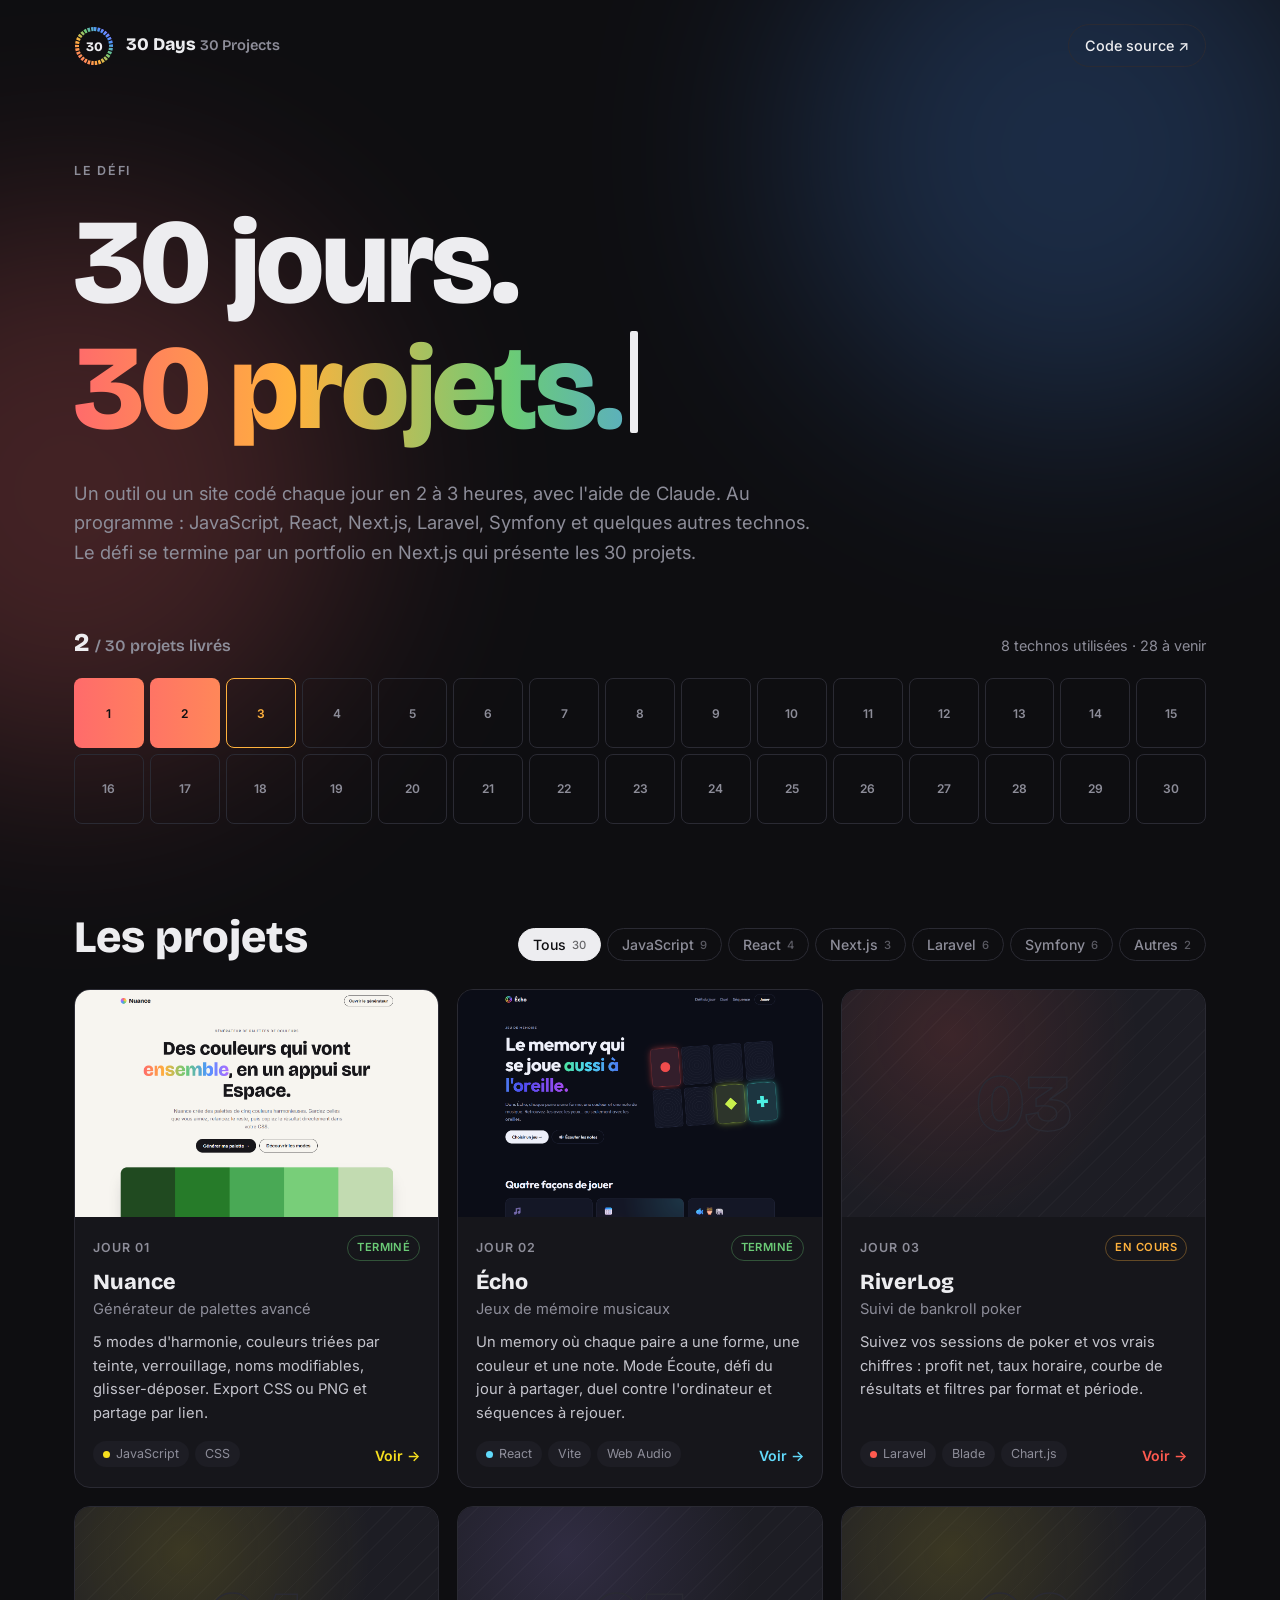
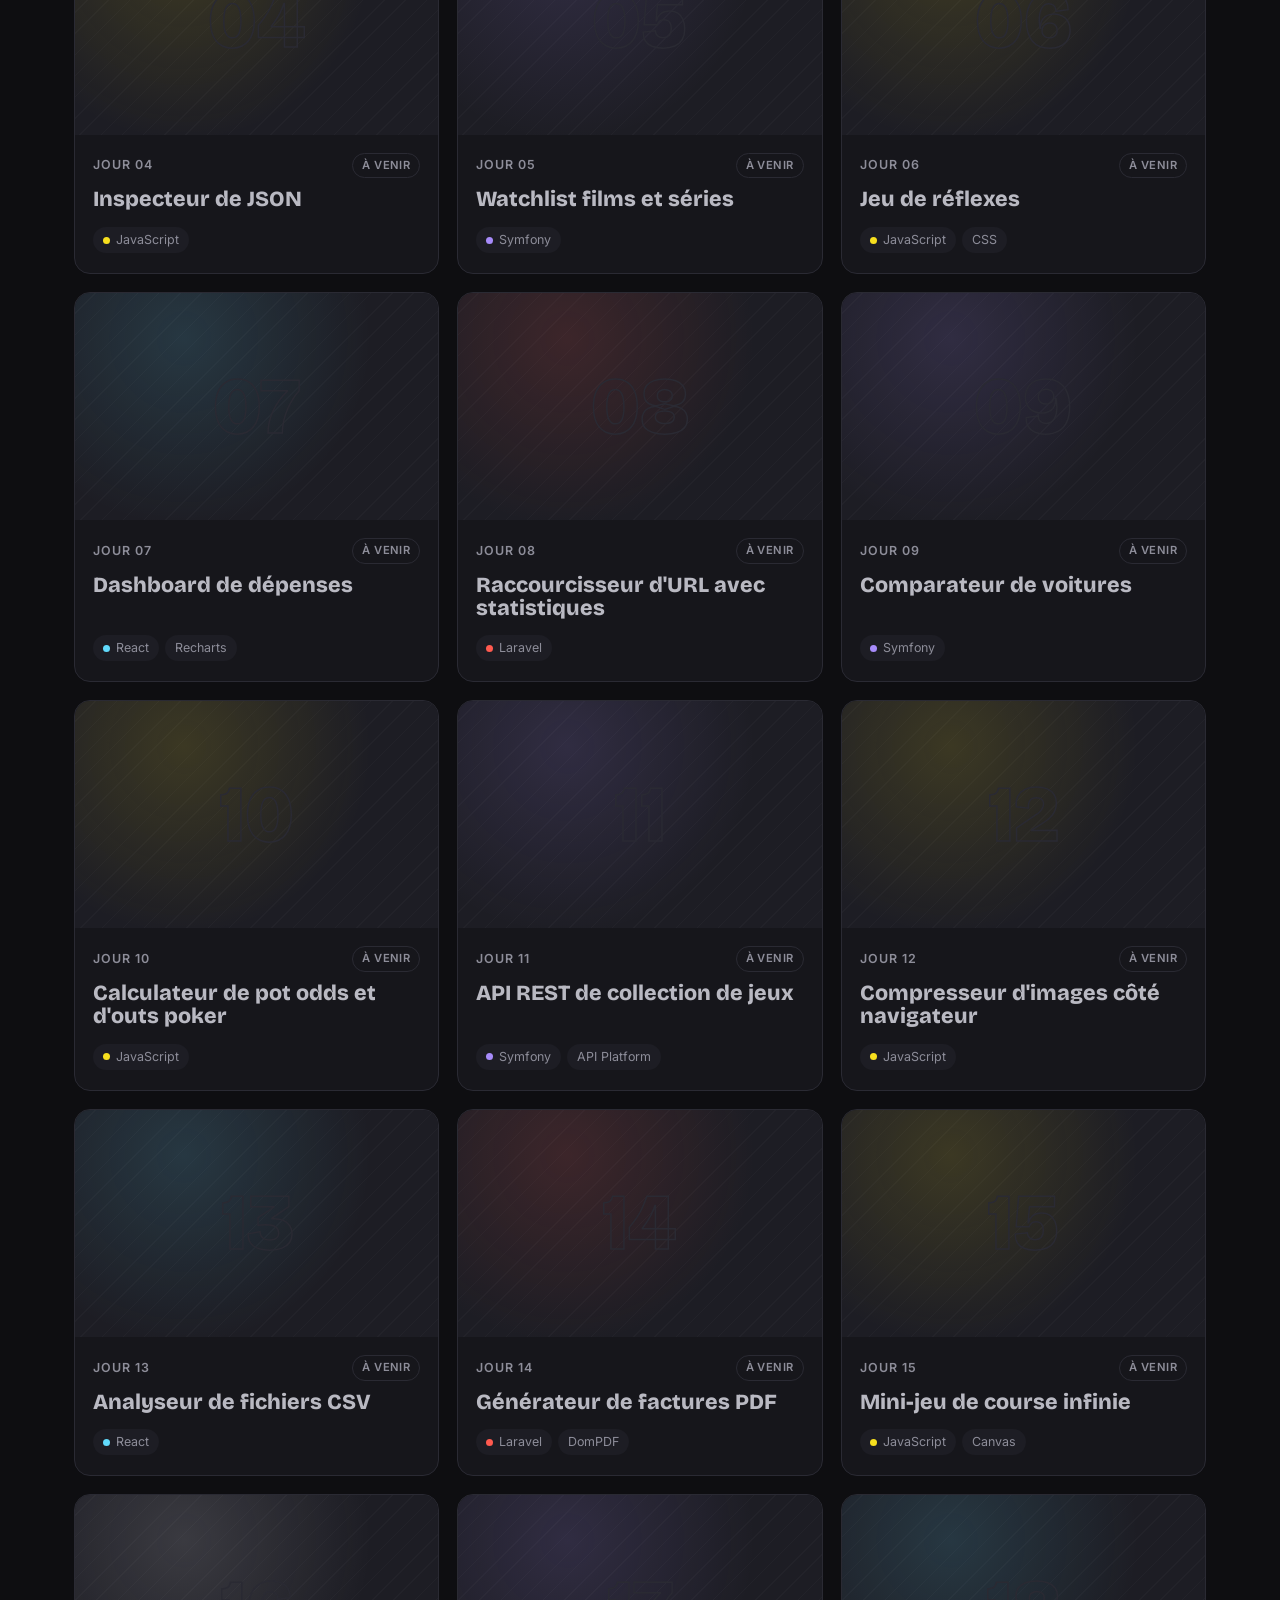
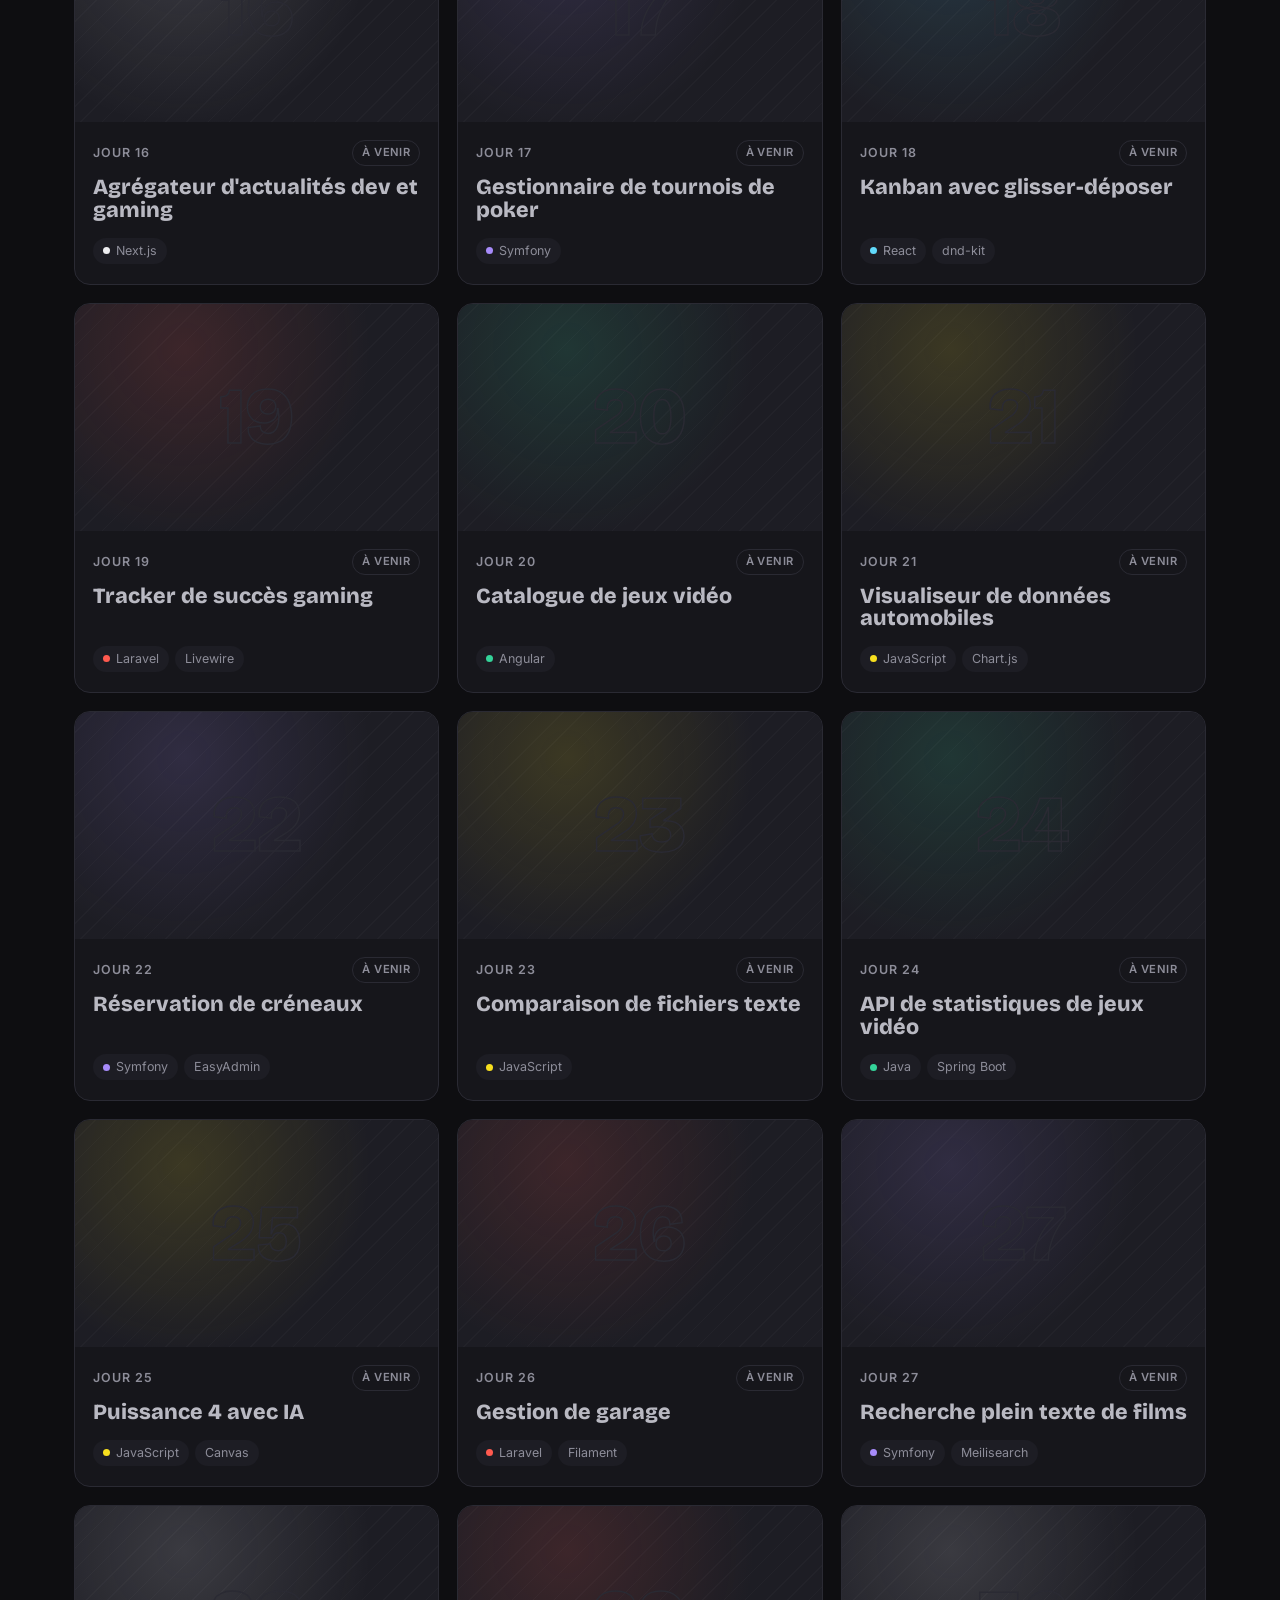
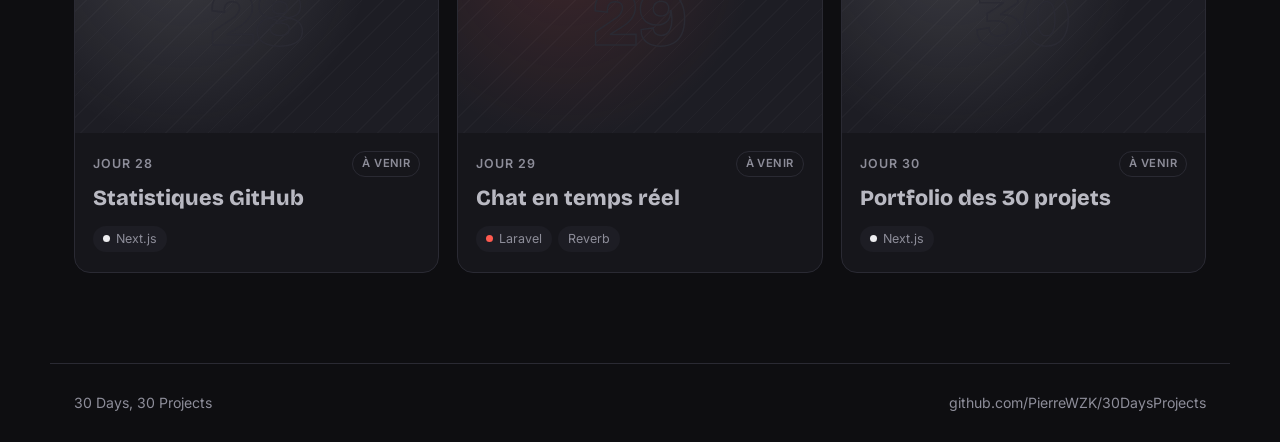
==== index.html @ 813ba1c1 "Site vitrine du défi 30 jours, 30 projets Page d'accueil statique : calendrier de progression, filtr" ====
<!DOCTYPE html>
<html lang="fr">
<head>
  <meta charset="UTF-8">
  <meta name="viewport" content="width=device-width, initial-scale=1.0">
  <title>30 jours, 30 projets</title>
  <meta name="description" content="Défi 30 jours, 30 projets : un outil ou un site codé chaque jour en 2 à 3 heures, avec l'aide de Claude.">
  <link rel="icon" href="data:image/svg+xml,%3Csvg xmlns='http://www.w3.org/2000/svg' viewBox='0 0 40 40'%3E%3Crect width='40' height='40' rx='10' fill='%230e0e11'/%3E%3Cdefs%3E%3ClinearGradient id='g' x1='0' y1='0' x2='1' y2='1'%3E%3Cstop offset='0' stop-color='%23ff6b6b'/%3E%3Cstop offset='.35' stop-color='%23ffb23d'/%3E%3Cstop offset='.6' stop-color='%236bcb77'/%3E%3Cstop offset='.8' stop-color='%234d96ff'/%3E%3Cstop offset='1' stop-color='%23b06bff'/%3E%3C/linearGradient%3E%3C/defs%3E%3Ccircle cx='20' cy='20' r='14' fill='none' stroke='url(%23g)' stroke-width='3.5' stroke-dasharray='2.03 0.9' transform='rotate(-90 20 20)'/%3E%3Ctext x='20' y='20.5' text-anchor='middle' dominant-baseline='central' font-family='system-ui,sans-serif' font-weight='800' font-size='12' fill='%23ededf0'%3E30%3C/text%3E%3C/svg%3E">
  <link rel="preconnect" href="https://fonts.googleapis.com">
  <link rel="preconnect" href="https://fonts.gstatic.com" crossorigin>
  <link href="https://fonts.googleapis.com/css2?family=Bricolage+Grotesque:opsz,wght@12..96,600;12..96,800&family=Inter:wght@400;500;600&display=swap" rel="stylesheet">
  <link rel="stylesheet" href="style.css">
</head>
<body>
  <header class="nav container">
    <a href="./" class="logo" aria-label="30 Days, 30 Projects, accueil">
      <!-- Logo : un anneau de 30 segments (un par jour) autour du chiffre 30 -->
      <svg class="logo-mark" viewBox="0 0 40 40" aria-hidden="true">
        <defs>
          <linearGradient id="logo-gradient" x1="0" y1="0" x2="1" y2="1">
            <stop offset="0" stop-color="#ff6b6b" />
            <stop offset="0.35" stop-color="#ffb23d" />
            <stop offset="0.6" stop-color="#6bcb77" />
            <stop offset="0.8" stop-color="#4d96ff" />
            <stop offset="1" stop-color="#b06bff" />
          </linearGradient>
        </defs>
        <g class="logo-ring">
          <!-- Circonférence 2π×17 ≈ 106.8, divisée en 30 segments de 3.56 -->
          <circle cx="20" cy="20" r="17" fill="none" stroke="url(#logo-gradient)" stroke-width="4"
                  stroke-dasharray="2.46 1.1" transform="rotate(-90 20 20)" />
        </g>
        <text x="20" y="20.5" text-anchor="middle" dominant-baseline="central"
              font-family="Bricolage Grotesque, system-ui, sans-serif" font-weight="800" font-size="13"
              fill="currentColor">30</text>
      </svg>
      <span class="logo-text">30 Days <small>30 Projects</small></span>
    </a>
    <a href="https://github.com/PierreWZK/30DaysProjects" class="nav-link" target="_blank" rel="noopener">Code source ↗</a>
  </header>

  <main>
    <section class="hero container">
      <div class="glow glow-1"></div>
      <div class="glow glow-2"></div>

      <p class="eyebrow">Le défi</p>
      <!-- Le texte complet est dans aria-label : les lecteurs d'écran ne lisent pas l'animation -->
      <h1 aria-label="30 jours. 30 projets.">
        <span class="line" aria-hidden="true"><span id="type-1"></span></span>
        <span class="line" aria-hidden="true"><span id="type-2" class="rainbow"></span></span>
      </h1>
      <p class="lead">
        Un outil ou un site codé chaque jour en 2 à 3 heures, avec l'aide de Claude.
        Au programme : JavaScript, React, Next.js, Laravel, Symfony et quelques autres technos.
        Le défi se termine par un portfolio en Next.js qui présente les 30 projets.
      </p>

      <div class="progress">
        <div class="progress-head">
          <span class="progress-count"><span id="done-count">0</span> <small>/ 30 projets livrés</small></span>
          <span id="progress-stats" class="progress-stats"></span>
        </div>
        <nav id="calendar" class="calendar" aria-label="Progression jour par jour"></nav>
      </div>
    </section>

    <section id="projets" class="projects container">
      <div class="projects-head">
        <h2>Les projets</h2>
        <div id="filters" class="filters" role="group" aria-label="Filtrer par techno"></div>
      </div>
      <div id="grid" class="grid"></div>
    </section>
  </main>

  <footer class="footer container">
    <span>30 Days, 30 Projects</span>
    <a href="https://github.com/PierreWZK/30DaysProjects" target="_blank" rel="noopener">github.com/PierreWZK/30DaysProjects</a>
  </footer>

  <script src="projects.js"></script>
  <script>
    const reducedMotion = window.matchMedia('(prefers-reduced-motion: reduce)').matches;

    // Familles de technos pour les filtres, avec leur couleur
    const CATEGORIES = {
      'JavaScript': '#f7df1e',
      'React': '#61dafb',
      'Next.js': '#ededf0',
      'Laravel': '#ff5a4f',
      'Symfony': '#a78bfa',
      'Autres': '#34d399',
    };

    // La famille d'un projet = sa première techno (Angular, Java… vont dans « Autres »)
    const categoryOf = p => (CATEGORIES[p.stack[0]] ? p.stack[0] : 'Autres');

    const STATUS_LABELS = { done: 'Terminé', progress: 'En cours', todo: 'À venir' };
    const pad = n => String(n).padStart(2, '0');
    const isOpen = p => p.status !== 'todo'; // lien actif pour les projets commencés
    const sleep = ms => new Promise(resolve => setTimeout(resolve, ms));

    // Échappe le texte avant de l'insérer dans le HTML
    const esc = text => String(text).replace(/[&<>"']/g, c => ({
      '&': '&amp;', '<': '&lt;', '>': '&gt;', '"': '&quot;', "'": '&#39;',
    }[c]));

    let activeFilter = 'Tous';

    // ---------- Titre en machine à écrire ----------

    // Écrit « 30 jours. » puis « 30 projets. », laisse le temps de lire,
    // efface, et recommence.
    async function typewriter() {
      const lines = [
        { el: document.getElementById('type-1'), text: '30 jours.' },
        { el: document.getElementById('type-2'), text: '30 projets.' },
      ];

      if (reducedMotion) {
        lines.forEach(l => (l.el.textContent = l.text));
        return;
      }

      const caret = document.createElement('span');
      caret.className = 'caret';

      // Le curseur suit la ligne en cours d'écriture
      const moveCaret = line => line.el.parentNode.appendChild(caret);

      while (true) {
        caret.classList.add('is-typing');
        for (const line of lines) {
          moveCaret(line);
          for (const char of line.text) {
            line.el.textContent += char;
            await sleep(70 + Math.random() * 60); // rythme irrégulier, plus naturel
          }
          await sleep(350);
        }

        caret.classList.remove('is-typing');
        await sleep(4500); // le temps de lire

        caret.classList.add('is-typing');
        for (const line of [...lines].reverse()) {
          moveCaret(line);
          while (line.el.textContent) {
            line.el.textContent = line.el.textContent.slice(0, -1);
            await sleep(35);
          }
        }

        caret.classList.remove('is-typing');
        await sleep(700);
      }
    }

    // ---------- Progression ----------

    // Fait défiler un nombre de 0 jusqu'à sa valeur
    function countUp(el, target) {
      if (reducedMotion || target === 0) {
        el.textContent = target;
        return;
      }
      const start = performance.now();
      const duration = 900;
      (function frame(now) {
        const t = Math.min((now - start) / duration, 1);
        el.textContent = Math.round(target * (1 - (1 - t) ** 3));
        if (t < 1) requestAnimationFrame(frame);
      })(start);
    }

    function renderProgress() {
      const done = PROJECTS.filter(p => p.status === 'done').length;
      const stacks = new Set(PROJECTS.filter(isOpen).flatMap(p => p.stack));

      countUp(document.getElementById('done-count'), done);
      document.getElementById('progress-stats').textContent =
        `${stacks.size} techno${stacks.size > 1 ? 's' : ''} utilisée${stacks.size > 1 ? 's' : ''} · ${30 - done} à venir`;

      document.getElementById('calendar').innerHTML = PROJECTS.map((p, i) => `
        <a class="day is-${p.status}" href="#jour-${pad(p.day)}"
           title="Jour ${pad(p.day)} · ${esc(p.name || p.title)} (${STATUS_LABELS[p.status]})"
           style="--i: ${i}; background-position: ${((p.day - 1) / 29) * 100}% 0">${p.day}</a>
      `).join('');

      // Un clic sur une case affiche tous les projets, pour que la carte soit visible
      document.querySelectorAll('.day').forEach(el => el.addEventListener('click', () => {
        if (activeFilter !== 'Tous') setFilter('Tous');
      }));
    }

    // ---------- Filtres ----------

    function renderFilters() {
      const counts = { Tous: PROJECTS.length };
      PROJECTS.forEach(p => {
        const c = categoryOf(p);
        counts[c] = (counts[c] || 0) + 1;
      });

      document.getElementById('filters').innerHTML = ['Tous', ...Object.keys(CATEGORIES)]
        .filter(name => counts[name])
        .map(name => `
          <button class="filter${name === activeFilter ? ' is-active' : ''}" data-filter="${name}">
            ${name} <span class="filter-count">${counts[name]}</span>
          </button>
        `).join('');
    }

    function setFilter(name) {
      activeFilter = name;
      renderFilters();
      renderGrid();
    }

    document.getElementById('filters').addEventListener('click', e => {
      const btn = e.target.closest('.filter');
      if (btn) setFilter(btn.dataset.filter);
    });

    // ---------- Cartes ----------

    function cardHtml(p) {
      const accent = CATEGORIES[categoryOf(p)];
      const tag = isOpen(p) ? 'a' : 'div';
      const external = Boolean(p.url)
      const href = isOpen(p)
        ? ` href="${esc(p.url || `./${p.folder}/`)}"${external ? ' target="_blank" rel="noopener"' : ''}`
        : '';

      const preview = p.image
        ? `<img src="${p.image}" alt="Aperçu de ${esc(p.name || p.title)}" loading="lazy"
             onerror="this.replaceWith(Object.assign(document.createElement('div'), {className: 'preview-empty', innerHTML: '<span>${pad(p.day)}</span>'}))">`
        : `<div class="preview-empty"><span>${pad(p.day)}</span></div>`;

      return `
        <${tag} class="card reveal is-${p.status}" id="jour-${pad(p.day)}"${href} style="--accent: ${accent}">
          <div class="preview">${preview}</div>
          <div class="card-body">
            <div class="card-meta">
              <span>Jour ${pad(p.day)}</span>
              <span class="status is-${p.status}">${STATUS_LABELS[p.status]}</span>
            </div>
            <h3>${esc(p.name || p.title)}</h3>
            ${p.name ? `<p class="card-title">${esc(p.title)}</p>` : ''}
            ${p.description ? `<p class="card-desc">${esc(p.description)}</p>` : ''}
            <div class="card-footer">
              <div class="tags">${p.stack.map(s => `<span class="tag">${esc(s)}</span>`).join('')}</div>
              ${isOpen(p) ? '<span class="card-arrow">Voir →</span>' : ''}
            </div>
          </div>
        </${tag}>
      `;
    }

    // Les cartes apparaissent en fondu quand elles entrent à l'écran
    const revealObserver = new IntersectionObserver(entries => {
      entries.forEach(entry => {
        if (!entry.isIntersecting) return;
        const card = entry.target;
        revealObserver.unobserve(card);
        card.classList.add('is-visible');
        // Une fois apparue, la carte retrouve ses transitions de survol normales
        setTimeout(() => {
          card.classList.remove('reveal', 'is-visible');
          card.style.transitionDelay = '';
        }, 900);
      });
    }, { threshold: 0.1 });

    function renderGrid() {
      const grid = document.getElementById('grid');
      const list = PROJECTS.filter(p => activeFilter === 'Tous' || categoryOf(p) === activeFilter);

      grid.innerHTML = list.length
        ? list.map(cardHtml).join('')
        : '<p class="empty">Aucun projet pour ce filtre.</p>';

      grid.querySelectorAll('.card').forEach((card, i) => {
        card.style.transitionDelay = `${(i % 3) * 80}ms`; // léger décalage par colonne
        if (reducedMotion) card.classList.remove('reveal');
        else revealObserver.observe(card);
      });
    }

    // Halo qui suit la souris sur les cartes
    document.getElementById('grid').addEventListener('pointermove', e => {
      const card = e.target.closest('.card');
      if (!card) return;
      const rect = card.getBoundingClientRect();
      card.style.setProperty('--mx', `${e.clientX - rect.left}px`);
      card.style.setProperty('--my', `${e.clientY - rect.top}px`);
    });

    typewriter();
    renderProgress();
    renderFilters();
    renderGrid();
  </script>
</body>
</html>
---- style.css ----
/* ==========================================================================
   30 Days, 30 Projects · page d'accueil
   ========================================================================== */

:root {
  --bg: #0e0e11;
  --surface: #16161b;
  --surface-2: #1d1d24;
  --line: #2a2a33;
  --ink: #ededf0;
  --muted: #8d8d99;
  --radius: 16px;
  --rainbow: linear-gradient(90deg, #ff6b6b, #ffb23d, #6bcb77, #4d96ff, #b06bff);
  /* Même dégradé, bouclé sur lui-même pour pouvoir l'animer sans saut */
  --rainbow-loop: linear-gradient(90deg, #ff6b6b, #ffb23d, #6bcb77, #4d96ff, #b06bff, #ff6b6b);
  --font-title: 'Bricolage Grotesque', system-ui, sans-serif;
  --font-body: 'Inter', system-ui, sans-serif;
}

* {
  box-sizing: border-box;
}

body {
  margin: 0;
  background: var(--bg);
  color: var(--ink);
  font-family: var(--font-body);
  line-height: 1.6;
  overflow-x: clip; /* les halos du fond ne créent pas de défilement horizontal */
}

h1, h2, h3 {
  font-family: var(--font-title);
  line-height: 1.05;
  margin: 0;
}

a {
  color: inherit;
}

.container {
  position: relative;
  max-width: 1180px;
  margin: 0 auto;
  padding-inline: 24px;
}

/* ---------- Halos lumineux du fond ---------- */

.glow {
  position: absolute;
  z-index: -1;
  width: 560px;
  height: 560px;
  border-radius: 50%;
  filter: blur(110px);
  opacity: 0.22;
  pointer-events: none;
  animation: drift 22s ease-in-out infinite alternate;
}

.glow-1 {
  top: -220px;
  right: -120px;
  background: #4d96ff;
}

.glow-2 {
  top: 120px;
  left: -260px;
  background: #ff6b6b;
  animation-delay: -11s;
}

@keyframes drift {
  to {
    transform: translate(80px, 60px) scale(1.15);
  }
}

/* ---------- Navigation ---------- */

.nav {
  display: flex;
  justify-content: space-between;
  align-items: center;
  padding-block: 24px;
}

.logo {
  display: inline-flex;
  align-items: center;
  gap: 12px;
  font-family: var(--font-title);
  font-weight: 800;
  font-size: 1.1rem;
  text-decoration: none;
}

.logo-mark {
  width: 40px;
  height: 40px;
  flex: none;
}

/* L'anneau de 30 segments tourne doucement au survol */
.logo-ring {
  transform-origin: 50% 50%;
  transition: transform 0.8s cubic-bezier(0.2, 0.8, 0.2, 1);
}

.logo:hover .logo-ring {
  transform: rotate(-90deg);
}

.logo-text small {
  color: var(--muted);
  font-weight: 600;
}

.nav-link {
  padding: 9px 16px;
  border: 1px solid var(--line);
  border-radius: 999px;
  font-size: 0.9rem;
  font-weight: 500;
  text-decoration: none;
  transition: border-color 0.2s;
}

.nav-link:hover {
  border-color: var(--ink);
}

/* ---------- Hero ---------- */

.hero {
  padding-block: 70px 50px;
}

.eyebrow {
  text-transform: uppercase;
  letter-spacing: 0.14em;
  font-size: 0.78rem;
  font-weight: 600;
  color: var(--muted);
  margin: 0 0 18px;
}

.hero h1 {
  font-size: clamp(3rem, 10vw, 7.5rem);
  font-weight: 800;
  letter-spacing: -0.02em;
  min-height: 2.1em; /* deux lignes réservées : rien ne bouge pendant l'écriture */
}

.hero h1 .line {
  display: block;
}

/* « 30 projets. » : dégradé arc-en-ciel qui défile */
.hero h1 .rainbow {
  background: var(--rainbow-loop);
  background-size: 200% 100%;
  -webkit-background-clip: text;
  background-clip: text;
  color: transparent;
  animation: rainbow-flow 6s linear infinite;
}

@keyframes rainbow-flow {
  to {
    background-position: -200% 0;
  }
}

/* Curseur de la machine à écrire */
.caret {
  display: inline-block;
  width: 0.07em;
  height: 0.85em;
  margin-left: 0.06em;
  vertical-align: -0.04em;
  background: var(--ink);
  border-radius: 2px;
  animation: blink 1s steps(1) infinite;
}

.caret.is-typing {
  animation: none; /* le curseur reste plein pendant la frappe */
}

@keyframes blink {
  50% {
    opacity: 0;
  }
}

.lead {
  max-width: 40em;
  color: var(--muted);
  font-size: 1.15rem;
  margin: 28px 0 0;
}

/* ---------- Calendrier de progression ---------- */

.progress {
  margin-top: 56px;
}

.progress-head {
  display: flex;
  justify-content: space-between;
  align-items: baseline;
  flex-wrap: wrap;
  gap: 8px;
  margin-bottom: 14px;
}

.progress-count {
  font-family: var(--font-title);
  font-weight: 800;
  font-size: 1.6rem;
}

.progress-count small {
  color: var(--muted);
  font-size: 1rem;
  font-weight: 600;
}

.progress-stats {
  color: var(--muted);
  font-size: 0.9rem;
}

.calendar {
  display: grid;
  grid-template-columns: repeat(15, 1fr);
  gap: 6px;
}

.day {
  aspect-ratio: 1;
  display: grid;
  place-items: center;
  border-radius: 8px;
  border: 1px solid var(--line);
  color: var(--muted);
  font-size: 0.75rem;
  font-weight: 600;
  text-decoration: none;
  transition: transform 0.15s, border-color 0.15s;
  /* Les cases apparaissent l'une après l'autre au chargement */
  animation: pop 0.5s cubic-bezier(0.2, 0.8, 0.2, 1.2) backwards;
  animation-delay: calc(var(--i) * 25ms + 200ms);
}

@keyframes pop {
  from {
    opacity: 0;
    transform: scale(0.6);
  }
}

.day:hover {
  transform: translateY(-2px);
  border-color: var(--muted);
}

.day.is-done {
  border: 0;
  background: var(--rainbow);
  background-size: 1500% 100%; /* chaque case prend sa teinte dans le dégradé */
  color: var(--bg);
}

.day.is-progress {
  border-color: #ffb23d;
  color: #ffb23d;
}

/* ---------- Projets ---------- */

.projects {
  padding-block: 40px 90px;
}

.projects-head {
  display: flex;
  justify-content: space-between;
  align-items: flex-end;
  flex-wrap: wrap;
  gap: 20px;
  margin-bottom: 28px;
}

.projects-head h2 {
  font-size: clamp(2rem, 4vw, 2.8rem);
  font-weight: 800;
}

.filters {
  display: flex;
  flex-wrap: wrap;
  gap: 6px;
}

.filter {
  display: inline-flex;
  align-items: center;
  gap: 6px;
  padding: 7px 14px;
  border: 1px solid var(--line);
  border-radius: 999px;
  background: transparent;
  color: var(--muted);
  font: 500 0.88rem var(--font-body);
  cursor: pointer;
  transition: color 0.15s, border-color 0.15s, background 0.15s;
}

.filter:hover {
  color: var(--ink);
}

.filter.is-active {
  background: var(--ink);
  border-color: var(--ink);
  color: var(--bg);
}

.filter-count {
  opacity: 0.6;
  font-size: 0.8em;
}

.grid {
  display: grid;
  grid-template-columns: repeat(auto-fill, minmax(280px, 1fr));
  gap: 18px;
}

.card {
  position: relative;
  display: flex;
  flex-direction: column;
  background: var(--surface);
  border: 1px solid var(--line);
  border-radius: var(--radius);
  overflow: hidden;
  text-decoration: none;
  scroll-margin-top: 24px;
  transition: transform 0.2s, border-color 0.2s, box-shadow 0.2s;
}

/* Halo qui suit la souris sur la carte (position fournie par le JS) */
.card::after {
  content: '';
  position: absolute;
  inset: 0;
  pointer-events: none;
  background: radial-gradient(
    380px circle at var(--mx, 50%) var(--my, 50%),
    color-mix(in srgb, var(--accent) 13%, transparent),
    transparent 60%
  );
  opacity: 0;
  transition: opacity 0.3s;
}

.card:hover::after {
  opacity: 1;
}

a.card:hover {
  transform: translateY(-4px);
  border-color: var(--accent);
  box-shadow: 0 24px 40px -24px var(--accent);
}

.card:target {
  border-color: var(--accent);
  box-shadow: 0 0 0 2px var(--accent);
}

/* Apparition des cartes au défilement */
.reveal {
  opacity: 0;
  transform: translateY(24px);
  transition: opacity 0.6s ease, transform 0.6s cubic-bezier(0.2, 0.8, 0.2, 1),
    border-color 0.2s, box-shadow 0.2s;
}

.reveal.is-visible {
  opacity: 1;
  transform: none;
}

a.card.reveal.is-visible:hover {
  transform: translateY(-4px);
  transition-delay: 0s;
}

.preview {
  position: relative;
  aspect-ratio: 16 / 10;
  background: var(--surface-2);
  overflow: hidden;
}

.preview img {
  width: 100%;
  height: 100%;
  object-fit: cover;
  object-position: top;
  display: block;
  transition: transform 0.4s ease;
}

a.card:hover .preview img {
  transform: scale(1.04);
}

/* Projets à venir : grand numéro du jour à la place de l'image */
.preview-empty {
  position: absolute;
  inset: 0;
  display: grid;
  place-items: center;
  background:
    radial-gradient(circle at 30% 20%, color-mix(in srgb, var(--accent) 14%, transparent), transparent 60%),
    repeating-linear-gradient(135deg, transparent 0 14px, rgba(255, 255, 255, 0.025) 14px 15px);
}

.preview-empty span {
  font-family: var(--font-title);
  font-weight: 800;
  font-size: 5rem;
  color: transparent;
  -webkit-text-stroke: 1.5px var(--line);
}

.card-body {
  display: flex;
  flex-direction: column;
  flex: 1;
  padding: 18px 18px 20px;
}

.card-meta {
  display: flex;
  justify-content: space-between;
  align-items: center;
  margin-bottom: 10px;
  font-size: 0.78rem;
  font-weight: 600;
  color: var(--muted);
  text-transform: uppercase;
  letter-spacing: 0.08em;
}

.status {
  padding: 3px 9px;
  border-radius: 999px;
  font-size: 0.7rem;
  letter-spacing: 0.04em;
  border: 1px solid var(--line);
}

.status.is-done {
  color: #6bcb77;
  border-color: #6bcb7755;
}

.status.is-progress {
  color: #ffb23d;
  border-color: #ffb23d55;
}

.card h3 {
  font-size: 1.35rem;
  font-weight: 800;
}

.card.is-todo h3 {
  color: #b9b9c2;
}

.card-title {
  margin: 4px 0 0;
  color: var(--muted);
  font-size: 0.92rem;
}

.card-desc {
  margin: 10px 0 0;
  font-size: 0.92rem;
  color: #c4c4cc;
}

.card-footer {
  display: flex;
  justify-content: space-between;
  align-items: flex-end;
  gap: 10px;
  margin-top: auto;
  padding-top: 16px;
}

.tags {
  display: flex;
  flex-wrap: wrap;
  gap: 6px;
}

.tag {
  display: inline-flex;
  align-items: center;
  gap: 6px;
  padding: 3px 10px;
  border-radius: 999px;
  background: var(--surface-2);
  font-size: 0.78rem;
  color: var(--muted);
}

/* Pastille de couleur de la famille de techno, sur le premier tag */
.tag:first-child::before {
  content: '';
  width: 7px;
  height: 7px;
  border-radius: 50%;
  background: var(--accent);
}

.card-arrow {
  flex: none;
  font-weight: 600;
  font-size: 0.88rem;
  color: var(--accent);
  transition: transform 0.2s;
}

a.card:hover .card-arrow {
  transform: translateX(4px);
}

.empty {
  color: var(--muted);
  text-align: center;
  padding: 40px 0;
}

/* ---------- Pied de page ---------- */

.footer {
  display: flex;
  justify-content: space-between;
  flex-wrap: wrap;
  gap: 10px;
  padding-block: 28px;
  border-top: 1px solid var(--line);
  color: var(--muted);
  font-size: 0.88rem;
}

.footer a {
  text-decoration: none;
}

.footer a:hover {
  color: var(--ink);
}

/* ---------- Mobile ---------- */

@media (max-width: 640px) {
  .hero {
    padding-block: 40px 30px;
  }

  .logo-text small {
    display: none;
  }

  .calendar {
    grid-template-columns: repeat(10, 1fr);
    gap: 5px;
  }

  .day {
    font-size: 0.68rem;
    border-radius: 6px;
  }

  .glow {
    width: 360px;
    height: 360px;
  }
}

/* ---------- Animations réduites ---------- */

/* Pour les personnes qui ont demandé moins d'animations à leur système */
@media (prefers-reduced-motion: reduce) {
  *,
  *::before,
  *::after {
    animation: none !important;
    transition: none !important;
  }

  .reveal {
    opacity: 1;
    transform: none;
  }

  .caret {
    display: none;
  }
}
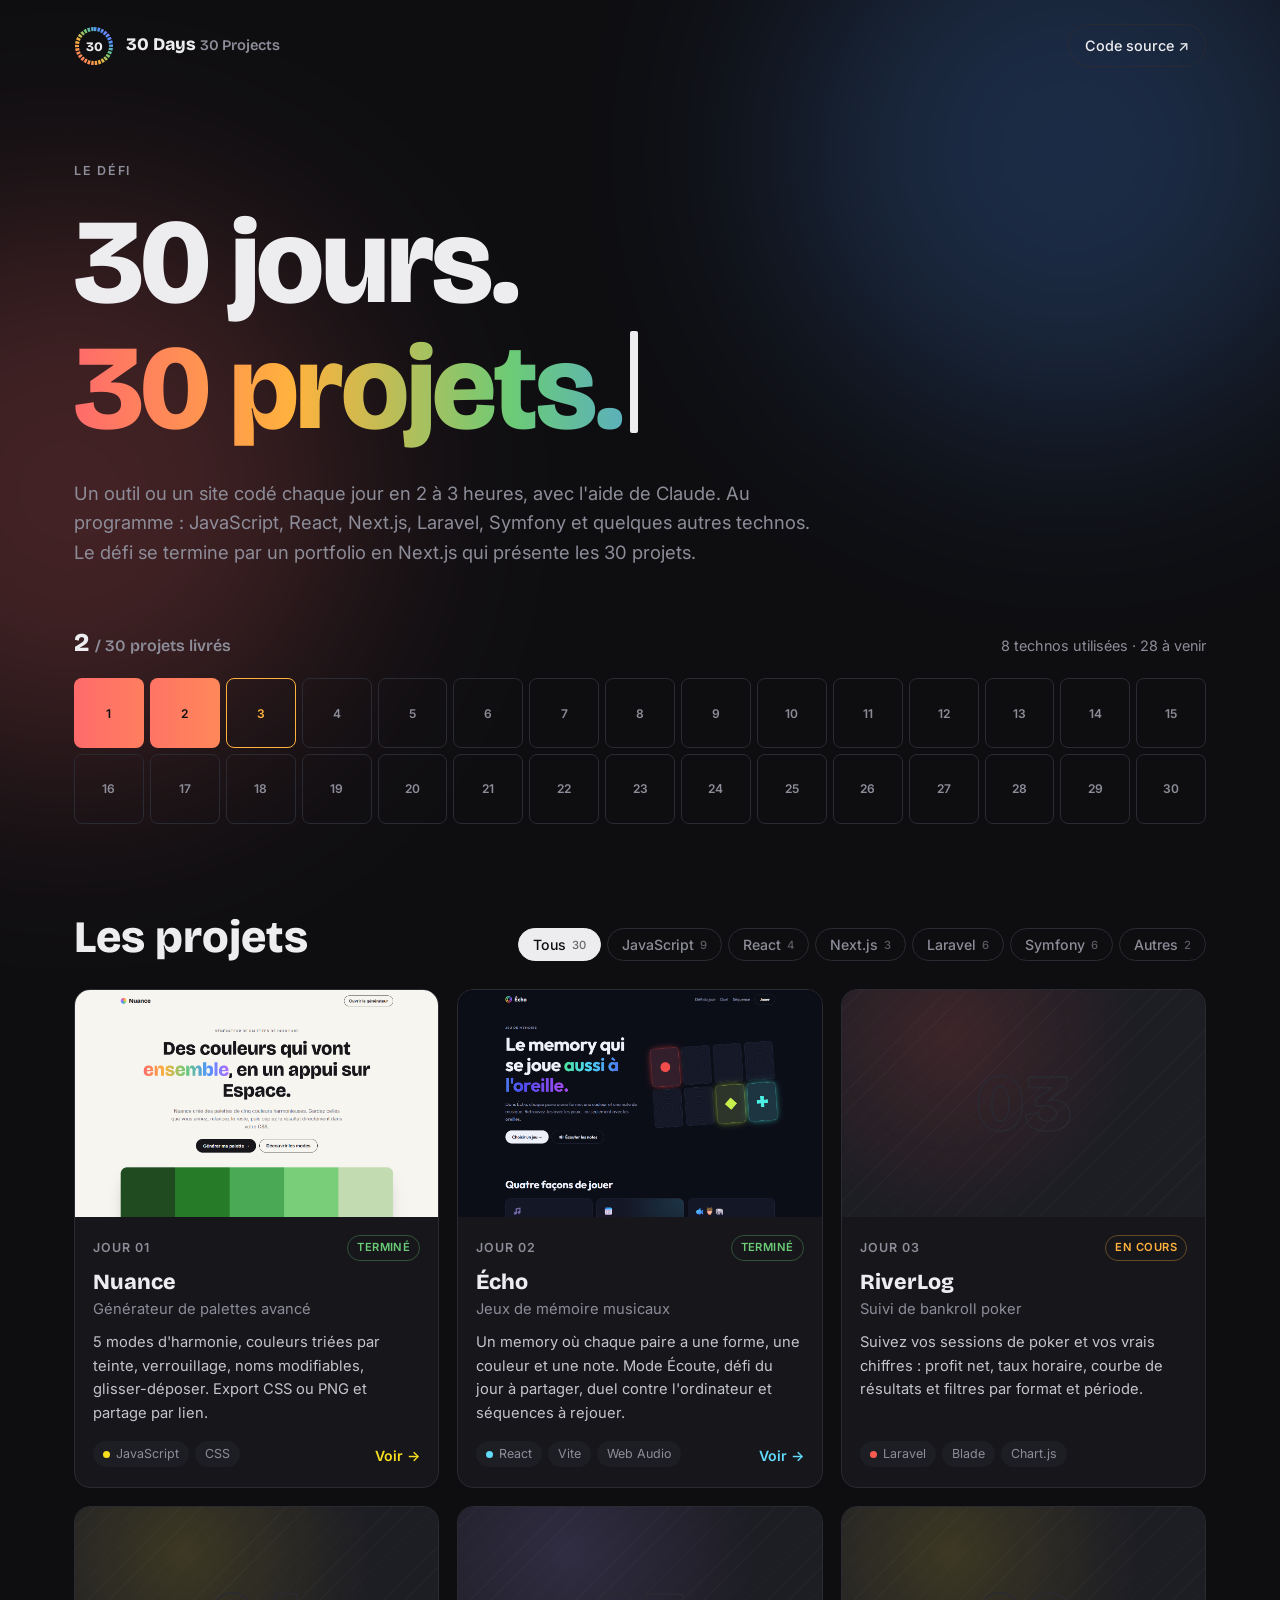
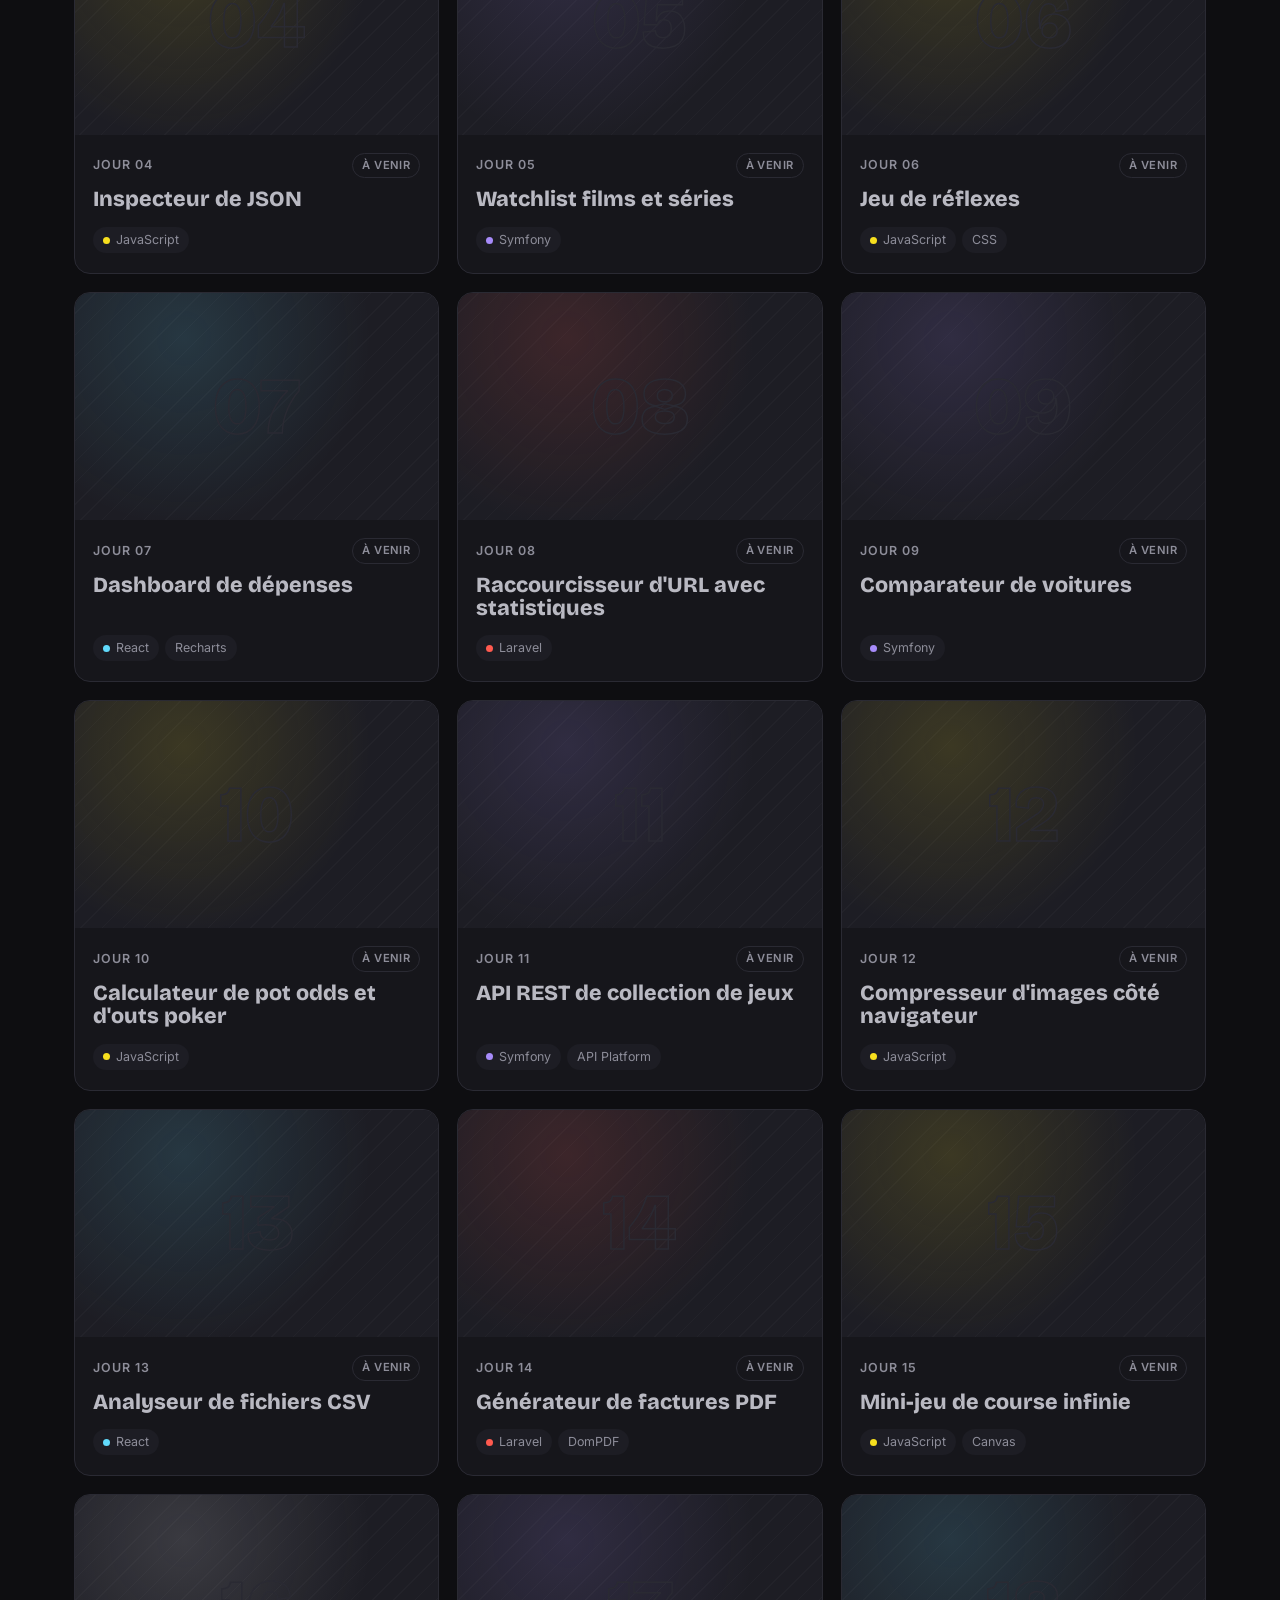
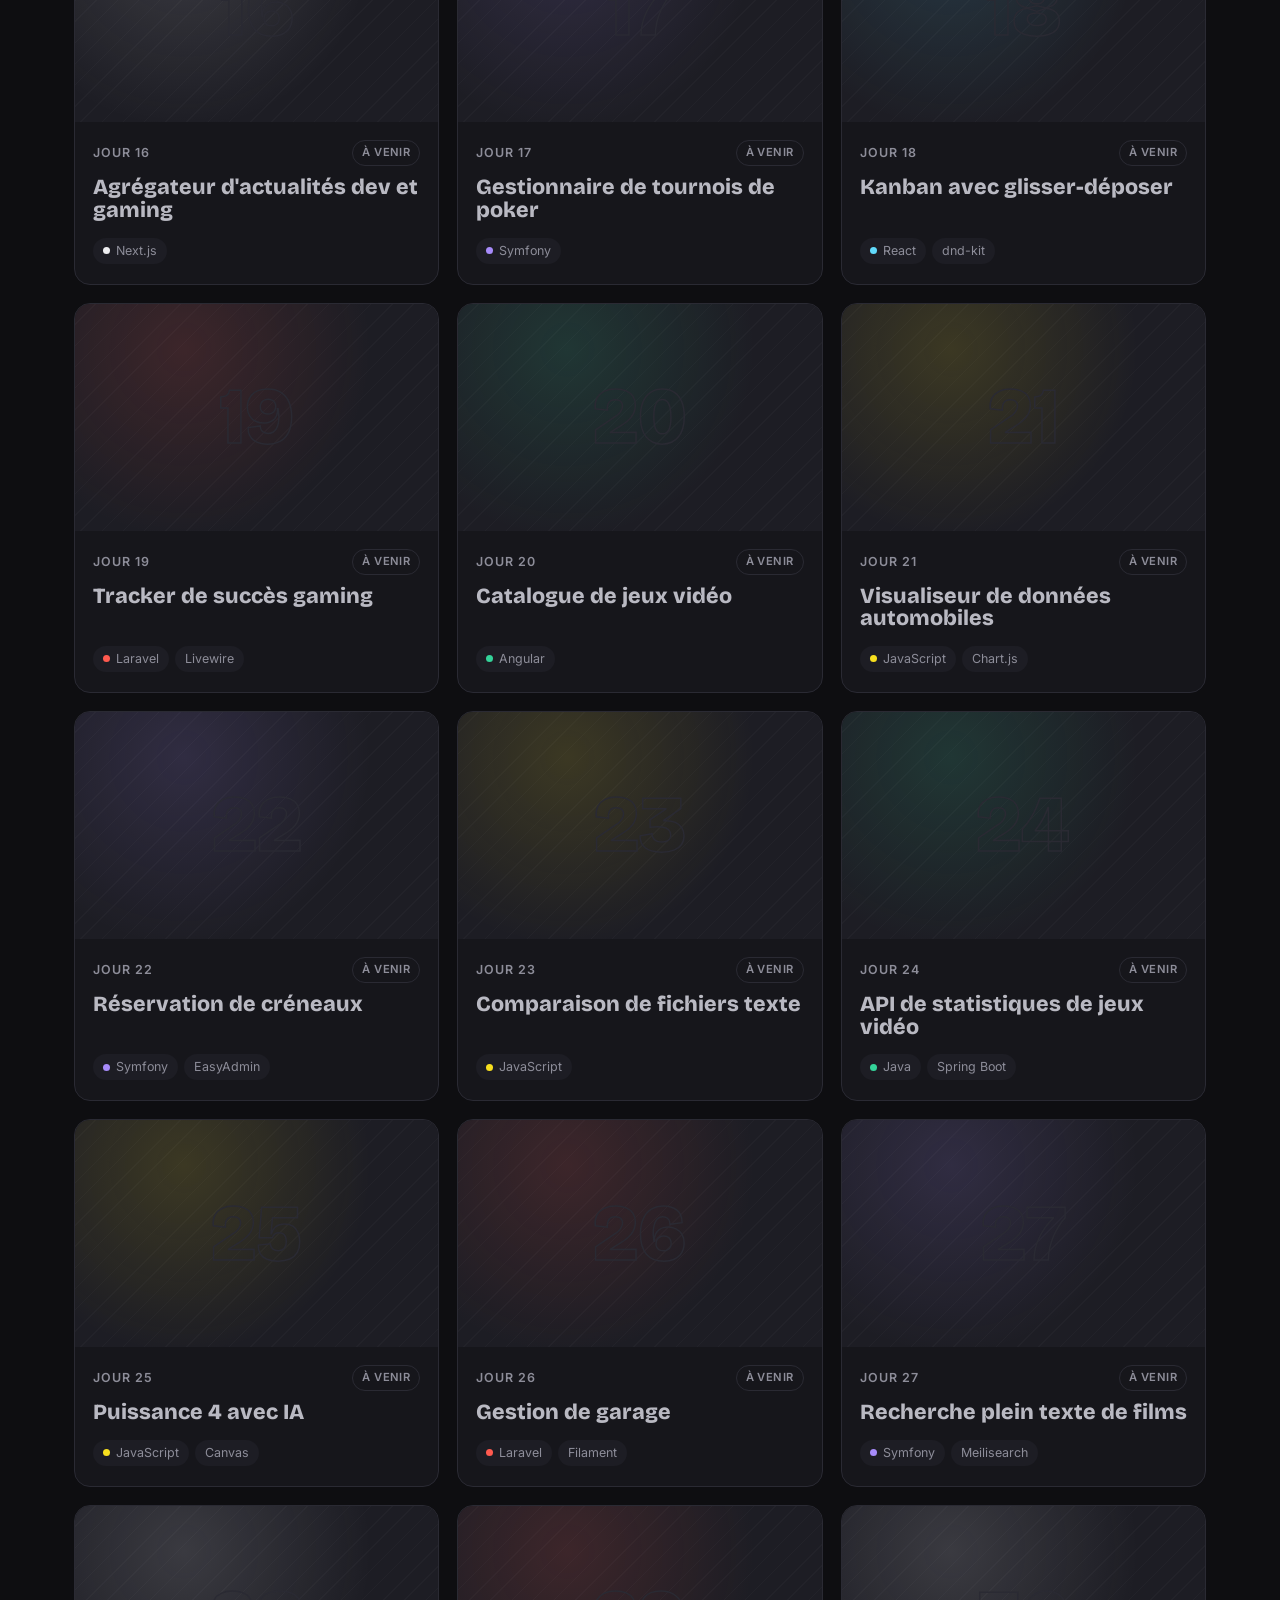
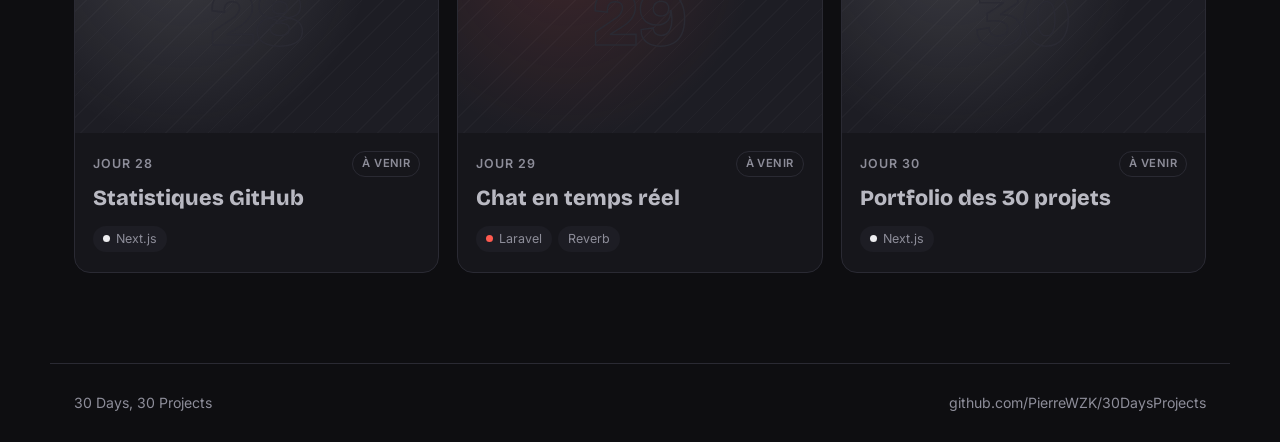
==== commit 04812a73: "Liens des projets séparés en dépôts - Écho : nouveau lien memory-echo.netlify.app - projects.js : ch" ====
--- a/index.html
+++ b/index.html
@@ -98,7 +98,8 @@
 
     const STATUS_LABELS = { done: 'Terminé', progress: 'En cours', todo: 'À venir' };
     const pad = n => String(n).padStart(2, '0');
-    const isOpen = p => p.status !== 'todo'; // lien actif pour les projets commencés
+    const isOpen = p => p.status !== 'todo'; // projet commencé ou terminé
+    const hasLink = p => isOpen(p) && Boolean(p.url); // carte cliquable : seulement avec une adresse en ligne
     const sleep = ms => new Promise(resolve => setTimeout(resolve, ms));
 
     // Échappe le texte avant de l'insérer dans le HTML
@@ -227,11 +228,8 @@
 
     function cardHtml(p) {
       const accent = CATEGORIES[categoryOf(p)];
-      const tag = isOpen(p) ? 'a' : 'div';
-      const external = Boolean(p.url)
-      const href = isOpen(p)
-        ? ` href="${esc(p.url || `./${p.folder}/`)}"${external ? ' target="_blank" rel="noopener"' : ''}`
-        : '';
+      const tag = hasLink(p) ? 'a' : 'div';
+      const href = hasLink(p) ? ` href="${esc(p.url)}" target="_blank" rel="noopener"` : '';
 
       const preview = p.image
         ? `<img src="${p.image}" alt="Aperçu de ${esc(p.name || p.title)}" loading="lazy"
@@ -251,7 +249,7 @@
             ${p.description ? `<p class="card-desc">${esc(p.description)}</p>` : ''}
             <div class="card-footer">
               <div class="tags">${p.stack.map(s => `<span class="tag">${esc(s)}</span>`).join('')}</div>
-              ${isOpen(p) ? '<span class="card-arrow">Voir →</span>' : ''}
+              ${hasLink(p) ? '<span class="card-arrow">Voir →</span>' : ''}
             </div>
           </div>
         </${tag}>
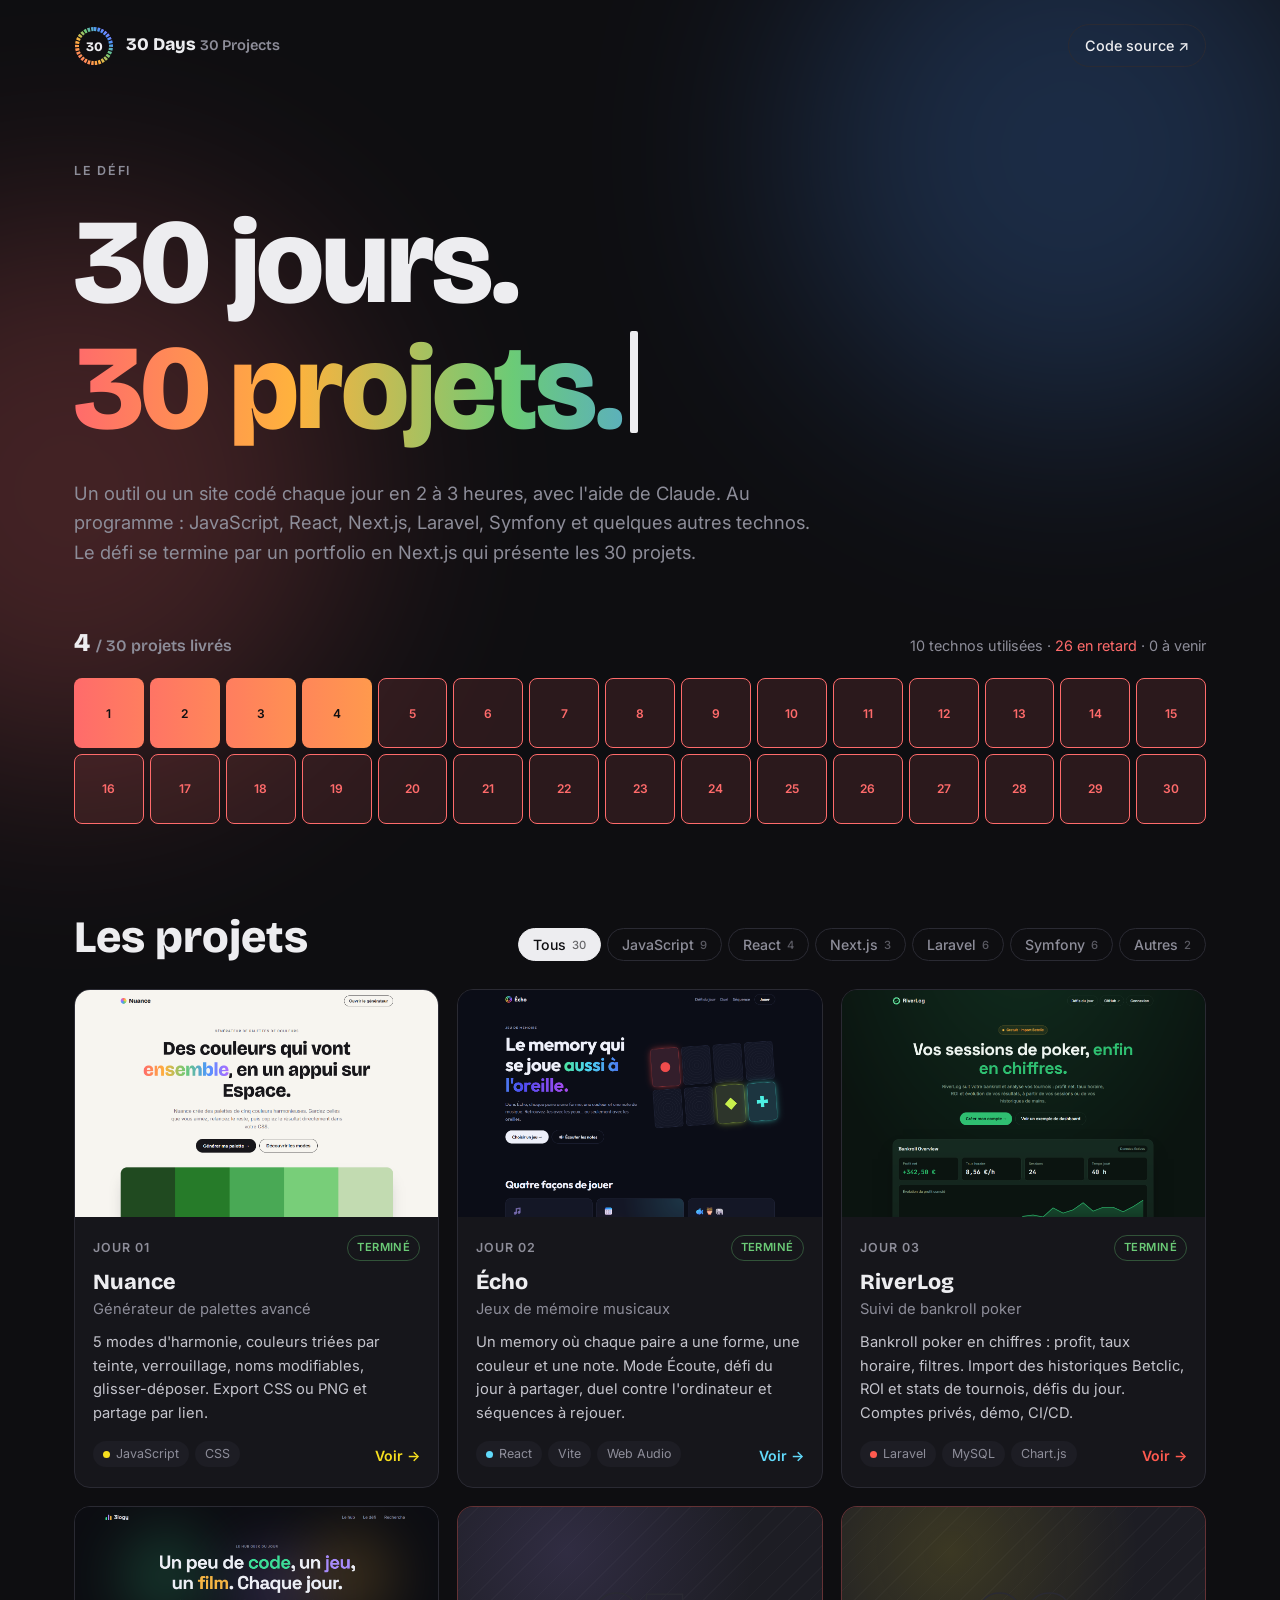
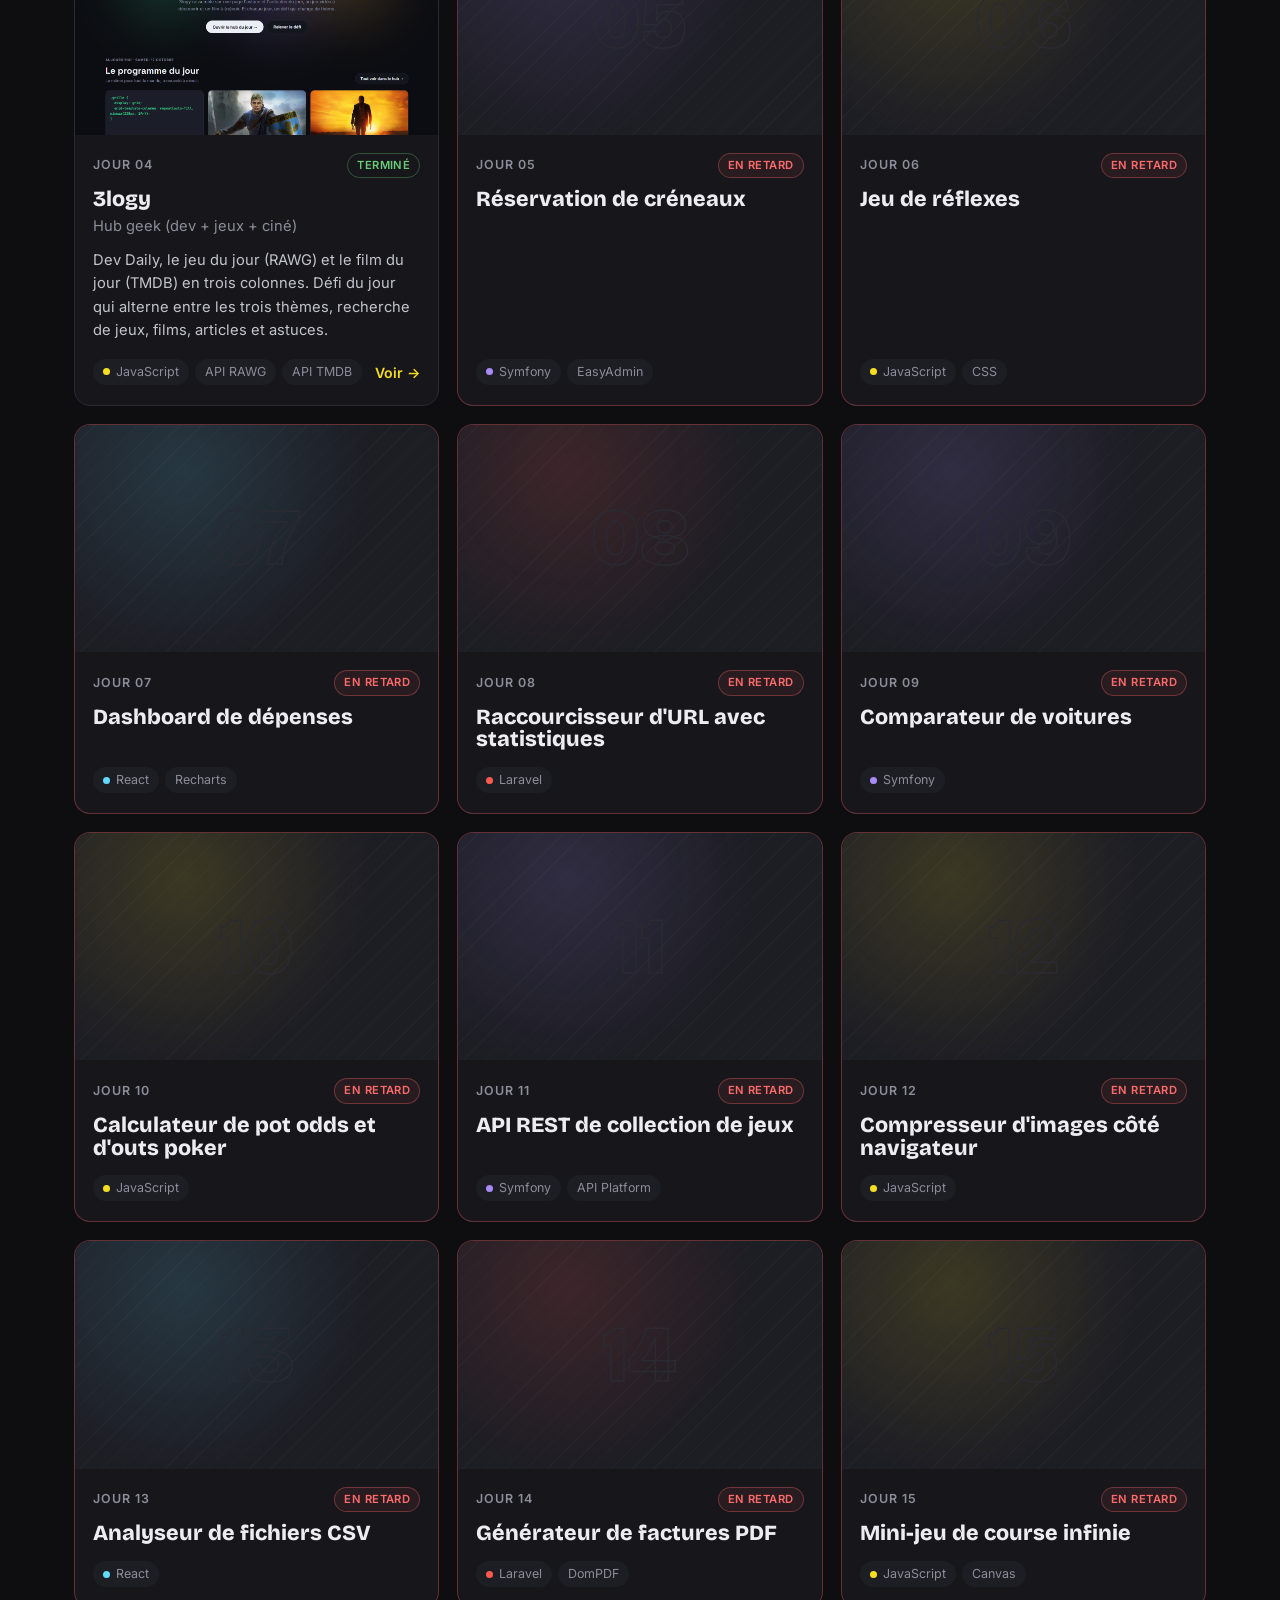
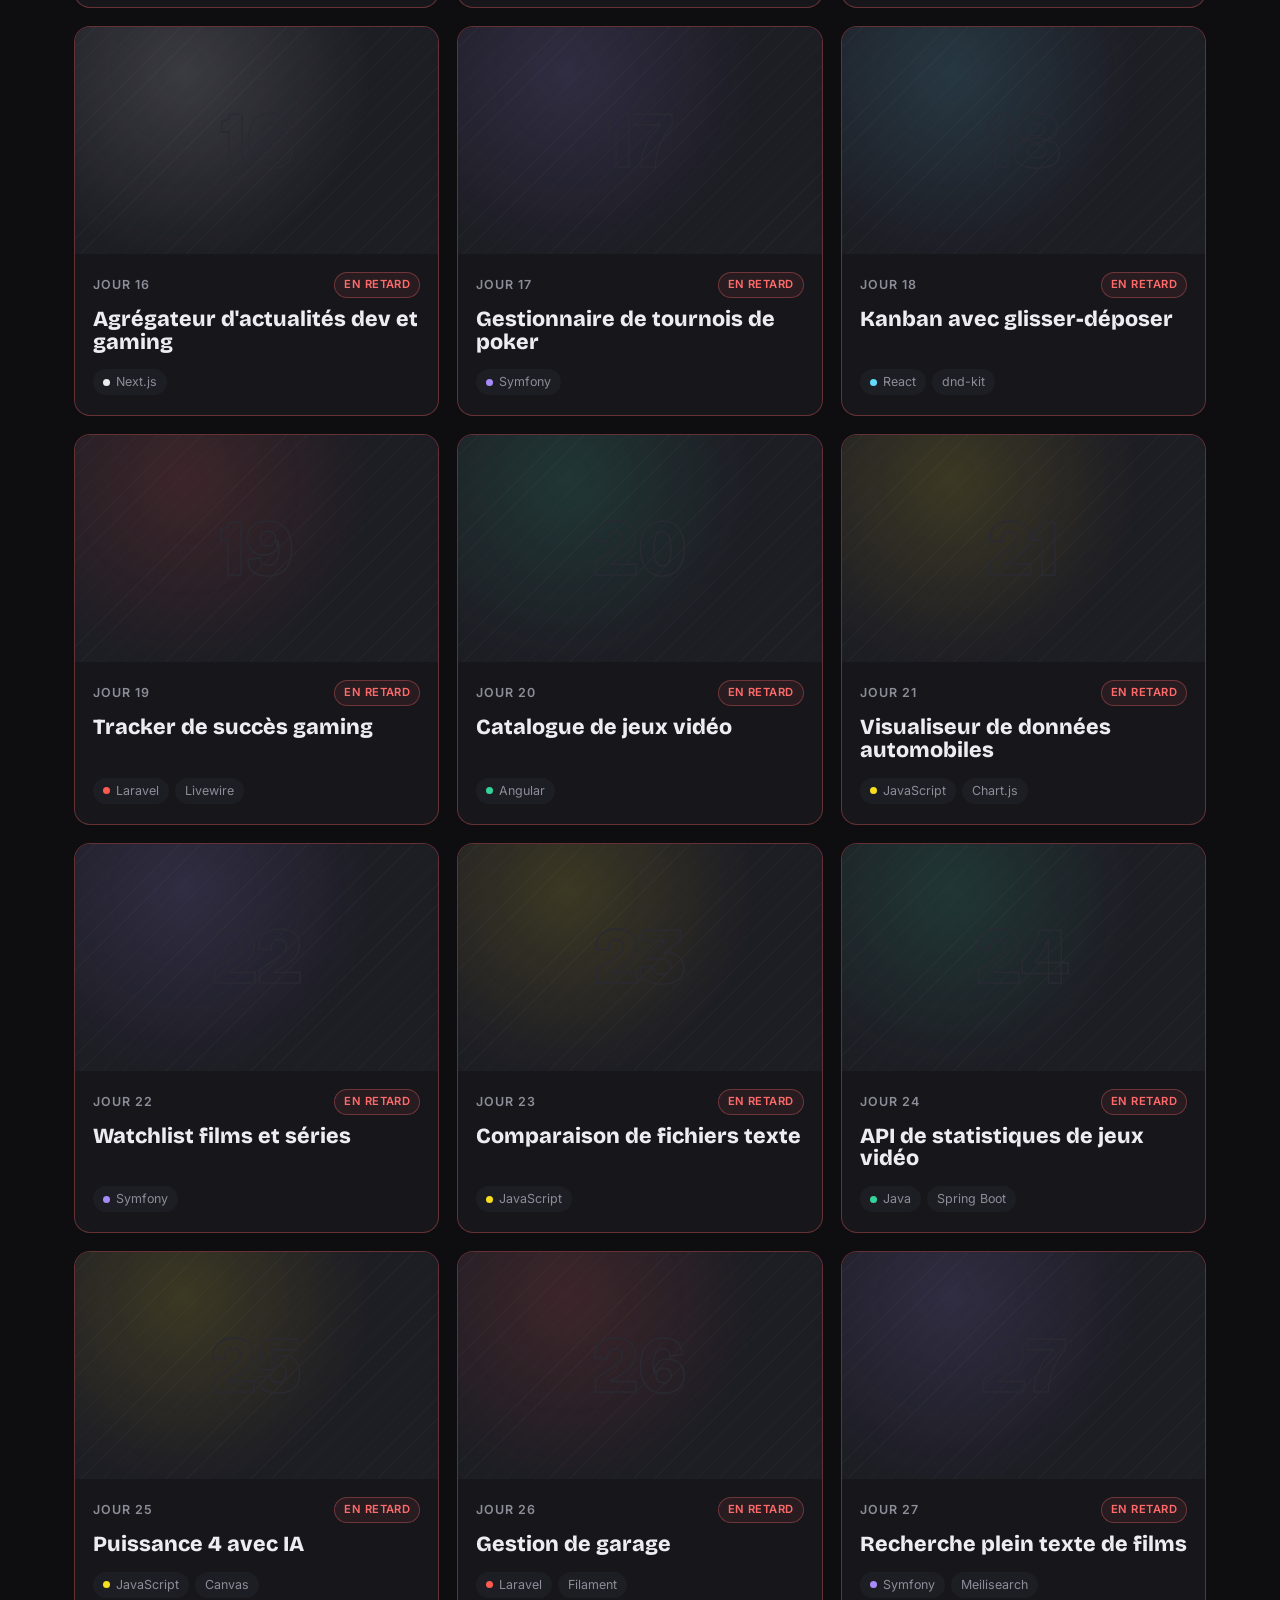
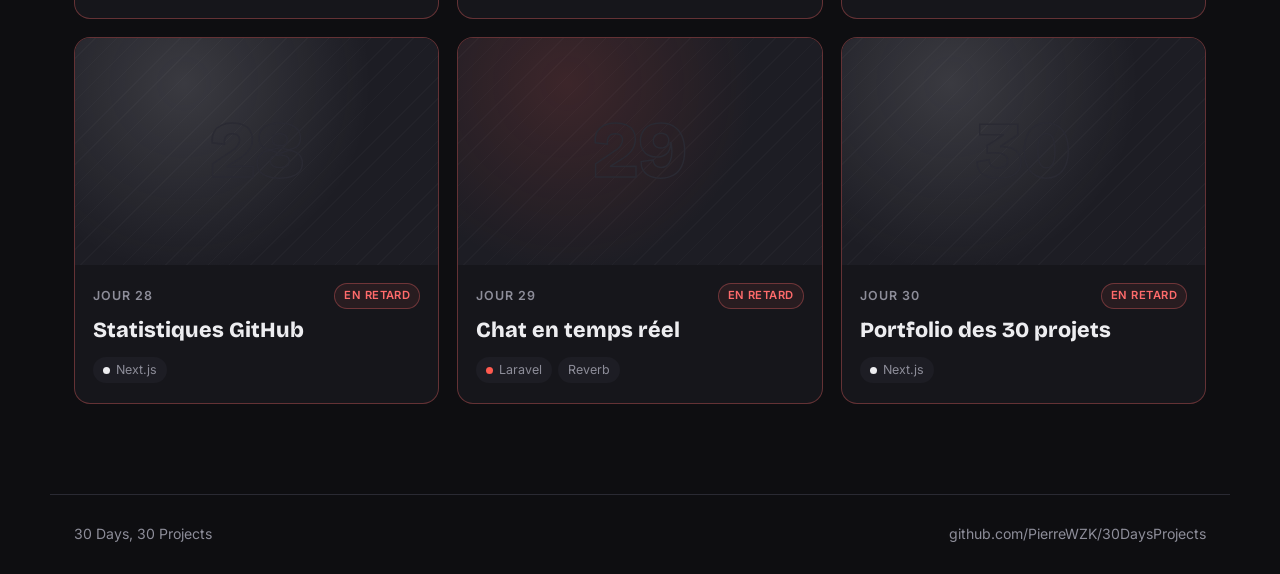
==== commit dabe990c: "Timeline automatique et 3logy (jour 04) - Statut calculé d'après la date (CHALLENGE_START) : jour en" ====
--- a/index.html
+++ b/index.html
@@ -96,8 +96,36 @@
     // La famille d'un projet = sa première techno (Angular, Java… vont dans « Autres »)
     const categoryOf = p => (CATEGORIES[p.stack[0]] ? p.stack[0] : 'Autres');
 
-    const STATUS_LABELS = { done: 'Terminé', progress: 'En cours', todo: 'À venir' };
+    const STATUS_LABELS = { done: 'Terminé', progress: 'En cours de développement', late: 'En retard', todo: 'À venir' };
+    const DAY_MS = 24 * 60 * 60 * 1000;
     const pad = n => String(n).padStart(2, '0');
+
+    // ---------- Statut automatique ----------
+
+    // Minuit (heure locale) d'une date
+    const midnight = date => new Date(date.getFullYear(), date.getMonth(), date.getDate());
+
+    // Jour du défi aujourd'hui : 1 le jour de CHALLENGE_START, 0 ou moins avant le début
+    function challengeDay(now = new Date()) {
+      const [y, m, d] = CHALLENGE_START.split('-').map(Number);
+      // Math.round absorbe l'heure gagnée ou perdue aux changements d'heure
+      return Math.round((midnight(now) - new Date(y, m - 1, d)) / DAY_MS) + 1;
+    }
+
+    // Seul « done » est saisi à la main dans projects.js, le reste dépend de la date
+    function statusOf(p, today) {
+      if (p.status === 'done') return 'done';
+      if (p.day === today) return 'progress';
+      return p.day < today ? 'late' : 'todo';
+    }
+
+    const today = challengeDay();
+    PROJECTS.forEach(p => (p.status = statusOf(p, today)));
+
+    // Page laissée ouverte : on la recharge à minuit pour passer au jour suivant
+    const now = new Date();
+    setTimeout(() => location.reload(), midnight(now).getTime() + DAY_MS - now.getTime() + 1000);
+
     const isOpen = p => p.status !== 'todo'; // projet commencé ou terminé
     const hasLink = p => isOpen(p) && Boolean(p.url); // carte cliquable : seulement avec une adresse en ligne
     const sleep = ms => new Promise(resolve => setTimeout(resolve, ms));
@@ -176,15 +204,20 @@
     }
 
     function renderProgress() {
-      const done = PROJECTS.filter(p => p.status === 'done').length;
-      const stacks = new Set(PROJECTS.filter(isOpen).flatMap(p => p.stack));
+      const count = status => PROJECTS.filter(p => p.status === status).length;
+      const done = count('done');
+      const late = count('late');
+      const stacks = new Set(PROJECTS.filter(p => p.status === 'done' || p.status === 'progress').flatMap(p => p.stack));
 
       countUp(document.getElementById('done-count'), done);
-      document.getElementById('progress-stats').textContent =
-        `${stacks.size} techno${stacks.size > 1 ? 's' : ''} utilisée${stacks.size > 1 ? 's' : ''} · ${30 - done} à venir`;
+      document.getElementById('progress-stats').innerHTML = [
+        `${stacks.size} techno${stacks.size > 1 ? 's' : ''} utilisée${stacks.size > 1 ? 's' : ''}`,
+        late ? `<span class="is-late">${late} en retard</span>` : '',
+        `${30 - done - late} à venir`,
+      ].filter(Boolean).join(' · ');
 
       document.getElementById('calendar').innerHTML = PROJECTS.map((p, i) => `
-        <a class="day is-${p.status}" href="#jour-${pad(p.day)}"
+        <a class="day is-${p.status}" href="#jour-${pad(p.day)}"${p.status === 'progress' ? ' aria-current="date"' : ''}
            title="Jour ${pad(p.day)} · ${esc(p.name || p.title)} (${STATUS_LABELS[p.status]})"
            style="--i: ${i}; background-position: ${((p.day - 1) / 29) * 100}% 0">${p.day}</a>
       `).join('');
--- a/style.css
+++ b/style.css
@@ -281,6 +281,25 @@
 .day.is-progress {
   border-color: #ffb23d;
   color: #ffb23d;
+  /* Jour en cours : léger halo qui pulse */
+  animation: pop 0.5s cubic-bezier(0.2, 0.8, 0.2, 1.2) backwards, pulse 2.4s ease-in-out 1s infinite;
+  animation-delay: calc(var(--i) * 25ms + 200ms), 1s;
+}
+
+@keyframes pulse {
+  50% {
+    box-shadow: 0 0 0 4px #ffb23d26;
+  }
+}
+
+.day.is-late {
+  border-color: #ff6b6b;
+  background: #ff6b6b1f;
+  color: #ff6b6b;
+}
+
+.progress-stats .is-late {
+  color: #ff6b6b;
 }
 
 /* ---------- Projets ---------- */
@@ -481,6 +500,16 @@
   border-color: #ffb23d55;
 }
 
+.status.is-late {
+  color: #ff6b6b;
+  border-color: #ff6b6b55;
+  background: #ff6b6b14;
+}
+
+.card.is-late {
+  border-color: #ff6b6b55;
+}
+
 .card h3 {
   font-size: 1.35rem;
   font-weight: 800;
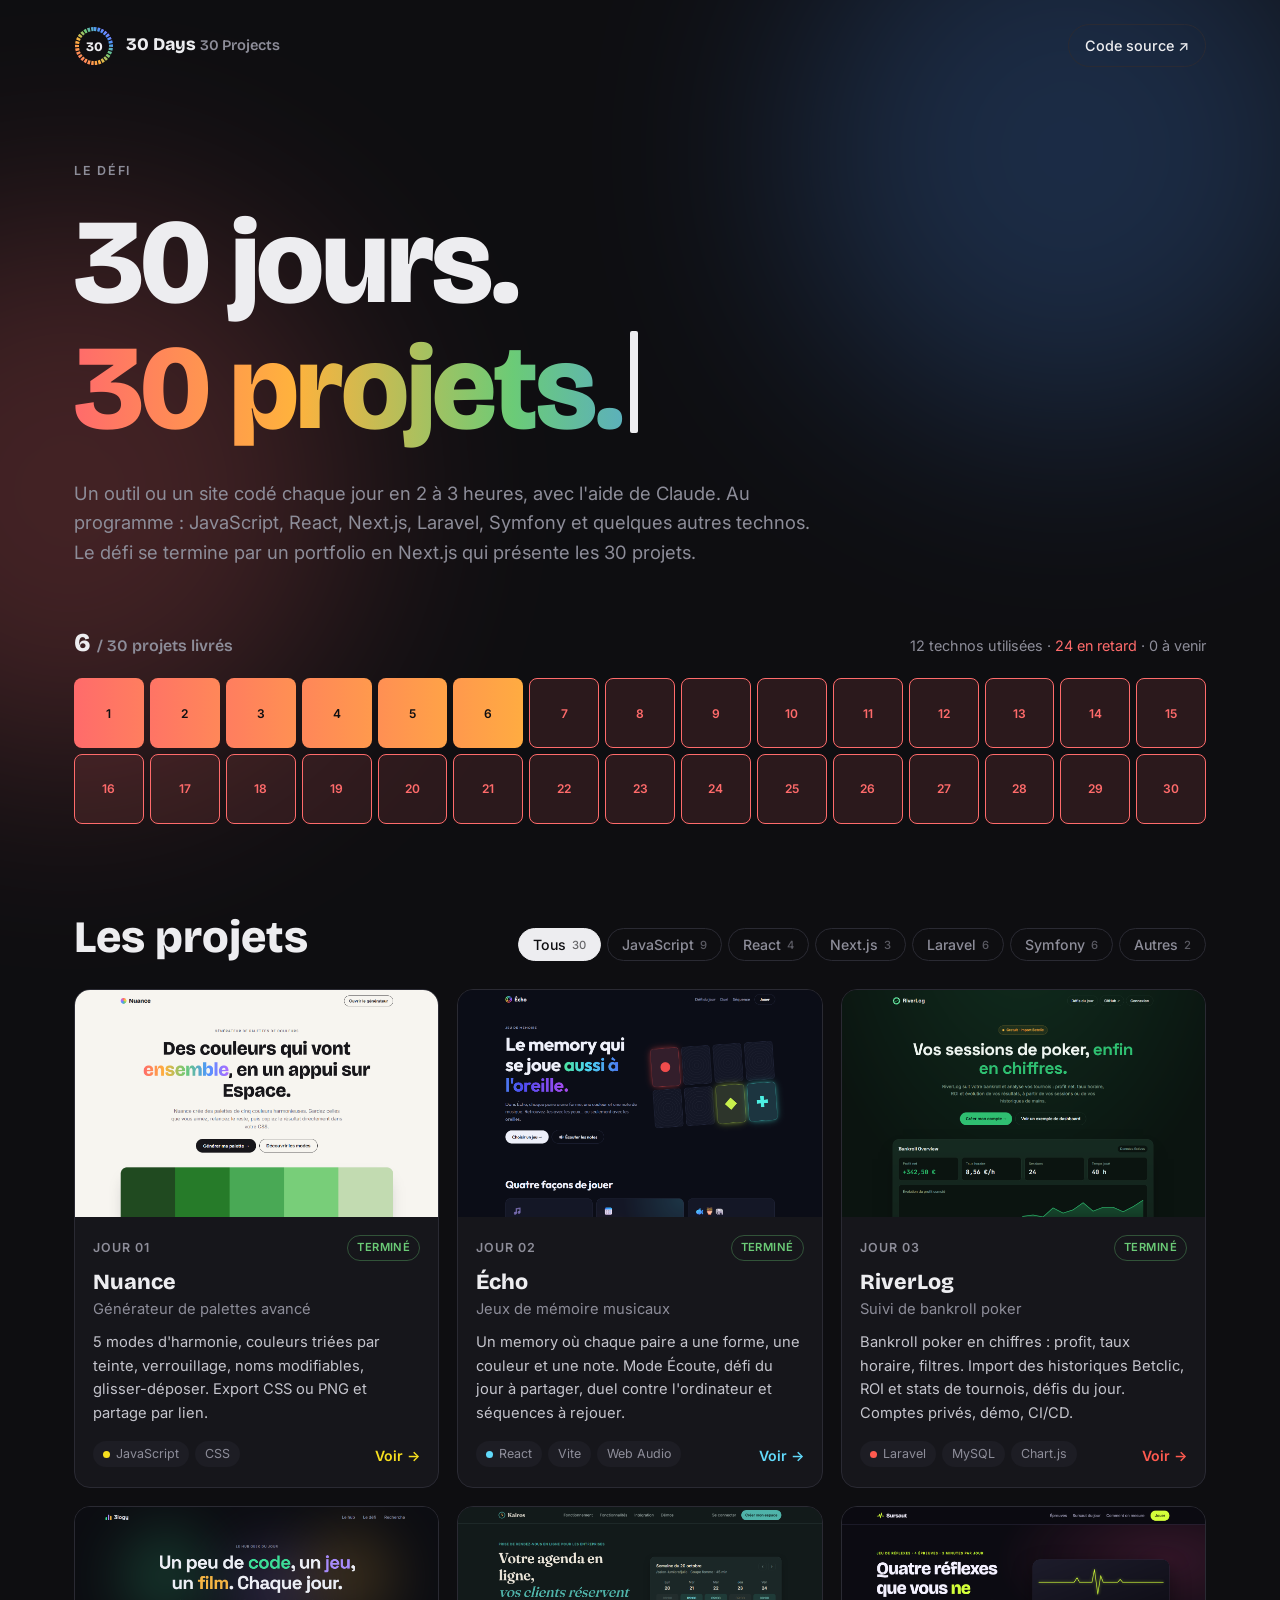
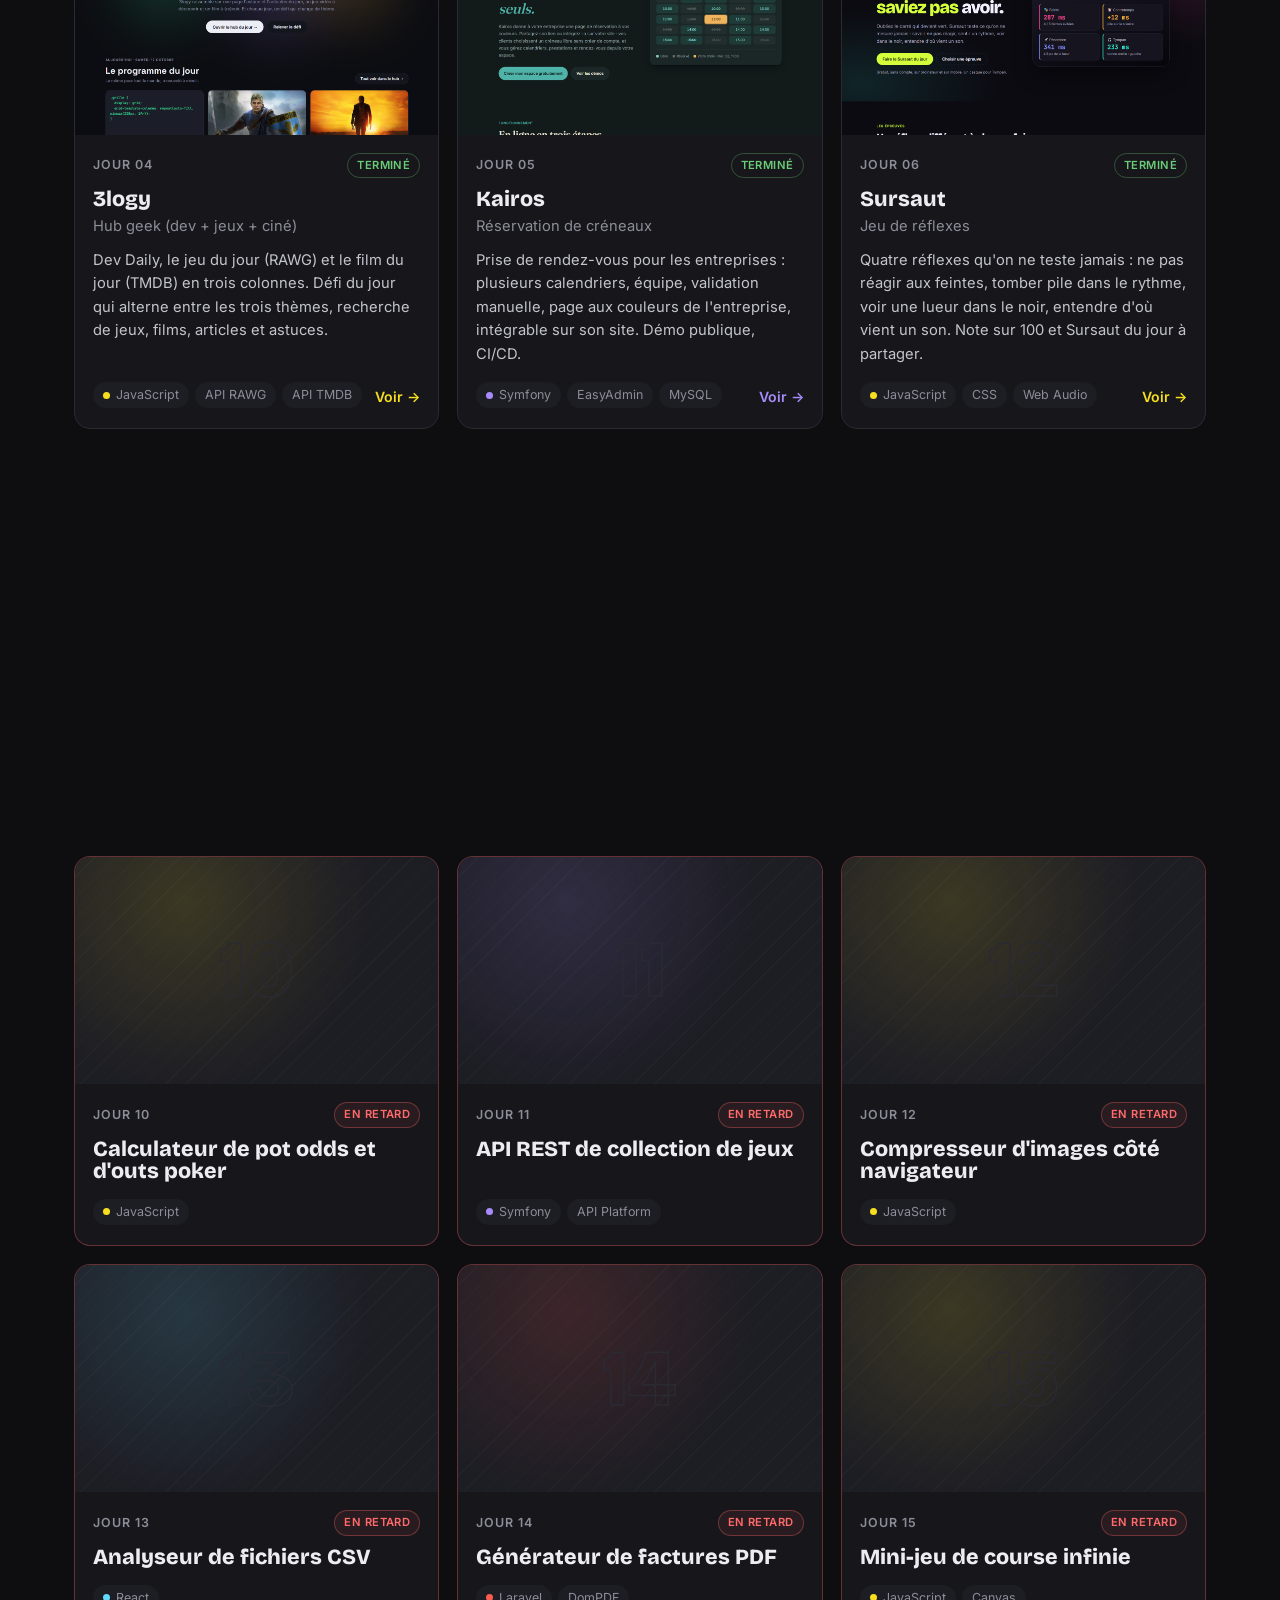
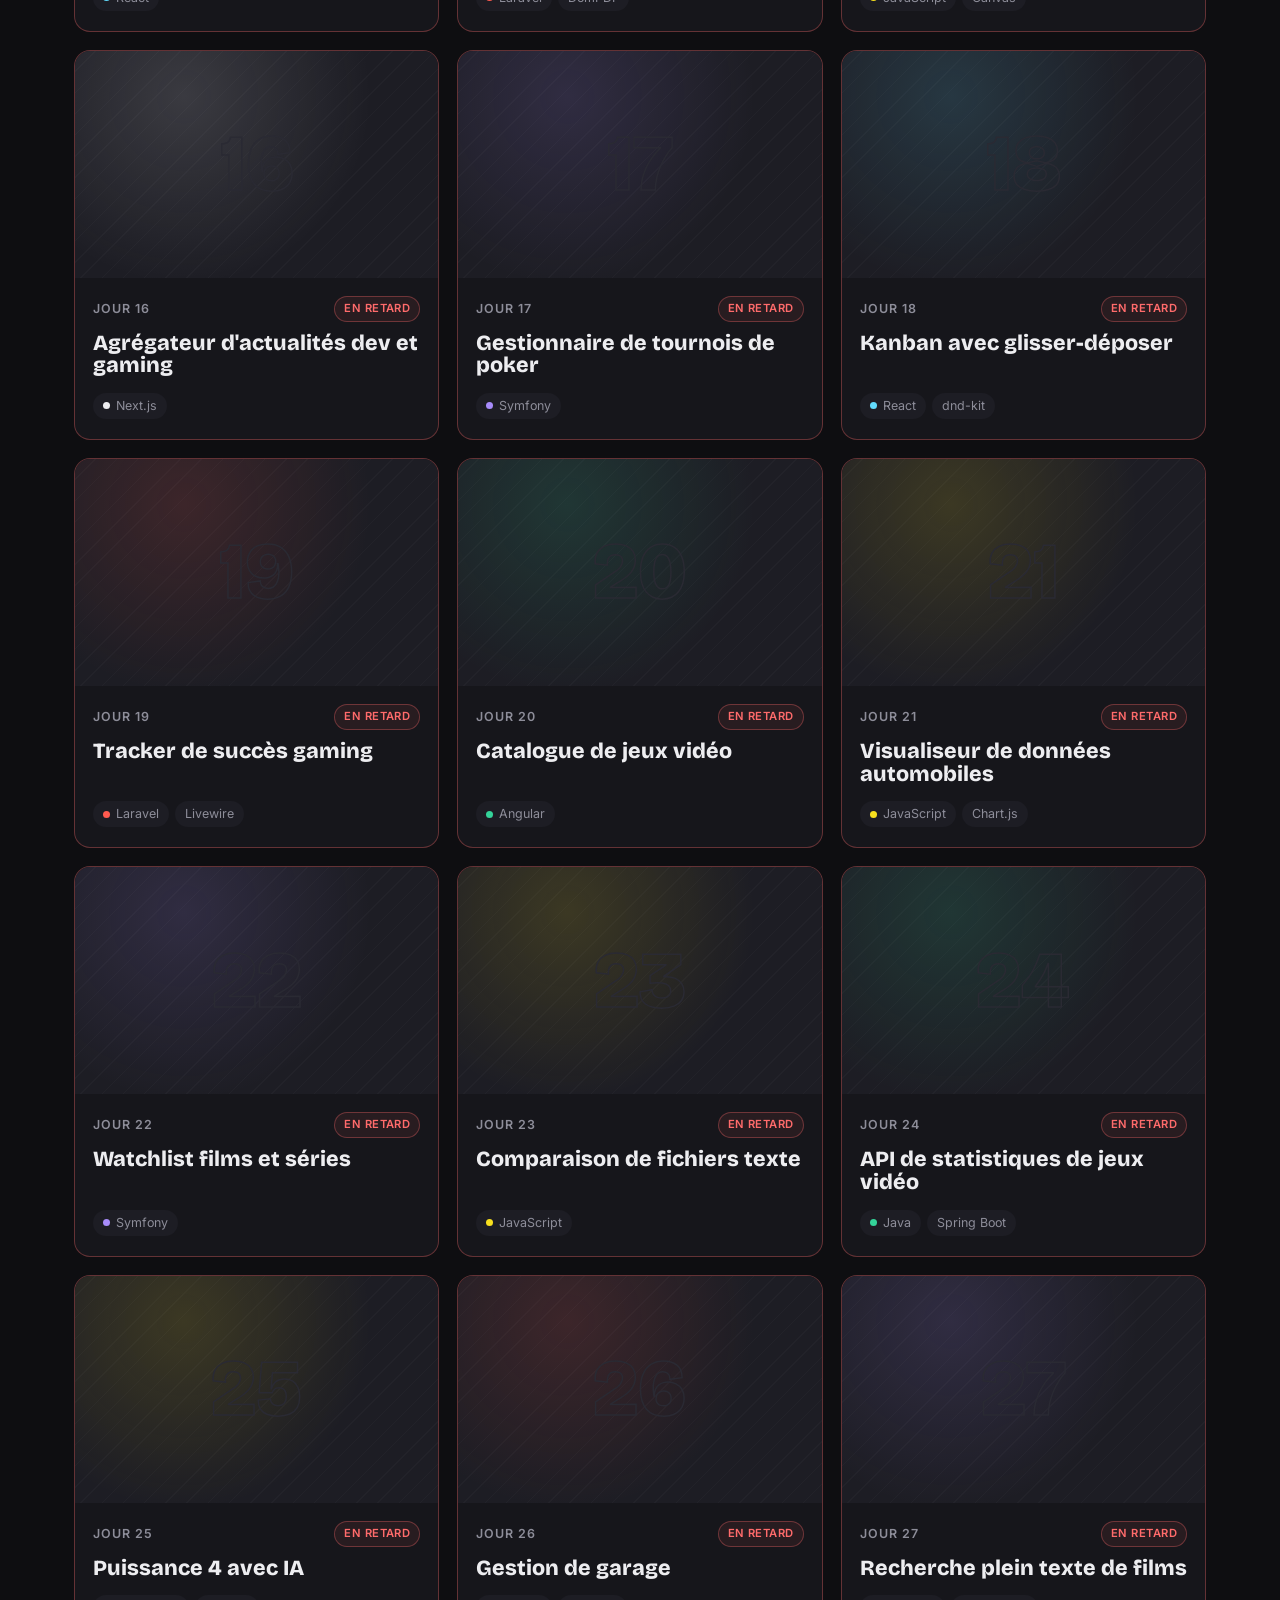
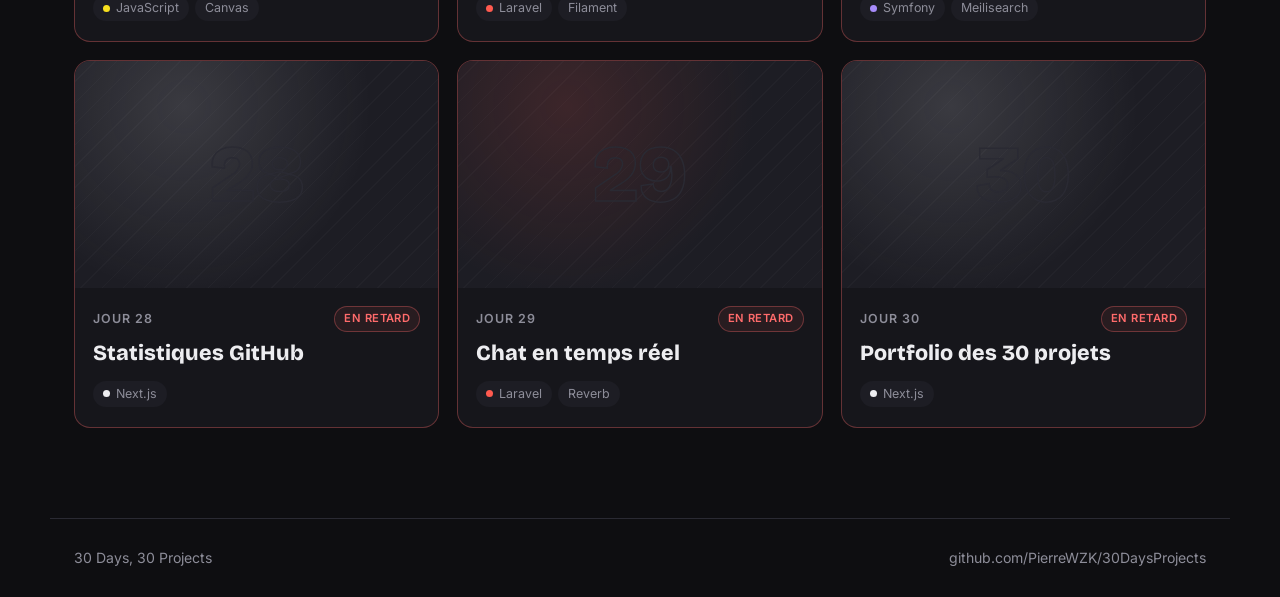
==== commit 3b35ba6a: "Aperçu du lien (Open Graph), capture à jour et cahier des charges Co-Authored-By: Claude Opus 5.5 <n" ====
--- a/index.html
+++ b/index.html
@@ -5,6 +5,18 @@
   <meta name="viewport" content="width=device-width, initial-scale=1.0">
   <title>30 jours, 30 projets</title>
   <meta name="description" content="Défi 30 jours, 30 projets : un outil ou un site codé chaque jour en 2 à 3 heures, avec l'aide de Claude.">
+  <meta name="theme-color" content="#0e0e11">
+  <meta property="og:type" content="website">
+  <meta property="og:locale" content="fr_FR">
+  <meta property="og:site_name" content="30 jours, 30 projets">
+  <meta property="og:title" content="30 jours, 30 projets">
+  <meta property="og:description" content="Défi 30 jours, 30 projets : un outil ou un site codé chaque jour en 2 à 3 heures, avec l'aide de Claude.">
+  <meta property="og:url" content="https://projectp.fr/">
+  <meta property="og:image" content="https://projectp.fr/docs/og.png">
+  <meta property="og:image:width" content="1200">
+  <meta property="og:image:height" content="630">
+  <meta property="og:image:alt" content="30 jours, 30 projets · aperçu du site">
+  <meta name="twitter:card" content="summary_large_image">
   <link rel="icon" href="data:image/svg+xml,%3Csvg xmlns='http://www.w3.org/2000/svg' viewBox='0 0 40 40'%3E%3Crect width='40' height='40' rx='10' fill='%230e0e11'/%3E%3Cdefs%3E%3ClinearGradient id='g' x1='0' y1='0' x2='1' y2='1'%3E%3Cstop offset='0' stop-color='%23ff6b6b'/%3E%3Cstop offset='.35' stop-color='%23ffb23d'/%3E%3Cstop offset='.6' stop-color='%236bcb77'/%3E%3Cstop offset='.8' stop-color='%234d96ff'/%3E%3Cstop offset='1' stop-color='%23b06bff'/%3E%3C/linearGradient%3E%3C/defs%3E%3Ccircle cx='20' cy='20' r='14' fill='none' stroke='url(%23g)' stroke-width='3.5' stroke-dasharray='2.03 0.9' transform='rotate(-90 20 20)'/%3E%3Ctext x='20' y='20.5' text-anchor='middle' dominant-baseline='central' font-family='system-ui,sans-serif' font-weight='800' font-size='12' fill='%23ededf0'%3E30%3C/text%3E%3C/svg%3E">
   <link rel="preconnect" href="https://fonts.googleapis.com">
   <link rel="preconnect" href="https://fonts.gstatic.com" crossorigin>
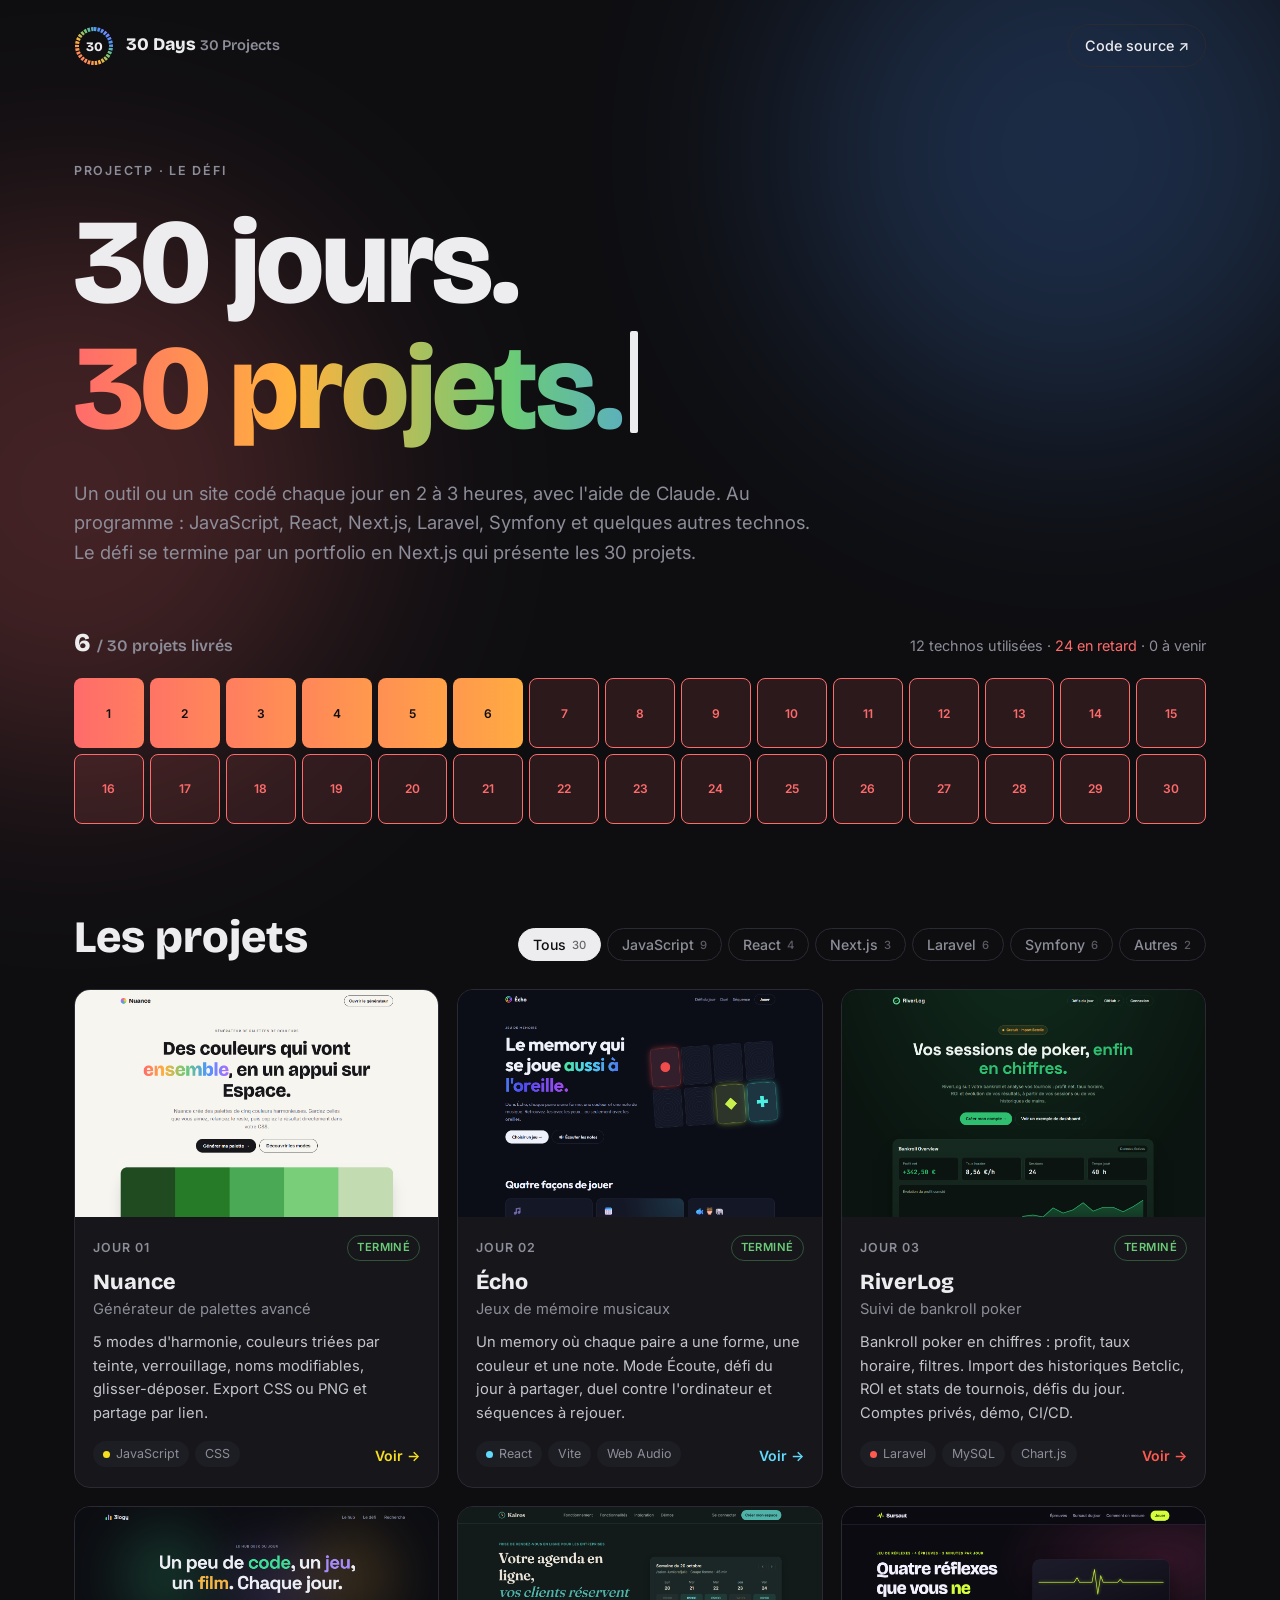
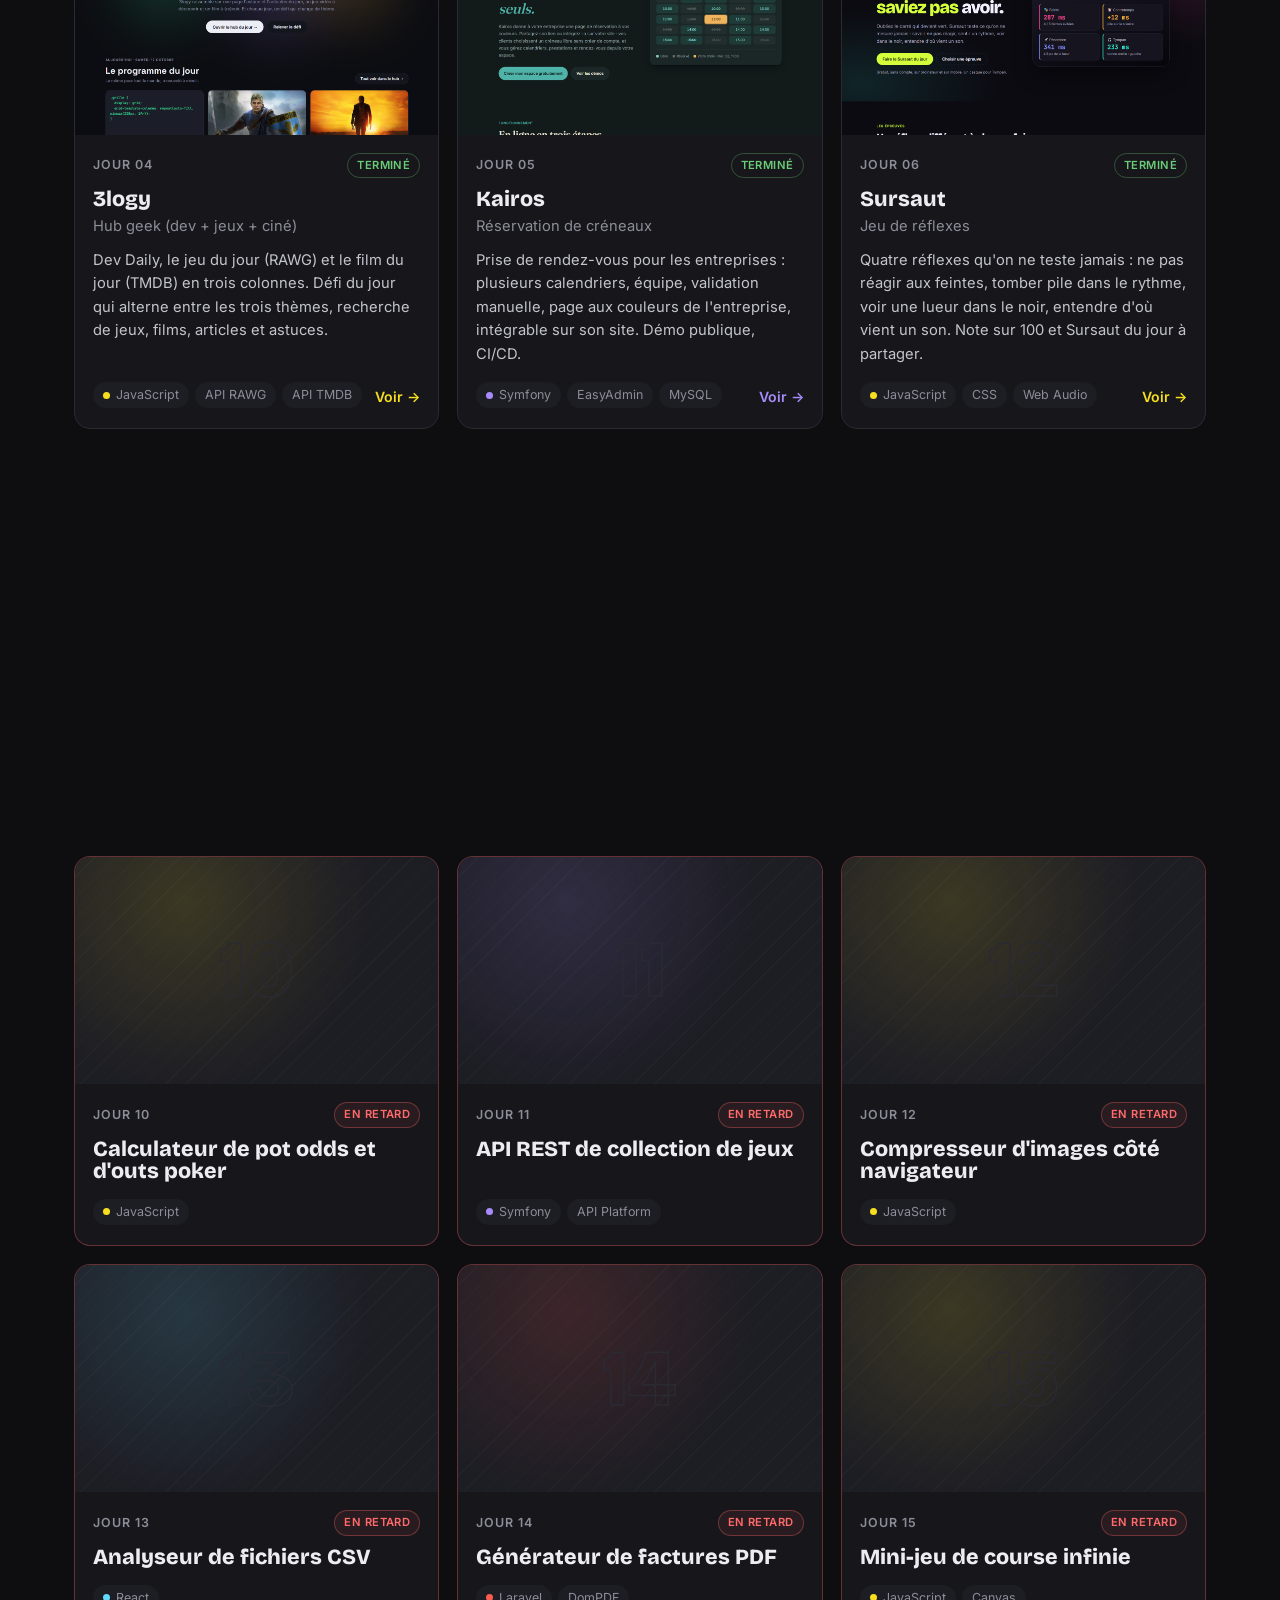
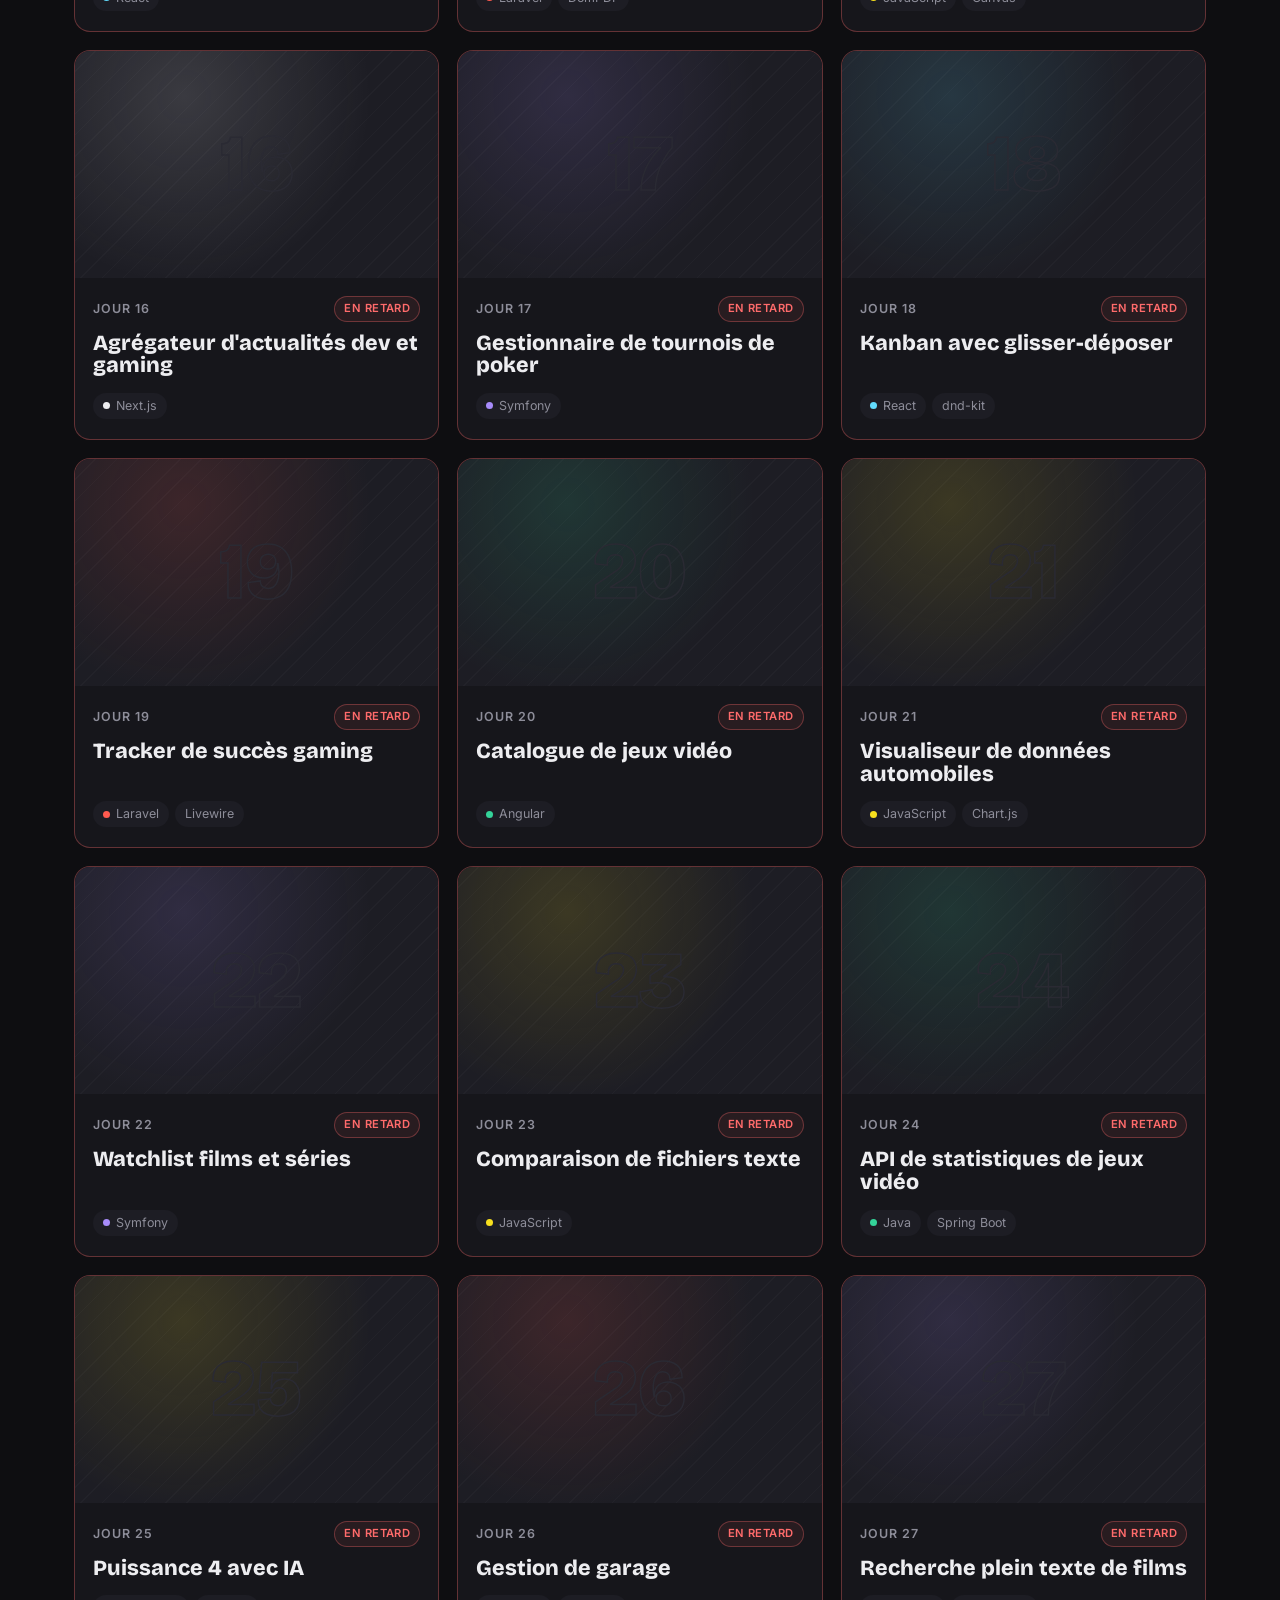
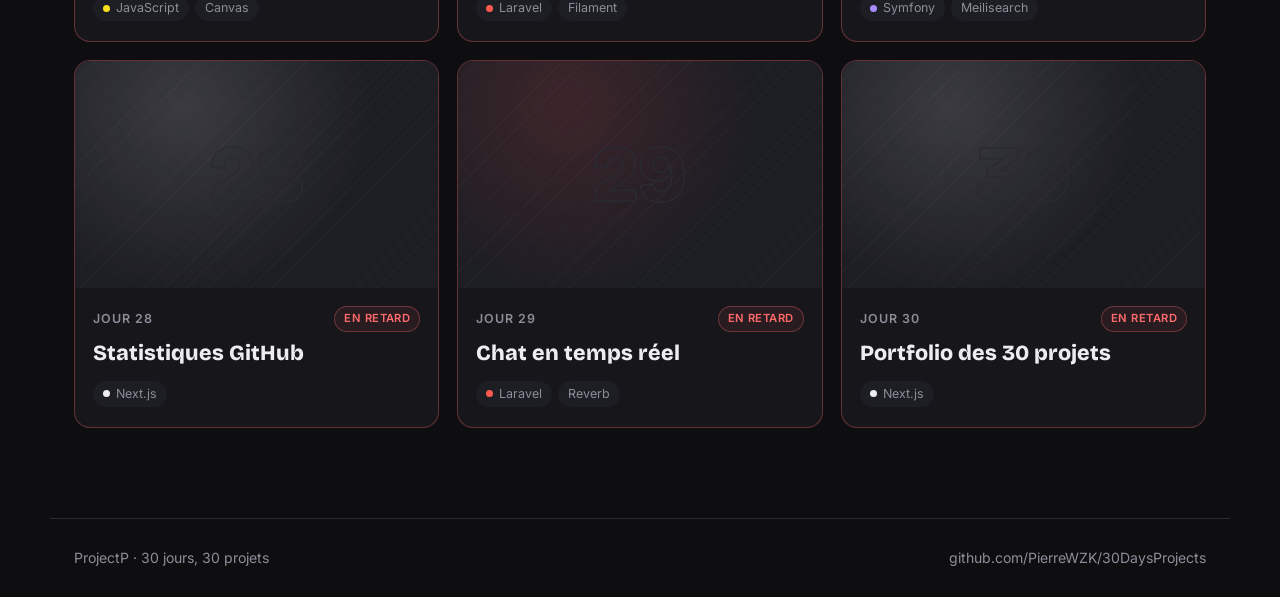
==== commit fd9cd03c: "Référencement : robots.txt, sitemap.xml, canonical, données structurées et lien vers projectp.fr Co-" ====
--- a/index.html
+++ b/index.html
@@ -3,25 +3,42 @@
 <head>
   <meta charset="UTF-8">
   <meta name="viewport" content="width=device-width, initial-scale=1.0">
-  <title>30 jours, 30 projets</title>
-  <meta name="description" content="Défi 30 jours, 30 projets : un outil ou un site codé chaque jour en 2 à 3 heures, avec l'aide de Claude.">
+  <title>ProjectP · 30 jours, 30 projets codés avec Claude</title>
+  <meta name="description" content="ProjectP, le défi 30 jours, 30 projets : un outil ou un site codé chaque jour en 2 à 3 heures avec l'aide de Claude, en JavaScript, React, Next.js, Laravel et Symfony.">
   <meta name="theme-color" content="#0e0e11">
   <meta property="og:type" content="website">
   <meta property="og:locale" content="fr_FR">
-  <meta property="og:site_name" content="30 jours, 30 projets">
-  <meta property="og:title" content="30 jours, 30 projets">
-  <meta property="og:description" content="Défi 30 jours, 30 projets : un outil ou un site codé chaque jour en 2 à 3 heures, avec l'aide de Claude.">
+  <meta property="og:site_name" content="ProjectP">
+  <meta property="og:title" content="ProjectP · 30 jours, 30 projets codés avec Claude">
+  <meta property="og:description" content="ProjectP, le défi 30 jours, 30 projets : un outil ou un site codé chaque jour en 2 à 3 heures avec l'aide de Claude.">
   <meta property="og:url" content="https://projectp.fr/">
+  <link rel="canonical" href="https://projectp.fr/">
   <meta property="og:image" content="https://projectp.fr/docs/og.png">
   <meta property="og:image:width" content="1200">
   <meta property="og:image:height" content="630">
-  <meta property="og:image:alt" content="30 jours, 30 projets · aperçu du site">
+  <meta property="og:image:alt" content="ProjectP · aperçu du site">
   <meta name="twitter:card" content="summary_large_image">
   <link rel="icon" href="data:image/svg+xml,%3Csvg xmlns='http://www.w3.org/2000/svg' viewBox='0 0 40 40'%3E%3Crect width='40' height='40' rx='10' fill='%230e0e11'/%3E%3Cdefs%3E%3ClinearGradient id='g' x1='0' y1='0' x2='1' y2='1'%3E%3Cstop offset='0' stop-color='%23ff6b6b'/%3E%3Cstop offset='.35' stop-color='%23ffb23d'/%3E%3Cstop offset='.6' stop-color='%236bcb77'/%3E%3Cstop offset='.8' stop-color='%234d96ff'/%3E%3Cstop offset='1' stop-color='%23b06bff'/%3E%3C/linearGradient%3E%3C/defs%3E%3Ccircle cx='20' cy='20' r='14' fill='none' stroke='url(%23g)' stroke-width='3.5' stroke-dasharray='2.03 0.9' transform='rotate(-90 20 20)'/%3E%3Ctext x='20' y='20.5' text-anchor='middle' dominant-baseline='central' font-family='system-ui,sans-serif' font-weight='800' font-size='12' fill='%23ededf0'%3E30%3C/text%3E%3C/svg%3E">
   <link rel="preconnect" href="https://fonts.googleapis.com">
   <link rel="preconnect" href="https://fonts.gstatic.com" crossorigin>
   <link href="https://fonts.googleapis.com/css2?family=Bricolage+Grotesque:opsz,wght@12..96,600;12..96,800&family=Inter:wght@400;500;600&display=swap" rel="stylesheet">
   <link rel="stylesheet" href="style.css">
+  <script type="application/ld+json">
+  {
+    "@context": "https://schema.org",
+    "@type": "WebSite",
+    "name": "ProjectP",
+    "alternateName": "30 jours, 30 projets",
+    "url": "https://projectp.fr/",
+    "inLanguage": "fr",
+    "description": "ProjectP, le défi 30 jours, 30 projets : un outil ou un site codé chaque jour en 2 à 3 heures, avec l'aide de Claude.",
+    "author": {
+      "@type": "Person",
+      "name": "PierreWZK",
+      "url": "https://github.com/PierreWZK"
+    }
+  }
+  </script>
 </head>
 <body>
   <header class="nav container">
@@ -56,7 +73,7 @@
       <div class="glow glow-1"></div>
       <div class="glow glow-2"></div>
 
-      <p class="eyebrow">Le défi</p>
+      <p class="eyebrow">ProjectP · le défi</p>
       <!-- Le texte complet est dans aria-label : les lecteurs d'écran ne lisent pas l'animation -->
       <h1 aria-label="30 jours. 30 projets.">
         <span class="line" aria-hidden="true"><span id="type-1"></span></span>
@@ -87,12 +104,28 @@
   </main>
 
   <footer class="footer container">
-    <span>30 Days, 30 Projects</span>
+    <span>ProjectP · 30 jours, 30 projets</span>
     <a href="https://github.com/PierreWZK/30DaysProjects" target="_blank" rel="noopener">github.com/PierreWZK/30DaysProjects</a>
   </footer>
 
   <script src="projects.js"></script>
   <script>
+    // Données structurées : la liste des projets terminés, tirée de projects.js (lue par les moteurs de recherche)
+    const itemList = document.createElement('script');
+    itemList.type = 'application/ld+json';
+    itemList.textContent = JSON.stringify({
+      '@context': 'https://schema.org',
+      '@type': 'ItemList',
+      name: 'Les projets du défi ProjectP',
+      itemListElement: PROJECTS.filter(p => p.status === 'done' && p.url).map(p => ({
+        '@type': 'ListItem',
+        position: p.day,
+        url: p.url,
+        name: `${p.name} · ${p.title}`,
+      })),
+    });
+    document.head.append(itemList);
+
     const reducedMotion = window.matchMedia('(prefers-reduced-motion: reduce)').matches;
 
     // Familles de technos pour les filtres, avec leur couleur
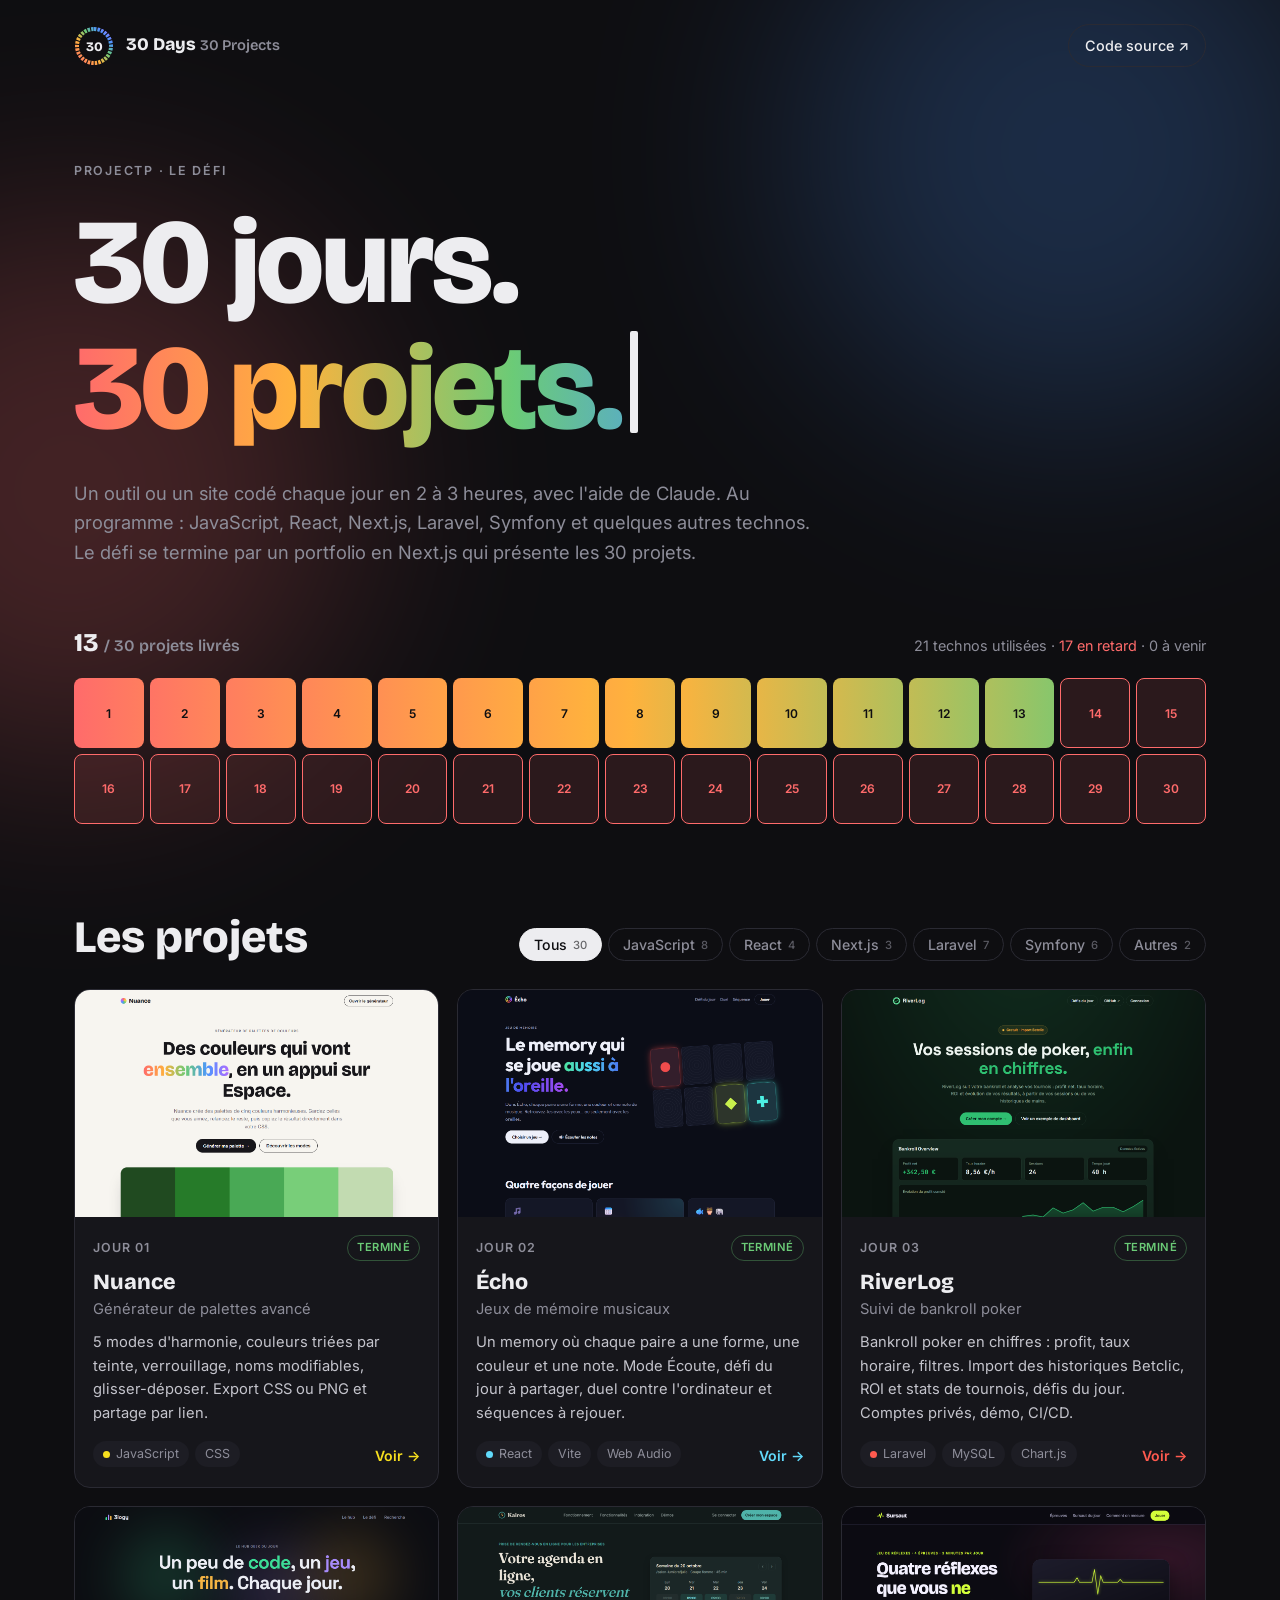
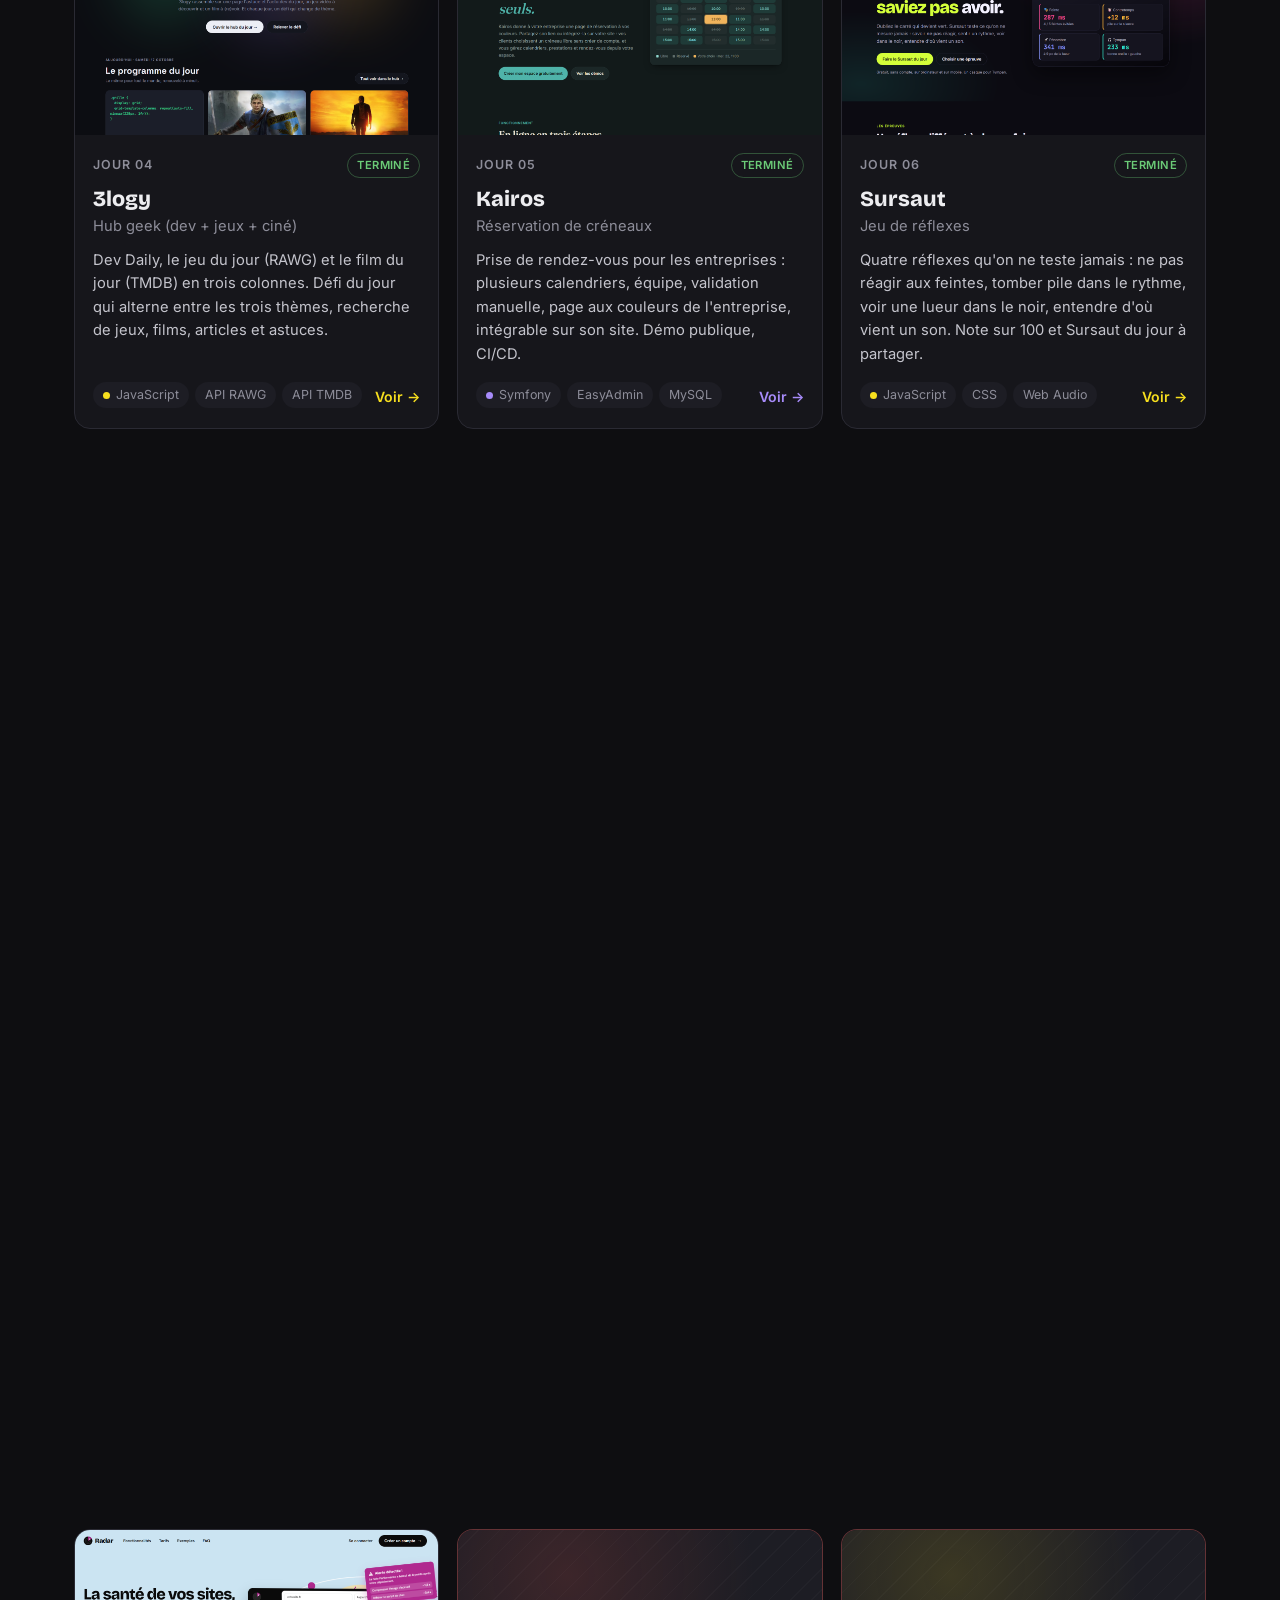
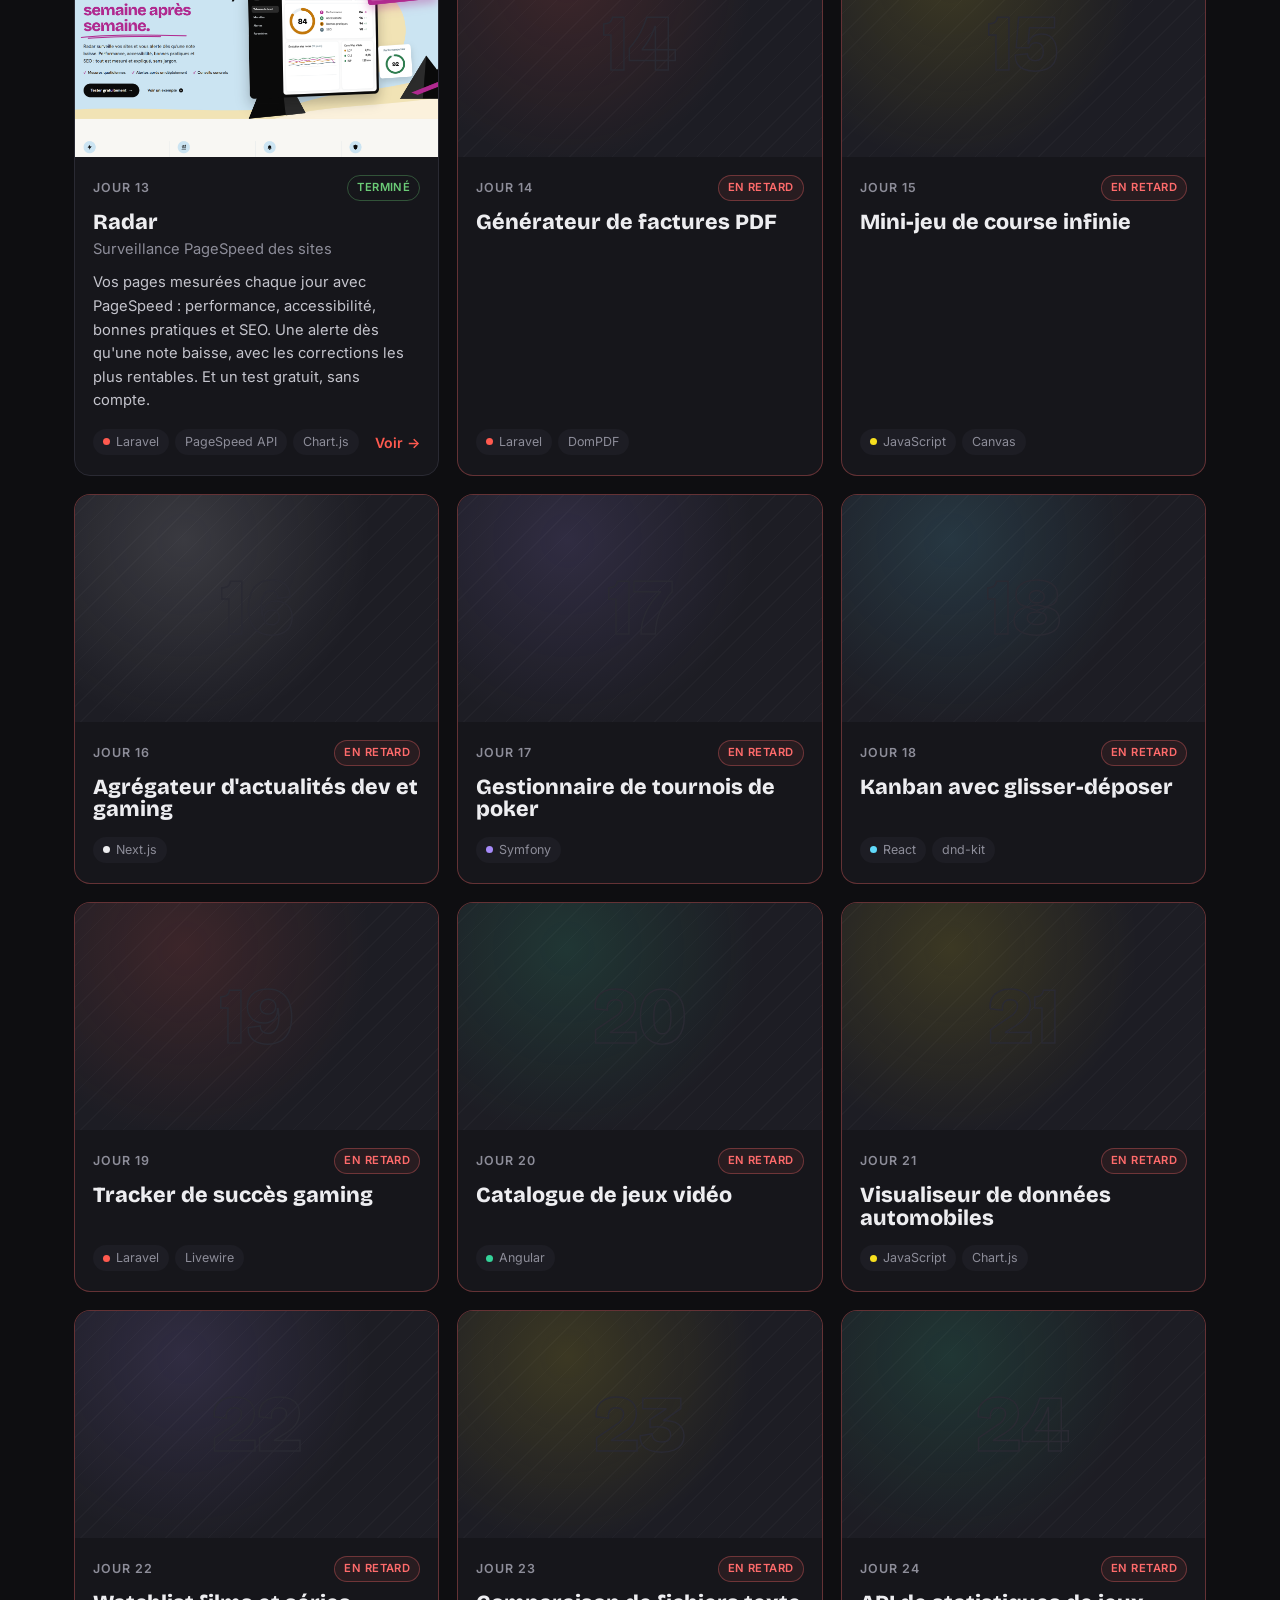
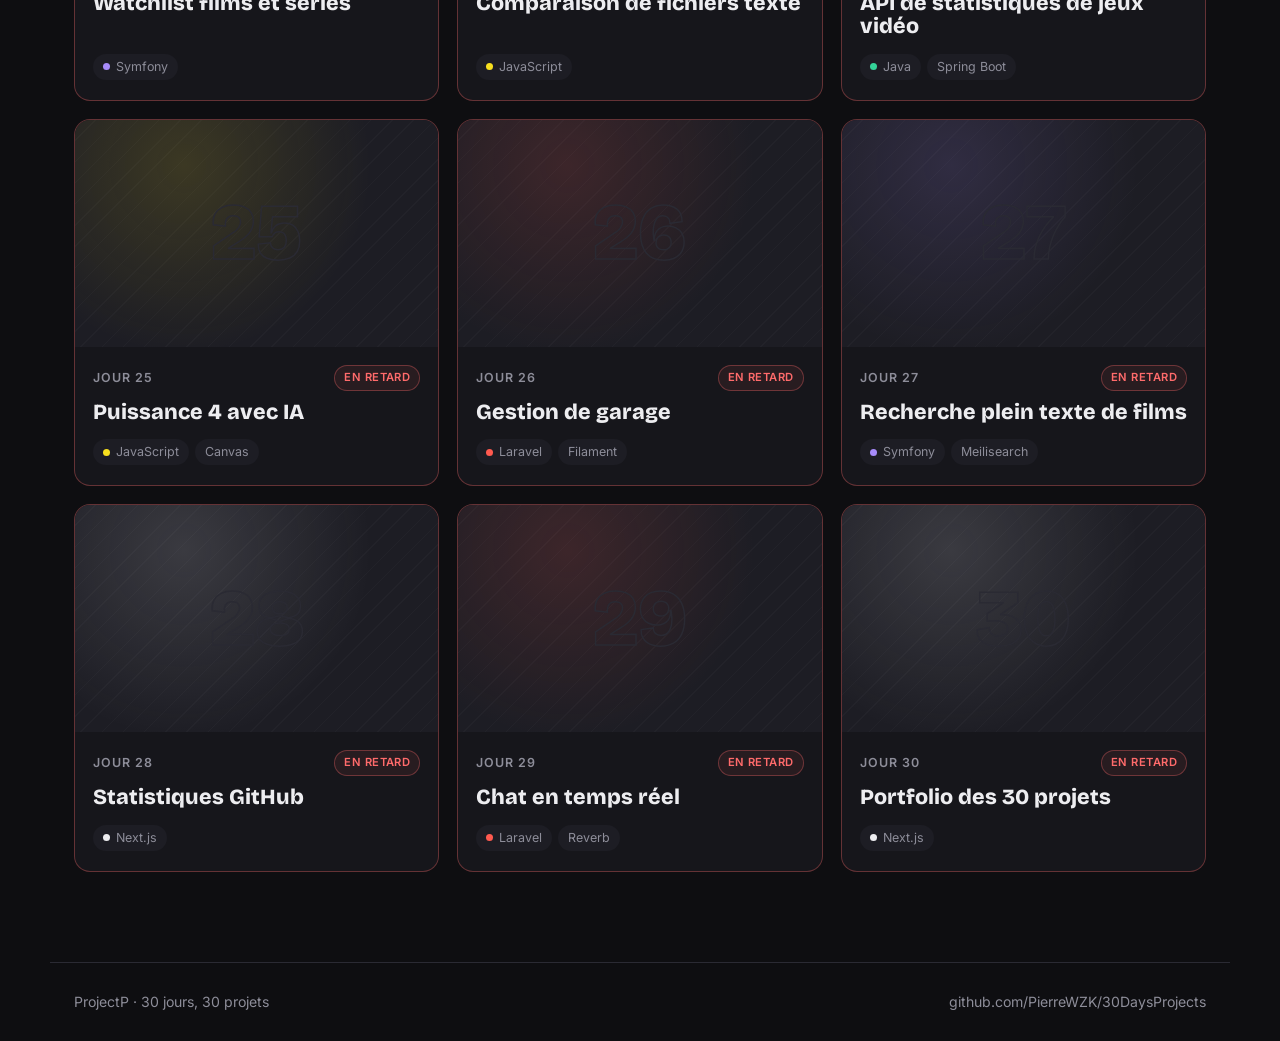
==== commit 35814dde: "Corrige la boucle de rechargement le jour du changement d'heure Le rechargement de minuit visait « m" ====
--- a/index.html
+++ b/index.html
@@ -169,7 +169,9 @@
 
     // Page laissée ouverte : on la recharge à minuit pour passer au jour suivant
     const now = new Date();
-    setTimeout(() => location.reload(), midnight(now).getTime() + DAY_MS - now.getTime() + 1000);
+    // Minuit suivant par le calendrier, pas +24 h : un jour de changement d'heure dure 23 ou 25 h
+    const nextMidnight = new Date(now.getFullYear(), now.getMonth(), now.getDate() + 1);
+    setTimeout(() => location.reload(), nextMidnight - now + 1000);
 
     const isOpen = p => p.status !== 'todo'; // projet commencé ou terminé
     const hasLink = p => isOpen(p) && Boolean(p.url); // carte cliquable : seulement avec une adresse en ligne
--- a/style.css
+++ b/style.css
@@ -27,7 +27,6 @@
   color: var(--ink);
   font-family: var(--font-body);
   line-height: 1.6;
-  overflow-x: clip; /* les halos du fond ne créent pas de défilement horizontal */
 }
 
 h1, h2, h3 {
@@ -48,6 +47,12 @@
 }
 
 /* ---------- Halos lumineux du fond ---------- */
+
+/* Coupe les halos qui dépassent sur les côtés. Sur <body>, overflow est reporté sur la fenêtre,
+   qui reste défilable au doigt sur mobile : on le pose donc sur <main>. */
+main {
+  overflow-x: clip;
+}
 
 .glow {
   position: absolute;
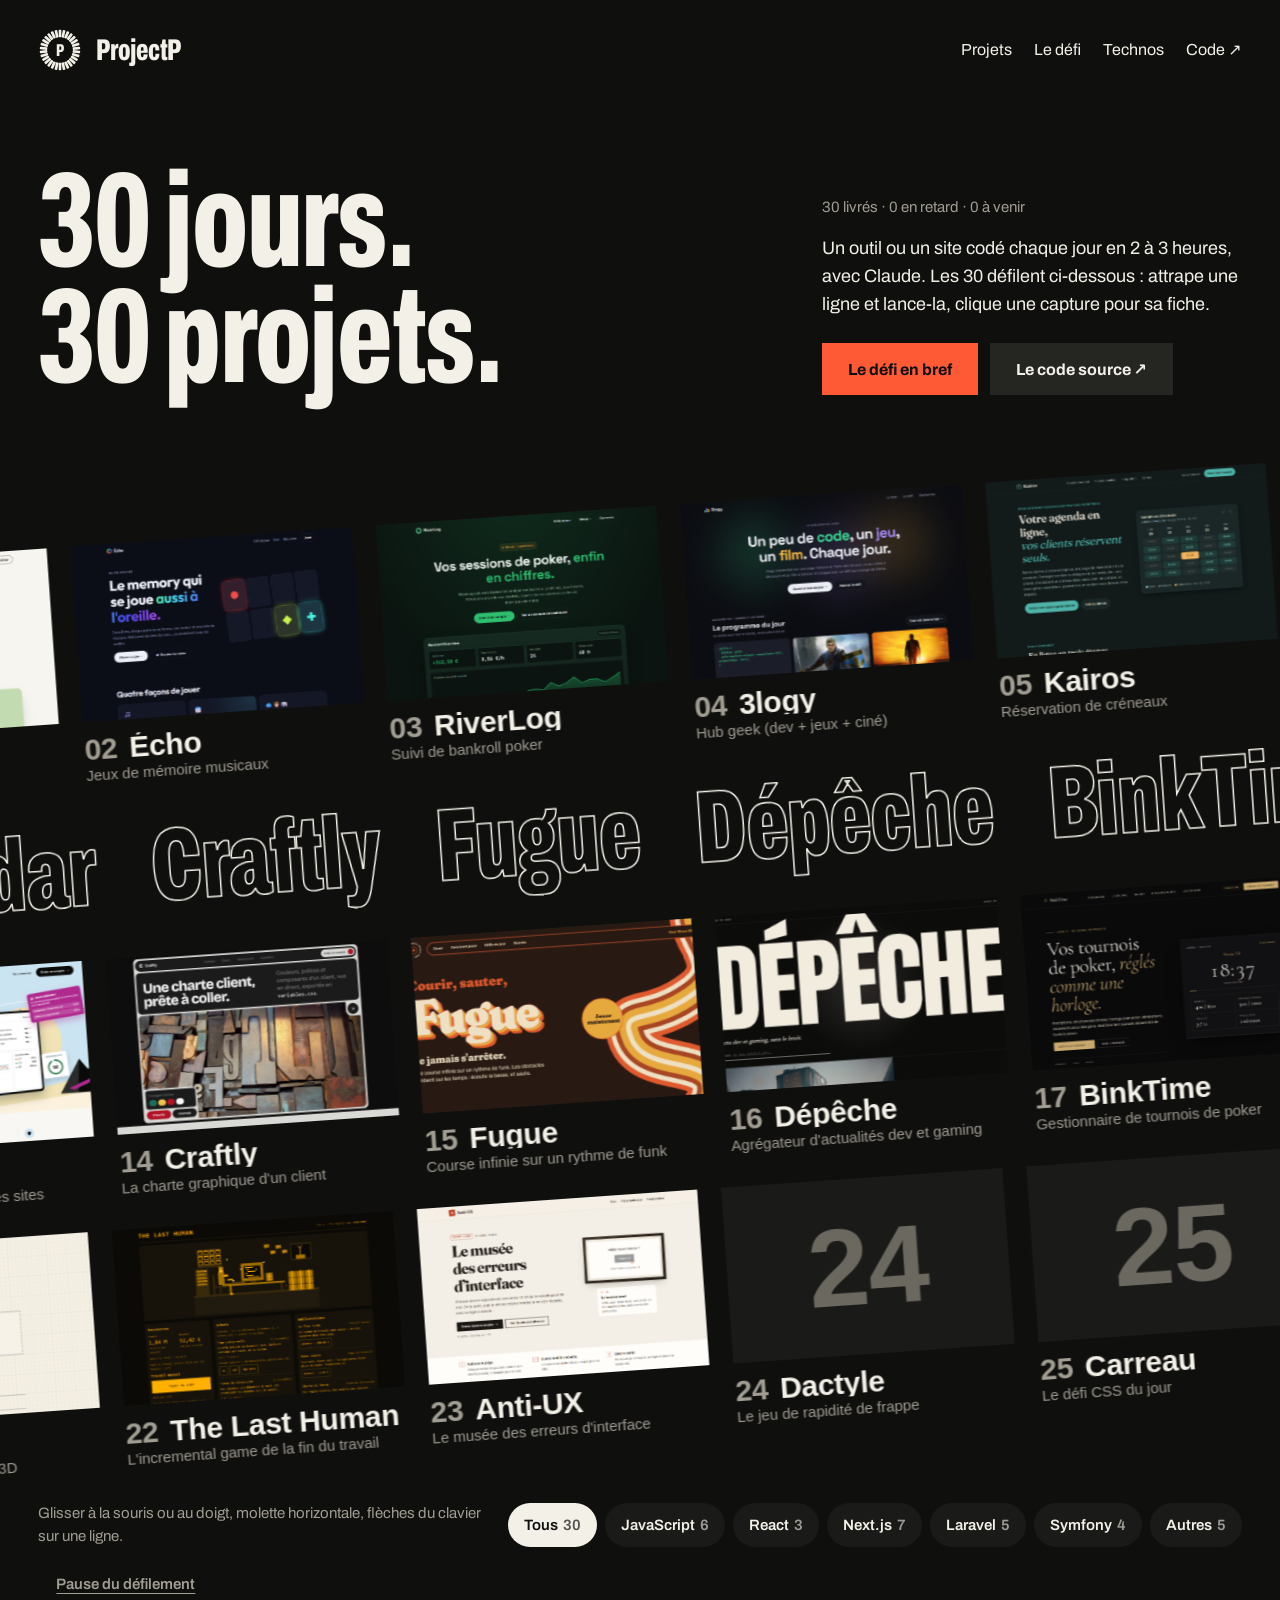
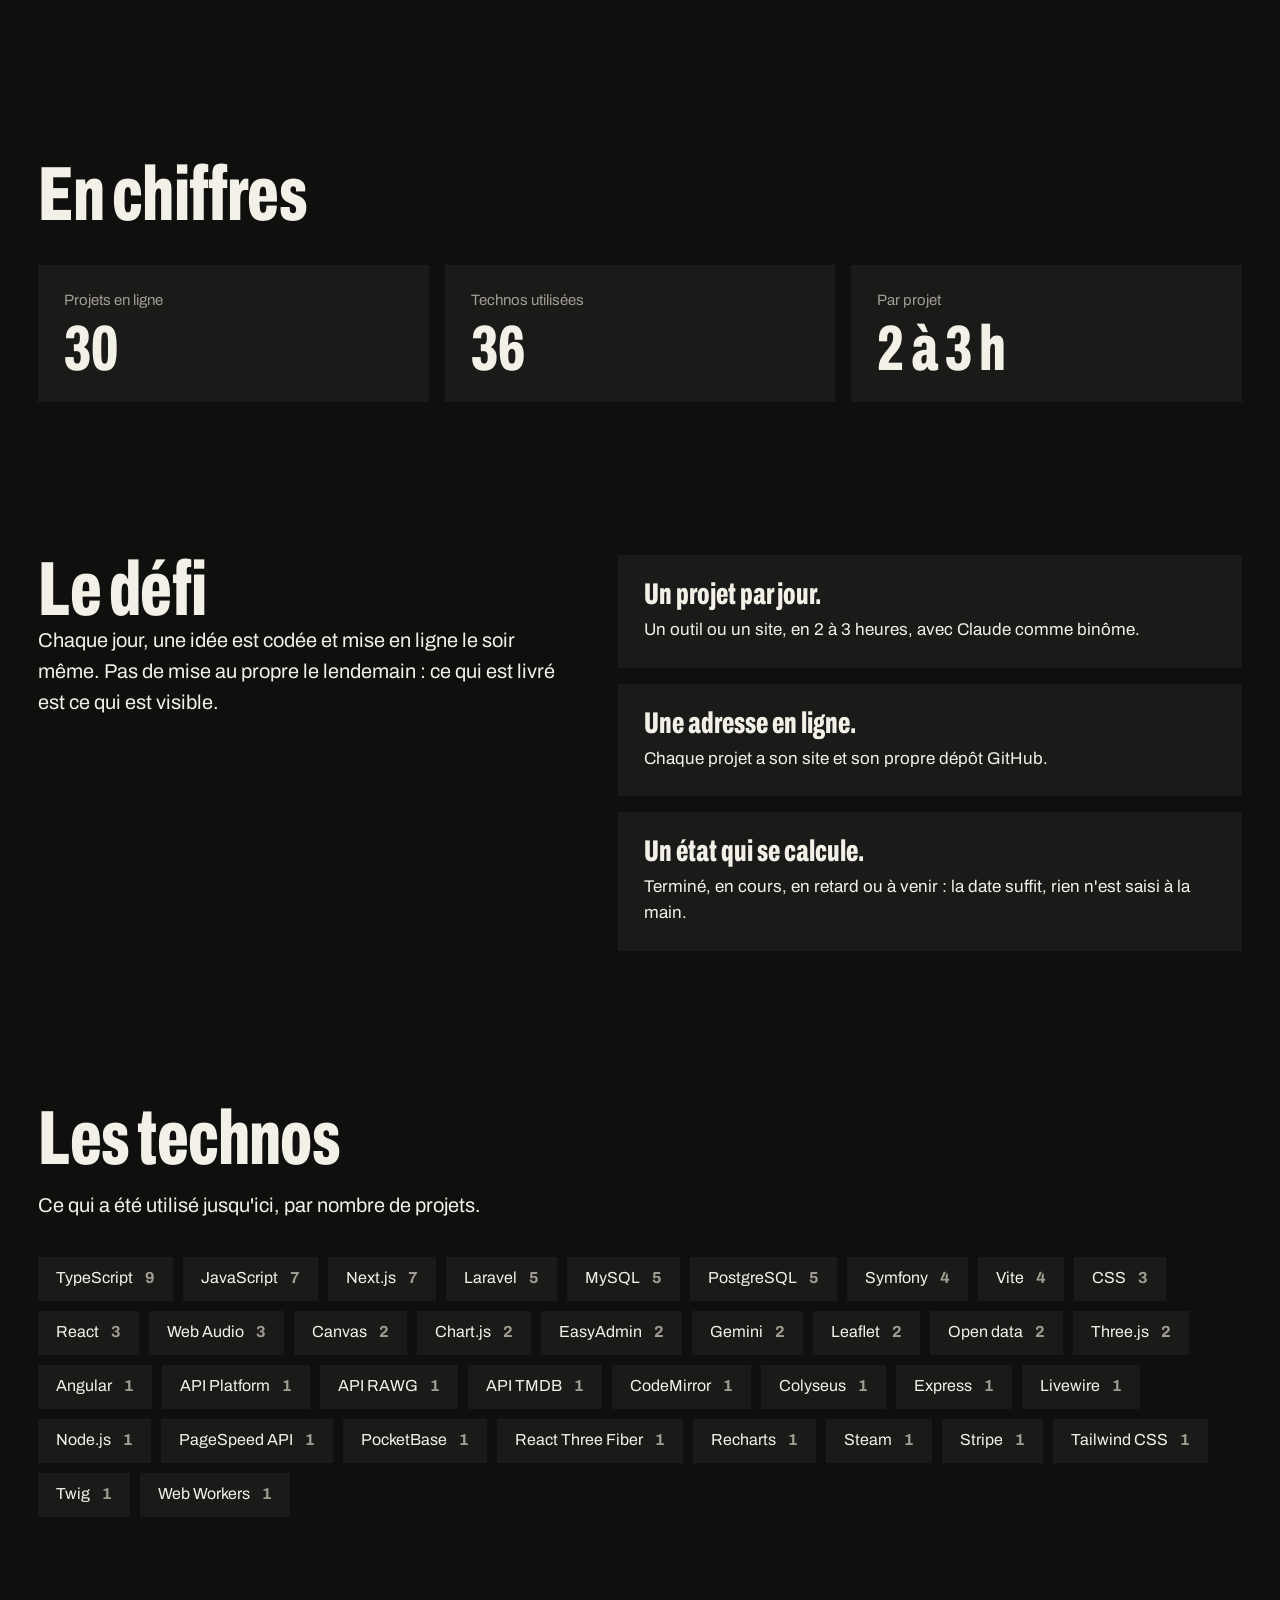
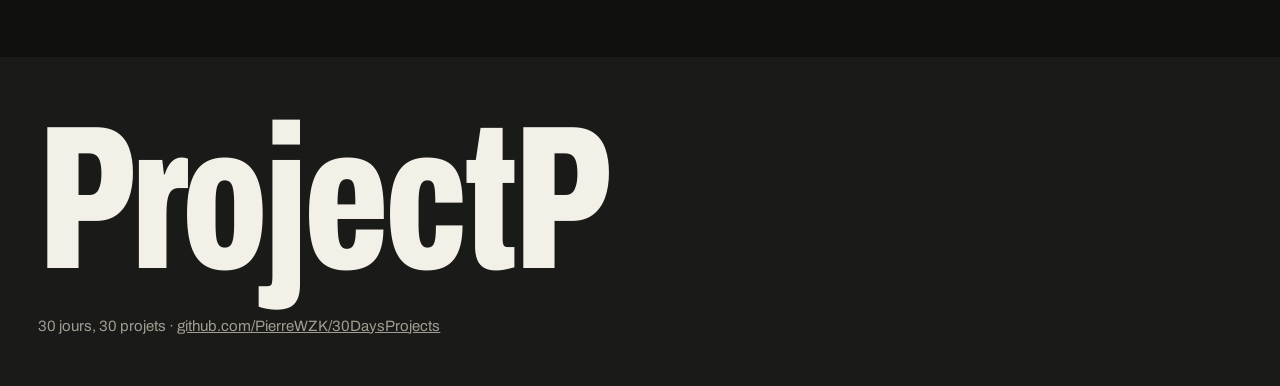
==== commit b8efbf72: "feat(vitrine): nouveau site vitrine, mur de projets et jour 30 - Charte « Planche-contact » : Archiv" ====
--- a/index.html
+++ b/index.html
@@ -5,7 +5,7 @@
   <meta name="viewport" content="width=device-width, initial-scale=1.0">
   <title>ProjectP · 30 jours, 30 projets codés avec Claude</title>
   <meta name="description" content="ProjectP, le défi 30 jours, 30 projets : un outil ou un site codé chaque jour en 2 à 3 heures avec l'aide de Claude, en JavaScript, React, Next.js, Laravel et Symfony.">
-  <meta name="theme-color" content="#0e0e11">
+  <meta name="theme-color" content="#0f0f0e">
   <meta property="og:type" content="website">
   <meta property="og:locale" content="fr_FR">
   <meta property="og:site_name" content="ProjectP">
@@ -18,10 +18,10 @@
   <meta property="og:image:height" content="630">
   <meta property="og:image:alt" content="ProjectP · aperçu du site">
   <meta name="twitter:card" content="summary_large_image">
-  <link rel="icon" href="data:image/svg+xml,%3Csvg xmlns='http://www.w3.org/2000/svg' viewBox='0 0 40 40'%3E%3Crect width='40' height='40' rx='10' fill='%230e0e11'/%3E%3Cdefs%3E%3ClinearGradient id='g' x1='0' y1='0' x2='1' y2='1'%3E%3Cstop offset='0' stop-color='%23ff6b6b'/%3E%3Cstop offset='.35' stop-color='%23ffb23d'/%3E%3Cstop offset='.6' stop-color='%236bcb77'/%3E%3Cstop offset='.8' stop-color='%234d96ff'/%3E%3Cstop offset='1' stop-color='%23b06bff'/%3E%3C/linearGradient%3E%3C/defs%3E%3Ccircle cx='20' cy='20' r='14' fill='none' stroke='url(%23g)' stroke-width='3.5' stroke-dasharray='2.03 0.9' transform='rotate(-90 20 20)'/%3E%3Ctext x='20' y='20.5' text-anchor='middle' dominant-baseline='central' font-family='system-ui,sans-serif' font-weight='800' font-size='12' fill='%23ededf0'%3E30%3C/text%3E%3C/svg%3E">
+  <link rel="icon" href="data:image/svg+xml,%3Csvg xmlns='http://www.w3.org/2000/svg' viewBox='0 0 40 40'%3E%3Crect width='40' height='40' rx='8' fill='%230f0f0e'/%3E%3Ctext x='20' y='21' text-anchor='middle' dominant-baseline='central' font-family='Arial Narrow,Arial,sans-serif' font-weight='800' font-size='24' fill='%23f3f0e8'%3EP%3C/text%3E%3C/svg%3E">
   <link rel="preconnect" href="https://fonts.googleapis.com">
   <link rel="preconnect" href="https://fonts.gstatic.com" crossorigin>
-  <link href="https://fonts.googleapis.com/css2?family=Bricolage+Grotesque:opsz,wght@12..96,600;12..96,800&family=Inter:wght@400;500;600&display=swap" rel="stylesheet">
+  <link href="https://fonts.googleapis.com/css2?family=Archivo:wdth,wght@62..125,400..900&display=swap" rel="stylesheet">
   <link rel="stylesheet" href="style.css">
   <script type="application/ld+json">
   {
@@ -41,344 +41,378 @@
   </script>
 </head>
 <body>
-  <header class="nav container">
-    <a href="./" class="logo" aria-label="30 Days, 30 Projects, accueil">
-      <!-- Logo : un anneau de 30 segments (un par jour) autour du chiffre 30 -->
-      <svg class="logo-mark" viewBox="0 0 40 40" aria-hidden="true">
-        <defs>
-          <linearGradient id="logo-gradient" x1="0" y1="0" x2="1" y2="1">
-            <stop offset="0" stop-color="#ff6b6b" />
-            <stop offset="0.35" stop-color="#ffb23d" />
-            <stop offset="0.6" stop-color="#6bcb77" />
-            <stop offset="0.8" stop-color="#4d96ff" />
-            <stop offset="1" stop-color="#b06bff" />
-          </linearGradient>
-        </defs>
-        <g class="logo-ring">
-          <!-- Circonférence 2π×17 ≈ 106.8, divisée en 30 segments de 3.56 -->
-          <circle cx="20" cy="20" r="17" fill="none" stroke="url(#logo-gradient)" stroke-width="4"
-                  stroke-dasharray="2.46 1.1" transform="rotate(-90 20 20)" />
-        </g>
-        <text x="20" y="20.5" text-anchor="middle" dominant-baseline="central"
-              font-family="Bricolage Grotesque, system-ui, sans-serif" font-weight="800" font-size="13"
-              fill="currentColor">30</text>
-      </svg>
-      <span class="logo-text">30 Days <small>30 Projects</small></span>
+  <a class="skip" href="#mur">Aller aux projets</a>
+
+  <header class="top container">
+    <a href="./" class="brand" aria-label="ProjectP, accueil">
+      <svg class="gauge" viewBox="0 0 200 200" aria-hidden="true"><g id="gauge-small"></g><text x="100" y="104" text-anchor="middle" dominant-baseline="central" class="gauge-p">P</text></svg>
+      <span class="brand-name">ProjectP</span>
     </a>
-    <a href="https://github.com/PierreWZK/30DaysProjects" class="nav-link" target="_blank" rel="noopener">Code source ↗</a>
+    <nav class="top-nav" aria-label="Principal">
+      <a href="#mur">Projets</a>
+      <a href="#defi">Le défi</a>
+      <a href="#technos">Technos</a>
+      <a href="https://github.com/PierreWZK/30DaysProjects" target="_blank" rel="noopener">Code ↗</a>
+    </nav>
   </header>
 
   <main>
-    <section class="hero container">
-      <div class="glow glow-1"></div>
-      <div class="glow glow-2"></div>
-
-      <p class="eyebrow">ProjectP · le défi</p>
-      <!-- Le texte complet est dans aria-label : les lecteurs d'écran ne lisent pas l'animation -->
-      <h1 aria-label="30 jours. 30 projets.">
-        <span class="line" aria-hidden="true"><span id="type-1"></span></span>
-        <span class="line" aria-hidden="true"><span id="type-2" class="rainbow"></span></span>
-      </h1>
-      <p class="lead">
-        Un outil ou un site codé chaque jour en 2 à 3 heures, avec l'aide de Claude.
-        Au programme : JavaScript, React, Next.js, Laravel, Symfony et quelques autres technos.
-        Le défi se termine par un portfolio en Next.js qui présente les 30 projets.
-      </p>
-
-      <div class="progress">
-        <div class="progress-head">
-          <span class="progress-count"><span id="done-count">0</span> <small>/ 30 projets livrés</small></span>
-          <span id="progress-stats" class="progress-stats"></span>
+    <section id="mur" class="hero" aria-labelledby="hero-titre">
+      <div class="container hero-head">
+        <h1 id="hero-titre" class="hero-title">30 jours.<br>30 projets.</h1>
+        <div class="hero-side">
+          <p class="hero-kicker" id="hero-kicker"></p>
+          <p class="hero-lead">Un outil ou un site codé chaque jour en 2 à 3 heures, avec Claude. Les 30 défilent ci-dessous : attrape une ligne et lance-la, clique une capture pour sa fiche.</p>
+          <div class="hero-actions">
+            <a class="btn btn-main" href="#defi">Le défi en bref</a>
+            <a class="btn btn-ghost" href="https://github.com/PierreWZK/30DaysProjects" target="_blank" rel="noopener">Le code source ↗</a>
+          </div>
         </div>
-        <nav id="calendar" class="calendar" aria-label="Progression jour par jour"></nav>
+      </div>
+
+      <div class="wall-clip">
+        <div class="wall">
+          <div class="lane" data-from="0" data-to="10" data-dir="-1" data-speed="0.03" tabindex="0" role="region" aria-label="Ligne 1 : jours 1 à 10"><div class="track"></div></div>
+          <div class="lane lane-names" data-from="0" data-to="30" data-dir="1" data-speed="0.045" data-names tabindex="0" role="region" aria-label="Les 30 noms"><div class="track"></div></div>
+          <div class="lane" data-from="10" data-to="20" data-dir="1" data-speed="0.024" tabindex="0" role="region" aria-label="Ligne 2 : jours 11 à 20"><div class="track"></div></div>
+          <div class="lane" data-from="20" data-to="30" data-dir="-1" data-speed="0.034" tabindex="0" role="region" aria-label="Ligne 3 : jours 21 à 30"><div class="track"></div></div>
+        </div>
+      </div>
+
+      <div class="container wall-tools">
+        <p class="wall-hint">Glisser à la souris ou au doigt, molette horizontale, flèches du clavier sur une ligne.</p>
+        <div id="filters" class="filters" role="group" aria-label="Filtrer par techno"></div>
+        <button id="pause" class="pause" type="button" aria-pressed="false">Pause du défilement</button>
       </div>
     </section>
 
-    <section id="projets" class="projects container">
-      <div class="projects-head">
-        <h2>Les projets</h2>
-        <div id="filters" class="filters" role="group" aria-label="Filtrer par techno"></div>
+    <section class="container numbers" aria-labelledby="chiffres-titre">
+      <h2 id="chiffres-titre" class="h2">En chiffres</h2>
+      <dl class="stats">
+        <div><dt>Projets en ligne</dt><dd id="stat-done">0</dd></div>
+        <div><dt>Technos utilisées</dt><dd id="stat-techs">0</dd></div>
+        <div><dt>Par projet</dt><dd>2 à 3 h</dd></div>
+      </dl>
+    </section>
+
+    <section id="defi" class="container split" aria-labelledby="defi-titre">
+      <div>
+        <h2 id="defi-titre" class="h2">Le défi</h2>
+        <p class="lead">Chaque jour, une idée est codée et mise en ligne le soir même. Pas de mise au propre le lendemain : ce qui est livré est ce qui est visible.</p>
       </div>
-      <div id="grid" class="grid"></div>
+      <ol class="rules">
+        <li><strong>Un projet par jour.</strong> Un outil ou un site, en 2 à 3 heures, avec Claude comme binôme.</li>
+        <li><strong>Une adresse en ligne.</strong> Chaque projet a son site et son propre dépôt GitHub.</li>
+        <li><strong>Un état qui se calcule.</strong> Terminé, en cours, en retard ou à venir : la date suffit, rien n'est saisi à la main.</li>
+      </ol>
+    </section>
+
+    <section id="technos" class="container" aria-labelledby="technos-titre">
+      <h2 id="technos-titre" class="h2">Les technos</h2>
+      <p class="lead narrow">Ce qui a été utilisé jusqu'ici, par nombre de projets.</p>
+      <ul id="tech-list" class="tech-list"></ul>
     </section>
   </main>
 
   <footer class="footer container">
-    <span>ProjectP · 30 jours, 30 projets</span>
-    <a href="https://github.com/PierreWZK/30DaysProjects" target="_blank" rel="noopener">github.com/PierreWZK/30DaysProjects</a>
+    <p class="footer-mark">ProjectP</p>
+    <p class="footer-meta">
+      30 jours, 30 projets ·
+      <a href="https://github.com/PierreWZK/30DaysProjects" target="_blank" rel="noopener">github.com/PierreWZK/30DaysProjects</a>
+    </p>
   </footer>
+
+  <dialog id="fiche" aria-labelledby="fiche-titre">
+    <div class="sheet" id="fiche-body"></div>
+    <form method="dialog" class="sheet-close-form">
+      <button class="sheet-close" value="close" aria-label="Fermer la fiche">×</button>
+    </form>
+  </dialog>
 
   <script src="projects.js"></script>
   <script>
-    // Données structurées : la liste des projets terminés, tirée de projects.js (lue par les moteurs de recherche)
-    const itemList = document.createElement('script');
-    itemList.type = 'application/ld+json';
-    itemList.textContent = JSON.stringify({
-      '@context': 'https://schema.org',
-      '@type': 'ItemList',
-      name: 'Les projets du défi ProjectP',
-      itemListElement: PROJECTS.filter(p => p.status === 'done' && p.url).map(p => ({
-        '@type': 'ListItem',
-        position: p.day,
-        url: p.url,
-        name: `${p.name} · ${p.title}`,
-      })),
-    });
-    document.head.append(itemList);
-
     const reducedMotion = window.matchMedia('(prefers-reduced-motion: reduce)').matches;
-
-    // Familles de technos pour les filtres, avec leur couleur
-    const CATEGORIES = {
-      'JavaScript': '#f7df1e',
-      'React': '#61dafb',
-      'Next.js': '#ededf0',
-      'Laravel': '#ff5a4f',
-      'Symfony': '#a78bfa',
-      'Autres': '#34d399',
-    };
-
-    // La famille d'un projet = sa première techno (Angular, Java… vont dans « Autres »)
-    const categoryOf = p => (CATEGORIES[p.stack[0]] ? p.stack[0] : 'Autres');
-
-    const STATUS_LABELS = { done: 'Terminé', progress: 'En cours de développement', late: 'En retard', todo: 'À venir' };
     const DAY_MS = 24 * 60 * 60 * 1000;
     const pad = n => String(n).padStart(2, '0');
+    const esc = text => String(text).replace(/[&<>"']/g, c => ({
+      '&': '&amp;', '<': '&lt;', '>': '&gt;', '"': '&quot;', "'": '&#39;',
+    }[c]));
 
     // ---------- Statut automatique ----------
 
-    // Minuit (heure locale) d'une date
     const midnight = date => new Date(date.getFullYear(), date.getMonth(), date.getDate());
 
-    // Jour du défi aujourd'hui : 1 le jour de CHALLENGE_START, 0 ou moins avant le début
+    // Jour du défi aujourd'hui : 1 le jour de CHALLENGE_START
     function challengeDay(now = new Date()) {
       const [y, m, d] = CHALLENGE_START.split('-').map(Number);
-      // Math.round absorbe l'heure gagnée ou perdue aux changements d'heure
       return Math.round((midnight(now) - new Date(y, m - 1, d)) / DAY_MS) + 1;
     }
 
-    // Seul « done » est saisi à la main dans projects.js, le reste dépend de la date
-    function statusOf(p, today) {
+    const today = challengeDay();
+    const STATUS_LABELS = { done: 'Terminé', progress: 'En cours de développement', late: 'En retard', todo: 'À venir' };
+    const stateOf = p => {
       if (p.status === 'done') return 'done';
       if (p.day === today) return 'progress';
       return p.day < today ? 'late' : 'todo';
-    }
-
-    const today = challengeDay();
-    PROJECTS.forEach(p => (p.status = statusOf(p, today)));
-
-    // Page laissée ouverte : on la recharge à minuit pour passer au jour suivant
+    };
+    PROJECTS.forEach(p => { p.state = stateOf(p); p.label = p.name || p.title; });
+
+    // Page laissée ouverte : on la recharge à minuit
     const now = new Date();
-    // Minuit suivant par le calendrier, pas +24 h : un jour de changement d'heure dure 23 ou 25 h
-    const nextMidnight = new Date(now.getFullYear(), now.getMonth(), now.getDate() + 1);
-    setTimeout(() => location.reload(), nextMidnight - now + 1000);
-
-    const isOpen = p => p.status !== 'todo'; // projet commencé ou terminé
-    const hasLink = p => isOpen(p) && Boolean(p.url); // carte cliquable : seulement avec une adresse en ligne
-    const sleep = ms => new Promise(resolve => setTimeout(resolve, ms));
-
-    // Échappe le texte avant de l'insérer dans le HTML
-    const esc = text => String(text).replace(/[&<>"']/g, c => ({
-      '&': '&amp;', '<': '&lt;', '>': '&gt;', '"': '&quot;', "'": '&#39;',
-    }[c]));
+    setTimeout(() => location.reload(), new Date(now.getFullYear(), now.getMonth(), now.getDate() + 1) - now + 1000);
+
+    // Famille d'un projet = sa première techno (les autres vont dans « Autres »)
+    const FAMILIES = ['JavaScript', 'React', 'Next.js', 'Laravel', 'Symfony'];
+    const familyOf = p => (FAMILIES.includes(p.stack[0]) ? p.stack[0] : 'Autres');
+
+    const done = PROJECTS.filter(p => p.state === 'done');
+    const late = PROJECTS.filter(p => p.state === 'late');
+    const todo = PROJECTS.filter(p => p.state === 'todo');
+
+    // ---------- Logo-jauge : un segment par jour ----------
+
+    const SEGMENTS = PROJECTS.map((p, i) =>
+      `<rect class="seg is-${p.state}" x="94" y="8" width="12" height="34" rx="3" transform="rotate(${i * 12} 100 100)"></rect>`
+    ).join('');
+    document.getElementById('gauge-small').innerHTML = SEGMENTS;
+
+    // ---------- Chiffres et intro ----------
+
+    document.getElementById('hero-kicker').textContent =
+      `${done.length} livrés · ${late.length} en retard · ${todo.length} à venir`;
+    document.getElementById('stat-done').textContent = done.length;
+    const techCounts = {};
+    done.forEach(p => p.stack.forEach(s => (techCounts[s] = (techCounts[s] || 0) + 1)));
+    document.getElementById('stat-techs').textContent = Object.keys(techCounts).length;
+    document.getElementById('tech-list').innerHTML = Object.entries(techCounts)
+      .sort((a, b) => b[1] - a[1] || a[0].localeCompare(b[0]))
+      .map(([name, n]) => `<li class="tech"><span>${esc(name)}</span><span class="tech-n">${n}</span></li>`)
+      .join('');
+
+    // ---------- Filtres ----------
 
     let activeFilter = 'Tous';
-
-    // ---------- Titre en machine à écrire ----------
-
-    // Écrit « 30 jours. » puis « 30 projets. », laisse le temps de lire,
-    // efface, et recommence.
-    async function typewriter() {
-      const lines = [
-        { el: document.getElementById('type-1'), text: '30 jours.' },
-        { el: document.getElementById('type-2'), text: '30 projets.' },
-      ];
-
-      if (reducedMotion) {
-        lines.forEach(l => (l.el.textContent = l.text));
-        return;
-      }
-
-      const caret = document.createElement('span');
-      caret.className = 'caret';
-
-      // Le curseur suit la ligne en cours d'écriture
-      const moveCaret = line => line.el.parentNode.appendChild(caret);
-
-      while (true) {
-        caret.classList.add('is-typing');
-        for (const line of lines) {
-          moveCaret(line);
-          for (const char of line.text) {
-            line.el.textContent += char;
-            await sleep(70 + Math.random() * 60); // rythme irrégulier, plus naturel
-          }
-          await sleep(350);
-        }
-
-        caret.classList.remove('is-typing');
-        await sleep(4500); // le temps de lire
-
-        caret.classList.add('is-typing');
-        for (const line of [...lines].reverse()) {
-          moveCaret(line);
-          while (line.el.textContent) {
-            line.el.textContent = line.el.textContent.slice(0, -1);
-            await sleep(35);
-          }
-        }
-
-        caret.classList.remove('is-typing');
-        await sleep(700);
-      }
-    }
-
-    // ---------- Progression ----------
-
-    // Fait défiler un nombre de 0 jusqu'à sa valeur
-    function countUp(el, target) {
-      if (reducedMotion || target === 0) {
-        el.textContent = target;
-        return;
-      }
-      const start = performance.now();
-      const duration = 900;
-      (function frame(now) {
-        const t = Math.min((now - start) / duration, 1);
-        el.textContent = Math.round(target * (1 - (1 - t) ** 3));
-        if (t < 1) requestAnimationFrame(frame);
-      })(start);
-    }
-
-    function renderProgress() {
-      const count = status => PROJECTS.filter(p => p.status === status).length;
-      const done = count('done');
-      const late = count('late');
-      const stacks = new Set(PROJECTS.filter(p => p.status === 'done' || p.status === 'progress').flatMap(p => p.stack));
-
-      countUp(document.getElementById('done-count'), done);
-      document.getElementById('progress-stats').innerHTML = [
-        `${stacks.size} techno${stacks.size > 1 ? 's' : ''} utilisée${stacks.size > 1 ? 's' : ''}`,
-        late ? `<span class="is-late">${late} en retard</span>` : '',
-        `${30 - done - late} à venir`,
-      ].filter(Boolean).join(' · ');
-
-      document.getElementById('calendar').innerHTML = PROJECTS.map((p, i) => `
-        <a class="day is-${p.status}" href="#jour-${pad(p.day)}"${p.status === 'progress' ? ' aria-current="date"' : ''}
-           title="Jour ${pad(p.day)} · ${esc(p.name || p.title)} (${STATUS_LABELS[p.status]})"
-           style="--i: ${i}; background-position: ${((p.day - 1) / 29) * 100}% 0">${p.day}</a>
-      `).join('');
-
-      // Un clic sur une case affiche tous les projets, pour que la carte soit visible
-      document.querySelectorAll('.day').forEach(el => el.addEventListener('click', () => {
-        if (activeFilter !== 'Tous') setFilter('Tous');
-      }));
-    }
-
-    // ---------- Filtres ----------
-
-    function renderFilters() {
-      const counts = { Tous: PROJECTS.length };
-      PROJECTS.forEach(p => {
-        const c = categoryOf(p);
-        counts[c] = (counts[c] || 0) + 1;
-      });
-
-      document.getElementById('filters').innerHTML = ['Tous', ...Object.keys(CATEGORIES)]
-        .filter(name => counts[name])
-        .map(name => `
-          <button class="filter${name === activeFilter ? ' is-active' : ''}" data-filter="${name}">
-            ${name} <span class="filter-count">${counts[name]}</span>
-          </button>
-        `).join('');
-    }
+    const filterCounts = { Tous: PROJECTS.length };
+    PROJECTS.forEach(p => (filterCounts[familyOf(p)] = (filterCounts[familyOf(p)] || 0) + 1));
+    document.getElementById('filters').innerHTML = ['Tous', ...FAMILIES, 'Autres']
+      .filter(name => filterCounts[name])
+      .map(name => `<button class="filter${name === activeFilter ? ' is-on' : ''}" type="button" data-filter="${name}" aria-pressed="${name === activeFilter}">${name} <span>${filterCounts[name]}</span></button>`)
+      .join('');
 
     function setFilter(name) {
       activeFilter = name;
-      renderFilters();
-      renderGrid();
-    }
-
+      document.querySelectorAll('.filter').forEach(b => {
+        const on = b.dataset.filter === name;
+        b.classList.toggle('is-on', on);
+        b.setAttribute('aria-pressed', on);
+      });
+      document.querySelectorAll('.card, .name').forEach(c => {
+        c.classList.toggle('dim', name !== 'Tous' && c.dataset.fam !== name);
+      });
+    }
     document.getElementById('filters').addEventListener('click', e => {
-      const btn = e.target.closest('.filter');
-      if (btn) setFilter(btn.dataset.filter);
+      const b = e.target.closest('.filter');
+      if (b) setFilter(b.dataset.filter);
     });
 
     // ---------- Cartes ----------
 
-    function cardHtml(p) {
-      const accent = CATEGORIES[categoryOf(p)];
-      const tag = hasLink(p) ? 'a' : 'div';
-      const href = hasLink(p) ? ` href="${esc(p.url)}" target="_blank" rel="noopener"` : '';
-
-      const preview = p.image
-        ? `<img src="${p.image}" alt="Aperçu de ${esc(p.name || p.title)}" loading="lazy"
-             onerror="this.replaceWith(Object.assign(document.createElement('div'), {className: 'preview-empty', innerHTML: '<span>${pad(p.day)}</span>'}))">`
-        : `<div class="preview-empty"><span>${pad(p.day)}</span></div>`;
-
-      return `
-        <${tag} class="card reveal is-${p.status}" id="jour-${pad(p.day)}"${href} style="--accent: ${accent}">
-          <div class="preview">${preview}</div>
-          <div class="card-body">
-            <div class="card-meta">
-              <span>Jour ${pad(p.day)}</span>
-              <span class="status is-${p.status}">${STATUS_LABELS[p.status]}</span>
-            </div>
-            <h3>${esc(p.name || p.title)}</h3>
-            ${p.name ? `<p class="card-title">${esc(p.title)}</p>` : ''}
-            ${p.description ? `<p class="card-desc">${esc(p.description)}</p>` : ''}
-            <div class="card-footer">
-              <div class="tags">${p.stack.map(s => `<span class="tag">${esc(s)}</span>`).join('')}</div>
-              ${hasLink(p) ? '<span class="card-arrow">Voir →</span>' : ''}
-            </div>
-          </div>
-        </${tag}>
-      `;
-    }
-
-    // Les cartes apparaissent en fondu quand elles entrent à l'écran
-    const revealObserver = new IntersectionObserver(entries => {
-      entries.forEach(entry => {
-        if (!entry.isIntersecting) return;
-        const card = entry.target;
-        revealObserver.unobserve(card);
-        card.classList.add('is-visible');
-        // Une fois apparue, la carte retrouve ses transitions de survol normales
-        setTimeout(() => {
-          card.classList.remove('reveal', 'is-visible');
-          card.style.transitionDelay = '';
-        }, 900);
-      });
-    }, { threshold: 0.1 });
-
-    function renderGrid() {
-      const grid = document.getElementById('grid');
-      const list = PROJECTS.filter(p => activeFilter === 'Tous' || categoryOf(p) === activeFilter);
-
-      grid.innerHTML = list.length
-        ? list.map(cardHtml).join('')
-        : '<p class="empty">Aucun projet pour ce filtre.</p>';
-
-      grid.querySelectorAll('.card').forEach((card, i) => {
-        card.style.transitionDelay = `${(i % 3) * 80}ms`; // léger décalage par colonne
-        if (reducedMotion) card.classList.remove('reveal');
-        else revealObserver.observe(card);
-      });
-    }
-
-    // Halo qui suit la souris sur les cartes
-    document.getElementById('grid').addEventListener('pointermove', e => {
-      const card = e.target.closest('.card');
+    const cardHtml = p => `
+      <button class="card is-${p.state}" type="button" data-day="${p.day}" data-fam="${familyOf(p)}"
+              aria-label="Jour ${pad(p.day)} · ${esc(p.label)}, ${STATUS_LABELS[p.state]}">
+        <span class="pic">
+          <span class="pic-num">${pad(p.day)}</span>
+          ${p.image ? `<img src="${esc(p.image)}" alt="" loading="lazy" decoding="async" draggable="false">` : ''}
+          <svg class="mark" viewBox="0 0 120 90" aria-hidden="true"><path pathLength="1" d="M14 46 C10 20 48 6 80 10 C112 14 120 42 104 62 C90 80 38 84 18 66 C6 54 10 32 34 22"></path></svg>
+        </span>
+        <span class="cap">
+          <span class="cap-day">${pad(p.day)}</span>
+          <span class="cap-name">${esc(p.label)}</span>
+        </span>
+        <span class="cap-title">${esc(p.title)}</span>
+      </button>`;
+
+    // ---------- Lignes à défilement libre ----------
+
+    // Ligne des noms : chaque nom ouvre aussi la fiche
+    const nameHtml = p => `
+      <button class="name is-${p.state}" type="button" data-day="${p.day}" data-fam="${familyOf(p)}"
+              aria-label="Jour ${pad(p.day)} · ${esc(p.label)}">${esc(p.label)}</button>`;
+
+    const lanes = [...document.querySelectorAll('.lane')].map(el => ({
+      el,
+      track: el.querySelector('.track'),
+      items: PROJECTS.slice(Number(el.dataset.from), Number(el.dataset.to)),
+      names: 'names' in el.dataset,
+      dir: Number(el.dataset.dir),     // sens de la dérive automatique
+      speed: Number(el.dataset.speed), // pixels par milliseconde
+      x: 0, v: 0, w: 0, drag: null,
+    }));
+
+    // Trois copies pour que la boucle n'ait pas de bord visible.
+    // Seule la première est lue par les lecteurs d'écran et atteinte au clavier.
+    lanes.forEach(L => {
+      const copy = L.items.map(L.names ? nameHtml : cardHtml).join('');
+      L.track.innerHTML = copy + copy + copy;
+      [...L.track.children].slice(L.items.length).forEach(c => {
+        c.setAttribute('aria-hidden', 'true');
+        c.tabIndex = -1;
+      });
+    });
+
+    let drifting = !reducedMotion;
+    let suppressClick = false;
+
+    function measure() {
+      lanes.forEach(L => {
+        const kids = L.track.children;
+        if (kids.length > L.items.length) {
+          L.w = kids[L.items.length].offsetLeft - kids[0].offsetLeft;
+        }
+      });
+    }
+
+    // Garde la position dans une boucle : x reste entre -w et 0
+    function wrap(L) {
+      if (!L.w) return;
+      L.x = ((L.x % L.w) + L.w) % L.w - L.w;
+    }
+
+    lanes.forEach(L => {
+      // Glisser : la ligne suit le doigt ou la souris, et garde l'élan au lâcher
+      L.el.addEventListener('pointerdown', e => {
+        if (e.button !== 0) return;
+        suppressClick = false;
+        L.drag = { id: e.pointerId, lx: e.clientX, t: e.timeStamp, moved: 0, samples: [] };
+        L.v = 0;
+        L.el.classList.add('is-grabbing');
+
+        const move = ev => {
+          if (!L.drag || ev.pointerId !== L.drag.id) return;
+          const dx = ev.clientX - L.drag.lx;
+          L.drag.lx = ev.clientX;
+          L.drag.moved += Math.abs(dx);
+          L.x += dx;
+          const dt = Math.max(ev.timeStamp - L.drag.t, 1);
+          L.drag.t = ev.timeStamp;
+          L.drag.samples.push(dx / dt);
+          if (L.drag.samples.length > 5) L.drag.samples.shift();
+        };
+        const up = () => {
+          if (!L.drag) return;
+          const s = L.drag.samples;
+          const avg = s.length ? s.reduce((a, b) => a + b, 0) / s.length : 0;
+          L.v = Math.max(-2.5, Math.min(2.5, avg));
+          if (L.drag.moved > 6) suppressClick = true; // ce n'était pas un clic
+          L.drag = null;
+          L.el.classList.remove('is-grabbing');
+          window.removeEventListener('pointermove', move);
+          window.removeEventListener('pointerup', up);
+          window.removeEventListener('pointercancel', up);
+        };
+        window.addEventListener('pointermove', move);
+        window.addEventListener('pointerup', up);
+        window.addEventListener('pointercancel', up);
+      });
+
+      // Molette horizontale (trackpad) : la ligne suit, la verticale fait défiler la page
+      L.el.addEventListener('wheel', e => {
+        if (Math.abs(e.deltaX) > Math.abs(e.deltaY)) {
+          e.preventDefault();
+          L.v = 0;
+          L.x -= e.deltaX;
+        }
+      }, { passive: false });
+
+      // Clavier : flèches gauche et droite donnent une impulsion
+      L.el.addEventListener('keydown', e => {
+        if (e.key === 'ArrowRight') { L.v -= 1.2; e.preventDefault(); }
+        if (e.key === 'ArrowLeft') { L.v += 1.2; e.preventDefault(); }
+      });
+    });
+
+    // Un glissé ne doit pas ouvrir de fiche
+    document.addEventListener('click', e => {
+      if (!suppressClick) return;
+      suppressClick = false;
+      e.preventDefault();
+      e.stopPropagation();
+    }, true);
+
+    // Boucle d'animation : élan qui s'éteint, dérive lente, boucle
+    let last = performance.now();
+    function frame(t) {
+      const dt = Math.min(t - last, 64);
+      last = t;
+      lanes.forEach(L => {
+        if (!L.drag) {
+          if (Math.abs(L.v) > 0.005) {
+            L.x += L.v * dt;
+            L.v *= Math.pow(0.92, dt / 16);
+          } else {
+            L.v = 0;
+          }
+          if (drifting) L.x += L.dir * L.speed * dt;
+        }
+        wrap(L);
+        L.track.style.transform = `translate3d(${L.x.toFixed(2)}px, 0, 0)`;
+      });
+      requestAnimationFrame(frame);
+    }
+
+    // Pause du défilement automatique (le glissé reste possible)
+    const pauseBtn = document.getElementById('pause');
+    function setDrift(on) {
+      drifting = on;
+      pauseBtn.setAttribute('aria-pressed', !on);
+      pauseBtn.textContent = on ? 'Pause du défilement' : 'Reprendre le défilement';
+    }
+    pauseBtn.addEventListener('click', () => setDrift(!drifting));
+    if (reducedMotion) setDrift(false);
+
+    // ---------- Fiche projet ----------
+
+    const fiche = document.getElementById('fiche');
+    const ficheBody = document.getElementById('fiche-body');
+
+    function openFiche(p) {
+      const img = p.image
+        ? `<img class="sheet-img" src="${esc(p.image)}" alt="Aperçu de ${esc(p.label)}">`
+        : `<div class="sheet-img sheet-empty"><span>${pad(p.day)}</span></div>`;
+      const link = p.url && p.state !== 'todo'
+        ? `<a class="btn btn-main" href="${esc(p.url)}" target="_blank" rel="noopener">Voir le site ↗</a>`
+        : '';
+      const repo = p.repo
+        ? `<a class="btn btn-ghost" href="${esc(p.repo)}" target="_blank" rel="noopener">Le code ↗</a>`
+        : '';
+      ficheBody.innerHTML = `
+        ${img}
+        <div class="sheet-text">
+          <p class="sheet-meta"><span class="sheet-day is-${p.state}">Jour ${pad(p.day)}</span> · ${STATUS_LABELS[p.state]}</p>
+          <h2 id="fiche-titre" class="sheet-title">${esc(p.label)}</h2>
+          <p class="sheet-sub">${esc(p.title)}</p>
+          ${p.description ? `<p class="sheet-desc">${esc(p.description)}</p>` : ''}
+          <ul class="sheet-stack" aria-label="Technos">${p.stack.map(s => `<li>${esc(s)}</li>`).join('')}</ul>
+          <div class="sheet-actions">${link}${repo}</div>
+        </div>`;
+      fiche.showModal();
+    }
+
+    document.getElementById('mur').addEventListener('click', e => {
+      const card = e.target.closest('.card, .name');
       if (!card) return;
-      const rect = card.getBoundingClientRect();
-      card.style.setProperty('--mx', `${e.clientX - rect.left}px`);
-      card.style.setProperty('--my', `${e.clientY - rect.top}px`);
+      openFiche(PROJECTS[Number(card.dataset.day) - 1]);
     });
-
-    typewriter();
-    renderProgress();
-    renderFilters();
-    renderGrid();
+    // Un clic sur le fond (hors de la feuille) ferme la fiche
+    fiche.addEventListener('click', e => { if (e.target === fiche) fiche.close(); });
+
+    // ---------- Démarrage ----------
+
+    setFilter(activeFilter);
+    const ro = new ResizeObserver(measure);
+    lanes.forEach(L => ro.observe(L.track));
+    measure();
+    requestAnimationFrame(() => { measure(); requestAnimationFrame(frame); });
   </script>
 </body>
 </html>
--- a/style.css
+++ b/style.css
@@ -1,659 +1,615 @@
 /* ==========================================================================
-   30 Days, 30 Projects · page d'accueil
+   ProjectP · charte « Planche-contact »
+   Fond de pellicule, papier pour le texte, un seul rouge crayon.
    ========================================================================== */
 
 :root {
-  --bg: #0e0e11;
-  --surface: #16161b;
-  --surface-2: #1d1d24;
-  --line: #2a2a33;
-  --ink: #ededf0;
-  --muted: #8d8d99;
-  --radius: 16px;
-  --rainbow: linear-gradient(90deg, #ff6b6b, #ffb23d, #6bcb77, #4d96ff, #b06bff);
-  /* Même dégradé, bouclé sur lui-même pour pouvoir l'animer sans saut */
-  --rainbow-loop: linear-gradient(90deg, #ff6b6b, #ffb23d, #6bcb77, #4d96ff, #b06bff, #ff6b6b);
-  --font-title: 'Bricolage Grotesque', system-ui, sans-serif;
-  --font-body: 'Inter', system-ui, sans-serif;
-}
-
-* {
-  box-sizing: border-box;
-}
+  --bg: #0f0f0e;        /* pellicule */
+  --surf: #1a1a18;      /* planche */
+  --surf-2: #252522;    /* tirage levé */
+  --paper: #f3f0e8;     /* texte */
+  --grey: #a19d92;      /* texte secondaire */
+  --red: #ff5a36;       /* crayon gras : action, jour en cours */
+  --font: 'Archivo', system-ui, sans-serif;
+  --gutter: clamp(16px, 3vw, 40px);
+  --card-w: clamp(240px, 22vw, 330px);
+}
+
+* { box-sizing: border-box; }
+
+html { scroll-behavior: smooth; }
 
 body {
   margin: 0;
   background: var(--bg);
-  color: var(--ink);
-  font-family: var(--font-body);
-  line-height: 1.6;
-}
-
-h1, h2, h3 {
-  font-family: var(--font-title);
-  line-height: 1.05;
-  margin: 0;
-}
-
-a {
-  color: inherit;
-}
+  color: var(--paper);
+  font-family: var(--font);
+  font-size: 18px;
+  line-height: 1.55;
+  overflow-x: hidden;
+}
+
+h1, h2, h3, p { margin: 0; }
+ul, ol { margin: 0; padding: 0; list-style: none; }
+a { color: inherit; }
+a:hover { color: var(--red); }
+
+:focus-visible { outline: 3px solid var(--red); outline-offset: 3px; }
 
 .container {
-  position: relative;
-  max-width: 1180px;
+  max-width: 1320px;
   margin: 0 auto;
-  padding-inline: 24px;
-}
-
-/* ---------- Halos lumineux du fond ---------- */
-
-/* Coupe les halos qui dépassent sur les côtés. Sur <body>, overflow est reporté sur la fenêtre,
-   qui reste défilable au doigt sur mobile : on le pose donc sur <main>. */
-main {
-  overflow-x: clip;
-}
-
-.glow {
+  padding-inline: var(--gutter);
+}
+
+/* Titres : étroits et gras, une seule ligne pour les longs noms */
+.h1, .h2, .hero-title, .brand-name, .cap-name, .cap-day, .sheet-title, .footer-mark, .pic-num {
+  font-stretch: 62%;
+  font-weight: 800;
+  letter-spacing: -0.01em;
+  line-height: 0.9;
+}
+
+.h2 {
+  font-size: clamp(48px, 6vw, 88px);
+}
+
+.lead {
+  font-size: 20px;
+  max-width: 620px;
+}
+.lead.narrow { max-width: 560px; margin-top: 16px; }
+
+.skip {
   position: absolute;
-  z-index: -1;
-  width: 560px;
-  height: 560px;
-  border-radius: 50%;
-  filter: blur(110px);
-  opacity: 0.22;
-  pointer-events: none;
-  animation: drift 22s ease-in-out infinite alternate;
-}
-
-.glow-1 {
-  top: -220px;
-  right: -120px;
-  background: #4d96ff;
-}
-
-.glow-2 {
-  top: 120px;
-  left: -260px;
-  background: #ff6b6b;
-  animation-delay: -11s;
-}
-
-@keyframes drift {
-  to {
-    transform: translate(80px, 60px) scale(1.15);
-  }
-}
-
-/* ---------- Navigation ---------- */
-
-.nav {
-  display: flex;
+  left: -999px;
+  top: 8px;
+  padding: 10px 14px;
+  background: var(--paper);
+  color: var(--bg);
+}
+.skip:focus { left: 8px; z-index: 10; }
+
+/* ---------- En-tête ---------- */
+
+.top {
+  display: flex;
+  align-items: center;
   justify-content: space-between;
+  gap: 16px;
+  padding-block: 28px;
+}
+
+.brand {
+  display: flex;
   align-items: center;
-  padding-block: 24px;
-}
-
-.logo {
+  gap: 14px;
+  text-decoration: none;
+}
+
+.gauge {
+  width: 44px;
+  height: 44px;
+  flex: none;
+}
+.gauge-p {
+  font-family: var(--font);
+  font-stretch: 62%;
+  font-weight: 800;
+  font-size: 78px;
+  fill: var(--paper);
+}
+
+.brand-name { font-size: 30px; }
+
+.top-nav {
+  display: flex;
+  flex-wrap: wrap;
+  gap: 8px 22px;
+  font-size: 16px;
+}
+.top-nav a { text-decoration: none; }
+
+/* Le logo-jauge : un segment par jour */
+.seg { fill: var(--surf-2); }
+.seg.is-done { fill: var(--paper); }
+.seg.is-progress { fill: var(--red); animation: blink 1.6s ease-in-out infinite; }
+
+@keyframes blink { 50% { opacity: 0.25; } }
+
+/* ---------- Accueil ---------- */
+
+.hero {
+  padding-block: clamp(32px, 5vw, 64px) clamp(96px, 12vw, 160px);
+  overflow: hidden;
+}
+
+.hero-head {
+  display: flex;
+  flex-wrap: wrap;
+  justify-content: space-between;
+  align-items: flex-end;
+  gap: 32px 56px;
+}
+
+.hero-title {
+  flex: 1 1 560px;
+  font-size: clamp(68px, 10.5vw, 168px);
+  line-height: 0.86;
+  animation: rise 0.9s cubic-bezier(0.2, 0.8, 0.2, 1) both;
+}
+
+.hero-side {
+  flex: 0 1 420px;
+  animation: rise 0.9s cubic-bezier(0.2, 0.8, 0.2, 1) 0.15s both;
+}
+
+.hero-kicker {
+  font-size: 15px;
+  color: var(--grey);
+  margin-bottom: 16px;
+}
+
+.hero-lead {
+  font-size: 18px;
+}
+
+.hero-actions {
+  display: flex;
+  flex-wrap: wrap;
+  gap: 12px;
+  margin-top: 24px;
+}
+
+.btn {
   display: inline-flex;
   align-items: center;
-  gap: 12px;
-  font-family: var(--font-title);
+  min-height: 52px;
+  padding: 0 26px;
+  font: 700 16px var(--font);
+  text-decoration: none;
+  transition: transform 0.2s cubic-bezier(0.2, 0.8, 0.2, 1), background 0.2s, color 0.2s;
+}
+.btn:active { transform: scale(0.97); }
+.btn-main { background: var(--red); color: var(--bg); }
+.btn-main:hover { color: var(--bg); transform: translateY(-2px); }
+.btn-ghost { background: var(--surf-2); color: var(--paper); }
+.btn-ghost:hover { background: #30302c; color: var(--paper); }
+
+.numbers {
+  padding-bottom: clamp(96px, 12vw, 160px);
+}
+
+.stats {
+  display: flex;
+  flex-wrap: wrap;
+  gap: 16px;
+  margin: 36px 0 0;
+}
+.stats > div {
+  flex: 1 1 200px;
+  background: var(--surf);
+  padding: 24px 26px;
+}
+.stats dt {
+  font-size: 15px;
+  color: var(--grey);
+}
+.stats dd {
+  margin: 8px 0 0;
+  font-stretch: 62%;
   font-weight: 800;
-  font-size: 1.1rem;
-  text-decoration: none;
-}
-
-.logo-mark {
-  width: 40px;
-  height: 40px;
+  font-size: 64px;
+  line-height: 0.9;
+}
+
+/* ---------- Mur ---------- */
+
+/* Le mur incliné, comme une planche posée de biais */
+.wall-clip {
+  overflow: hidden;
+  margin-top: clamp(24px, 4vw, 56px);
+}
+
+.wall {
+  width: 130%;
+  margin-left: -15%;
+  transform: rotate(-4deg);
+  display: flex;
+  flex-direction: column;
+  gap: 6px;
+  padding-block: 48px;
+}
+
+.wall-tools {
+  display: flex;
+  flex-wrap: wrap;
+  align-items: center;
+  justify-content: space-between;
+  gap: 14px 24px;
+  margin-top: 8px;
+}
+
+.wall-hint {
+  flex: 1 1 280px;
+  font-size: 15px;
+  color: var(--grey);
+}
+
+.filters {
+  display: flex;
+  flex-wrap: wrap;
+  gap: 8px;
+}
+
+.filter {
+  min-height: 44px;
+  padding: 0 16px;
+  border: 0;
+  border-radius: 999px;
+  background: var(--surf);
+  color: var(--paper);
+  font: 600 15px var(--font);
+  cursor: pointer;
+  transition: background 0.25s, color 0.25s;
+}
+.filter span { opacity: 0.6; margin-left: 2px; }
+.filter:hover { background: var(--surf-2); }
+.filter.is-on { background: var(--paper); color: var(--bg); }
+.filter.is-on span { opacity: 0.7; }
+
+.pause {
+  min-height: 44px;
+  padding: 0 18px;
+  border: 0;
+  background: none;
+  color: var(--grey);
+  font: 600 15px var(--font);
+  text-decoration: underline;
+  text-underline-offset: 4px;
+  cursor: pointer;
+}
+.pause:hover { color: var(--paper); }
+
+.lane {
+  cursor: grab;
+  touch-action: pan-y;
+  user-select: none;
+  padding-block: 14px;
+  animation: enter 1.3s cubic-bezier(0.2, 0.8, 0.2, 1) both;
+}
+.lane:nth-child(2) { animation-delay: 0.12s; }
+.lane:nth-child(3) { animation-delay: 0.24s; }
+.lane:nth-child(4) { animation-delay: 0.36s; }
+.lane.is-grabbing { cursor: grabbing; }
+.lane:focus-visible { outline-offset: -3px; }
+
+@keyframes enter {
+  from { opacity: 0; translate: 160px 0; }
+  to { opacity: 1; translate: 0 0; }
+}
+
+/* Ligne des noms : grandes lettres au trait, pleines au survol */
+.lane-names .track { gap: 0; }
+.name {
   flex: none;
-}
-
-/* L'anneau de 30 segments tourne doucement au survol */
-.logo-ring {
-  transform-origin: 50% 50%;
-  transition: transform 0.8s cubic-bezier(0.2, 0.8, 0.2, 1);
-}
-
-.logo:hover .logo-ring {
-  transform: rotate(-90deg);
-}
-
-.logo-text small {
-  color: var(--muted);
-  font-weight: 600;
-}
-
-.nav-link {
-  padding: 9px 16px;
-  border: 1px solid var(--line);
-  border-radius: 999px;
-  font-size: 0.9rem;
-  font-weight: 500;
-  text-decoration: none;
-  transition: border-color 0.2s;
-}
-
-.nav-link:hover {
-  border-color: var(--ink);
-}
-
-/* ---------- Hero ---------- */
-
-.hero {
-  padding-block: 70px 50px;
-}
-
-.eyebrow {
-  text-transform: uppercase;
-  letter-spacing: 0.14em;
-  font-size: 0.78rem;
-  font-weight: 600;
-  color: var(--muted);
-  margin: 0 0 18px;
-}
-
-.hero h1 {
-  font-size: clamp(3rem, 10vw, 7.5rem);
+  padding: 0 28px;
+  border: 0;
+  background: none;
+  font-family: var(--font);
+  font-stretch: 62%;
   font-weight: 800;
-  letter-spacing: -0.02em;
-  min-height: 2.1em; /* deux lignes réservées : rien ne bouge pendant l'écriture */
-}
-
-.hero h1 .line {
-  display: block;
-}
-
-/* « 30 projets. » : dégradé arc-en-ciel qui défile */
-.hero h1 .rainbow {
-  background: var(--rainbow-loop);
-  background-size: 200% 100%;
-  -webkit-background-clip: text;
-  background-clip: text;
+  font-size: clamp(56px, 8vw, 124px);
+  line-height: 1.05;
+  letter-spacing: -0.01em;
+  white-space: nowrap;
   color: transparent;
-  animation: rainbow-flow 6s linear infinite;
-}
-
-@keyframes rainbow-flow {
-  to {
-    background-position: -200% 0;
-  }
-}
-
-/* Curseur de la machine à écrire */
-.caret {
-  display: inline-block;
-  width: 0.07em;
-  height: 0.85em;
-  margin-left: 0.06em;
-  vertical-align: -0.04em;
-  background: var(--ink);
-  border-radius: 2px;
-  animation: blink 1s steps(1) infinite;
-}
-
-.caret.is-typing {
-  animation: none; /* le curseur reste plein pendant la frappe */
-}
-
-@keyframes blink {
-  50% {
-    opacity: 0;
-  }
-}
-
-.lead {
-  max-width: 40em;
-  color: var(--muted);
-  font-size: 1.15rem;
-  margin: 28px 0 0;
-}
-
-/* ---------- Calendrier de progression ---------- */
-
-.progress {
-  margin-top: 56px;
-}
-
-.progress-head {
-  display: flex;
-  justify-content: space-between;
-  align-items: baseline;
-  flex-wrap: wrap;
-  gap: 8px;
-  margin-bottom: 14px;
-}
-
-.progress-count {
-  font-family: var(--font-title);
-  font-weight: 800;
-  font-size: 1.6rem;
-}
-
-.progress-count small {
-  color: var(--muted);
-  font-size: 1rem;
-  font-weight: 600;
-}
-
-.progress-stats {
-  color: var(--muted);
-  font-size: 0.9rem;
-}
-
-.calendar {
-  display: grid;
-  grid-template-columns: repeat(15, 1fr);
-  gap: 6px;
-}
-
-.day {
-  aspect-ratio: 1;
-  display: grid;
-  place-items: center;
-  border-radius: 8px;
-  border: 1px solid var(--line);
-  color: var(--muted);
-  font-size: 0.75rem;
-  font-weight: 600;
-  text-decoration: none;
-  transition: transform 0.15s, border-color 0.15s;
-  /* Les cases apparaissent l'une après l'autre au chargement */
-  animation: pop 0.5s cubic-bezier(0.2, 0.8, 0.2, 1.2) backwards;
-  animation-delay: calc(var(--i) * 25ms + 200ms);
-}
-
-@keyframes pop {
-  from {
-    opacity: 0;
-    transform: scale(0.6);
-  }
-}
-
-.day:hover {
-  transform: translateY(-2px);
-  border-color: var(--muted);
-}
-
-.day.is-done {
-  border: 0;
-  background: var(--rainbow);
-  background-size: 1500% 100%; /* chaque case prend sa teinte dans le dégradé */
-  color: var(--bg);
-}
-
-.day.is-progress {
-  border-color: #ffb23d;
-  color: #ffb23d;
-  /* Jour en cours : léger halo qui pulse */
-  animation: pop 0.5s cubic-bezier(0.2, 0.8, 0.2, 1.2) backwards, pulse 2.4s ease-in-out 1s infinite;
-  animation-delay: calc(var(--i) * 25ms + 200ms), 1s;
-}
-
-@keyframes pulse {
-  50% {
-    box-shadow: 0 0 0 4px #ffb23d26;
-  }
-}
-
-.day.is-late {
-  border-color: #ff6b6b;
-  background: #ff6b6b1f;
-  color: #ff6b6b;
-}
-
-.progress-stats .is-late {
-  color: #ff6b6b;
-}
-
-/* ---------- Projets ---------- */
-
-.projects {
-  padding-block: 40px 90px;
-}
-
-.projects-head {
-  display: flex;
-  justify-content: space-between;
-  align-items: flex-end;
-  flex-wrap: wrap;
-  gap: 20px;
-  margin-bottom: 28px;
-}
-
-.projects-head h2 {
-  font-size: clamp(2rem, 4vw, 2.8rem);
-  font-weight: 800;
-}
-
-.filters {
-  display: flex;
-  flex-wrap: wrap;
-  gap: 6px;
-}
-
-.filter {
-  display: inline-flex;
-  align-items: center;
-  gap: 6px;
-  padding: 7px 14px;
-  border: 1px solid var(--line);
-  border-radius: 999px;
-  background: transparent;
-  color: var(--muted);
-  font: 500 0.88rem var(--font-body);
+  -webkit-text-stroke: 1.5px var(--paper);
   cursor: pointer;
-  transition: color 0.15s, border-color 0.15s, background 0.15s;
-}
-
-.filter:hover {
-  color: var(--ink);
-}
-
-.filter.is-active {
-  background: var(--ink);
-  border-color: var(--ink);
-  color: var(--bg);
-}
-
-.filter-count {
-  opacity: 0.6;
-  font-size: 0.8em;
-}
-
-.grid {
-  display: grid;
-  grid-template-columns: repeat(auto-fill, minmax(280px, 1fr));
-  gap: 18px;
-}
+  transition: color 0.3s, -webkit-text-stroke-color 0.3s, opacity 0.35s;
+}
+.name:hover,
+.name:focus-visible { color: var(--red); -webkit-text-stroke-color: var(--red); }
+.name.dim { opacity: 0.18; }
+
+.track {
+  display: flex;
+  gap: 24px;
+  width: max-content;
+  padding-inline: var(--gutter);
+  will-change: transform;
+}
+
+/* ---------- Carte ---------- */
 
 .card {
   position: relative;
-  display: flex;
-  flex-direction: column;
-  background: var(--surface);
-  border: 1px solid var(--line);
-  border-radius: var(--radius);
-  overflow: hidden;
-  text-decoration: none;
-  scroll-margin-top: 24px;
-  transition: transform 0.2s, border-color 0.2s, box-shadow 0.2s;
-}
-
-/* Halo qui suit la souris sur la carte (position fournie par le JS) */
-.card::after {
-  content: '';
+  flex: none;
+  width: var(--card-w);
+  padding: 0;
+  border: 0;
+  background: none;
+  color: var(--paper);
+  text-align: left;
+  cursor: pointer;
+  transition: opacity 0.35s, filter 0.35s, transform 0.45s cubic-bezier(0.2, 0.8, 0.2, 1);
+}
+.card:hover { transform: translateY(-6px); }
+.card.dim { opacity: 0.18; filter: grayscale(1); }
+
+.pic {
+  position: relative;
+  display: block;
+  aspect-ratio: 16 / 10;
+  background: var(--surf);
+  overflow: visible;
+}
+
+.pic-num {
   position: absolute;
   inset: 0;
-  pointer-events: none;
-  background: radial-gradient(
-    380px circle at var(--mx, 50%) var(--my, 50%),
-    color-mix(in srgb, var(--accent) 13%, transparent),
-    transparent 60%
-  );
-  opacity: 0;
-  transition: opacity 0.3s;
-}
-
-.card:hover::after {
-  opacity: 1;
-}
-
-a.card:hover {
-  transform: translateY(-4px);
-  border-color: var(--accent);
-  box-shadow: 0 24px 40px -24px var(--accent);
-}
-
-.card:target {
-  border-color: var(--accent);
-  box-shadow: 0 0 0 2px var(--accent);
-}
-
-/* Apparition des cartes au défilement */
-.reveal {
-  opacity: 0;
-  transform: translateY(24px);
-  transition: opacity 0.6s ease, transform 0.6s cubic-bezier(0.2, 0.8, 0.2, 1),
-    border-color 0.2s, box-shadow 0.2s;
-}
-
-.reveal.is-visible {
-  opacity: 1;
-  transform: none;
-}
-
-a.card.reveal.is-visible:hover {
-  transform: translateY(-4px);
-  transition-delay: 0s;
-}
-
-.preview {
-  position: relative;
-  aspect-ratio: 16 / 10;
-  background: var(--surface-2);
-  overflow: hidden;
-}
-
-.preview img {
+  display: flex;
+  align-items: center;
+  justify-content: center;
+  font-size: 110px;
+  color: #6b685f; /* 3:1 sur la planche : contraste du grand texte */
+  z-index: 0;
+}
+
+.pic img {
+  position: absolute;
+  inset: 0;
   width: 100%;
   height: 100%;
   object-fit: cover;
-  object-position: top;
   display: block;
-  transition: transform 0.4s ease;
-}
-
-a.card:hover .preview img {
-  transform: scale(1.04);
-}
-
-/* Projets à venir : grand numéro du jour à la place de l'image */
-.preview-empty {
+  z-index: 1;
+  transition: transform 0.8s cubic-bezier(0.2, 0.8, 0.2, 1);
+  pointer-events: none;
+}
+.card:hover .pic img { transform: scale(1.05); }
+
+/* Le coup de crayon : un trait rouge entoure la capture au survol */
+.mark {
   position: absolute;
+  left: -12px;
+  top: -14px;
+  width: calc(100% + 24px);
+  height: calc(100% + 26px);
+  z-index: 2;
+  overflow: visible;
+  pointer-events: none;
+}
+.mark path {
+  fill: none;
+  stroke: var(--red);
+  stroke-width: 3.5;
+  stroke-linecap: round;
+  stroke-dasharray: 1;
+  stroke-dashoffset: 1;
+  opacity: 0; /* sinon le bout arrondi laisse un point rouge au repos */
+  transition: stroke-dashoffset 0.7s cubic-bezier(0.65, 0, 0.35, 1), opacity 0.1s 0.6s;
+}
+.card:hover .mark path,
+.card:focus-visible .mark path {
+  stroke-dashoffset: 0;
+  opacity: 1;
+  transition: stroke-dashoffset 0.7s cubic-bezier(0.65, 0, 0.35, 1), opacity 0s;
+}
+
+.cap {
+  display: flex;
+  align-items: baseline;
+  gap: 12px;
+  padding-top: 14px;
+  min-width: 0;
+}
+.cap-day {
+  font-size: 30px;
+  color: var(--grey);
+}
+.card.is-progress .cap-day { color: var(--red); }
+.cap-name {
+  font-size: 30px;
+  white-space: nowrap;
+  overflow: hidden;
+  text-overflow: ellipsis;
+}
+.cap-title {
+  display: block;
+  margin-top: 4px;
+  font-size: 15px;
+  color: var(--grey);
+  white-space: nowrap;
+  overflow: hidden;
+  text-overflow: ellipsis;
+}
+
+/* ---------- Sections du bas ---------- */
+
+.split {
+  display: flex;
+  flex-wrap: wrap;
+  gap: 56px;
+  justify-content: space-between;
+  padding-block: 0 clamp(96px, 12vw, 160px);
+}
+.split > div { flex: 1 1 380px; }
+
+.rules {
+  flex: 1 1 480px;
+  display: flex;
+  flex-direction: column;
+  gap: 16px;
+  counter-reset: none;
+}
+.rules li {
+  background: var(--surf);
+  padding: 24px 26px;
+  font-size: 17px;
+}
+.rules strong {
+  display: block;
+  font-stretch: 62%;
+  font-weight: 800;
+  font-size: 30px;
+  line-height: 1;
+  margin-bottom: 8px;
+}
+
+#technos {
+  padding-bottom: clamp(96px, 12vw, 140px);
+}
+.tech-list {
+  display: flex;
+  flex-wrap: wrap;
+  gap: 10px;
+  margin-top: 36px;
+}
+.tech {
+  display: flex;
+  align-items: center;
+  gap: 12px;
+  min-height: 44px;
+  padding: 0 18px;
+  background: var(--surf);
+  font-size: 16px;
+}
+.tech-n {
+  font-weight: 700;
+  color: var(--grey);
+  font-variant-numeric: tabular-nums;
+}
+
+/* ---------- Pied ---------- */
+
+.footer {
+  padding-block: 56px 48px;
+  background: var(--surf);
+  margin-bottom: 0;
+}
+.footer-mark {
+  font-size: clamp(72px, 16vw, 232px);
+  line-height: 0.85;
+  letter-spacing: -0.02em;
+}
+.footer-meta {
+  margin-top: 28px;
+  color: var(--grey);
+  font-size: 15px;
+}
+
+/* ---------- Fiche ---------- */
+
+dialog {
+  position: fixed;
   inset: 0;
+  margin: auto;
+  width: min(940px, calc(100vw - 32px));
+  max-height: calc(100vh - 32px);
+  padding: 0;
+  border: 0;
+  background: var(--surf);
+  color: var(--paper);
+  overflow: auto;
+}
+dialog::backdrop { background: rgba(15, 15, 14, 0.8); }
+dialog[open] .sheet { animation: rise 0.5s cubic-bezier(0.2, 0.8, 0.2, 1) both; }
+
+.sheet {
   display: grid;
-  place-items: center;
-  background:
-    radial-gradient(circle at 30% 20%, color-mix(in srgb, var(--accent) 14%, transparent), transparent 60%),
-    repeating-linear-gradient(135deg, transparent 0 14px, rgba(255, 255, 255, 0.025) 14px 15px);
-}
-
-.preview-empty span {
-  font-family: var(--font-title);
+  grid-template-columns: 1fr;
+}
+@media (min-width: 720px) {
+  .sheet { grid-template-columns: 1.1fr 1fr; }
+}
+
+.sheet-img {
+  display: block;
+  width: 100%;
+  aspect-ratio: 16 / 10;
+  object-fit: cover;
+  background: var(--surf-2);
+}
+.sheet-empty {
+  display: flex;
+  align-items: center;
+  justify-content: center;
+  font-size: 140px;
+  font-stretch: 62%;
   font-weight: 800;
-  font-size: 5rem;
-  color: transparent;
-  -webkit-text-stroke: 1.5px var(--line);
-}
-
-.card-body {
+  color: var(--grey);
+}
+
+.sheet-text {
   display: flex;
   flex-direction: column;
-  flex: 1;
-  padding: 18px 18px 20px;
-}
-
-.card-meta {
-  display: flex;
-  justify-content: space-between;
-  align-items: center;
-  margin-bottom: 10px;
-  font-size: 0.78rem;
-  font-weight: 600;
-  color: var(--muted);
-  text-transform: uppercase;
-  letter-spacing: 0.08em;
-}
-
-.status {
-  padding: 3px 9px;
+  gap: 16px;
+  padding: 32px 28px 36px;
+}
+.sheet-meta { font-size: 15px; color: var(--grey); }
+.sheet-day.is-progress { color: var(--red); }
+.sheet-title { font-size: clamp(44px, 6vw, 64px); }
+.sheet-sub { font-size: 19px; }
+.sheet-desc { font-size: 17px; }
+.sheet-stack {
+  display: flex;
+  flex-wrap: wrap;
+  gap: 8px;
+}
+.sheet-stack li {
+  padding: 4px 12px;
+  background: var(--surf-2);
+  font-size: 14px;
+}
+.sheet-actions {
+  display: flex;
+  flex-wrap: wrap;
+  gap: 12px;
+  margin-top: 8px;
+}
+
+.sheet-close-form {
+  position: absolute;
+  top: 12px;
+  right: 12px;
+  margin: 0;
+}
+.sheet-close {
+  width: 44px;
+  height: 44px;
+  border: 0;
   border-radius: 999px;
-  font-size: 0.7rem;
-  letter-spacing: 0.04em;
-  border: 1px solid var(--line);
-}
-
-.status.is-done {
-  color: #6bcb77;
-  border-color: #6bcb7755;
-}
-
-.status.is-progress {
-  color: #ffb23d;
-  border-color: #ffb23d55;
-}
-
-.status.is-late {
-  color: #ff6b6b;
-  border-color: #ff6b6b55;
-  background: #ff6b6b14;
-}
-
-.card.is-late {
-  border-color: #ff6b6b55;
-}
-
-.card h3 {
-  font-size: 1.35rem;
-  font-weight: 800;
-}
-
-.card.is-todo h3 {
-  color: #b9b9c2;
-}
-
-.card-title {
-  margin: 4px 0 0;
-  color: var(--muted);
-  font-size: 0.92rem;
-}
-
-.card-desc {
-  margin: 10px 0 0;
-  font-size: 0.92rem;
-  color: #c4c4cc;
-}
-
-.card-footer {
-  display: flex;
-  justify-content: space-between;
-  align-items: flex-end;
-  gap: 10px;
-  margin-top: auto;
-  padding-top: 16px;
-}
-
-.tags {
-  display: flex;
-  flex-wrap: wrap;
-  gap: 6px;
-}
-
-.tag {
-  display: inline-flex;
-  align-items: center;
-  gap: 6px;
-  padding: 3px 10px;
-  border-radius: 999px;
-  background: var(--surface-2);
-  font-size: 0.78rem;
-  color: var(--muted);
-}
-
-/* Pastille de couleur de la famille de techno, sur le premier tag */
-.tag:first-child::before {
-  content: '';
-  width: 7px;
-  height: 7px;
-  border-radius: 50%;
-  background: var(--accent);
-}
-
-.card-arrow {
-  flex: none;
-  font-weight: 600;
-  font-size: 0.88rem;
-  color: var(--accent);
-  transition: transform 0.2s;
-}
-
-a.card:hover .card-arrow {
-  transform: translateX(4px);
-}
-
-.empty {
-  color: var(--muted);
-  text-align: center;
-  padding: 40px 0;
-}
-
-/* ---------- Pied de page ---------- */
-
-.footer {
-  display: flex;
-  justify-content: space-between;
-  flex-wrap: wrap;
-  gap: 10px;
-  padding-block: 28px;
-  border-top: 1px solid var(--line);
-  color: var(--muted);
-  font-size: 0.88rem;
-}
-
-.footer a {
-  text-decoration: none;
-}
-
-.footer a:hover {
-  color: var(--ink);
-}
-
-/* ---------- Mobile ---------- */
+  background: rgba(15, 15, 14, 0.85);
+  color: var(--paper);
+  font: 400 26px/1 var(--font);
+  cursor: pointer;
+}
+.sheet-close:hover { background: var(--surf-2); }
+
+@keyframes rise {
+  from { opacity: 0; transform: translateY(20px); }
+  to { opacity: 1; transform: none; }
+}
+
+/* ---------- Téléphone ---------- */
 
 @media (max-width: 640px) {
-  .hero {
-    padding-block: 40px 30px;
-  }
-
-  .logo-text small {
-    display: none;
-  }
-
-  .calendar {
-    grid-template-columns: repeat(10, 1fr);
-    gap: 5px;
-  }
-
-  .day {
-    font-size: 0.68rem;
-    border-radius: 6px;
-  }
-
-  .glow {
-    width: 360px;
-    height: 360px;
-  }
-}
-
-/* ---------- Animations réduites ---------- */
-
-/* Pour les personnes qui ont demandé moins d'animations à leur système */
+  body { font-size: 17px; }
+  .top-nav a:nth-child(2) { display: none; }
+  .wall { transform: rotate(-3deg); padding-block: 32px; }
+  .card { width: 220px; }
+  .cap-name { font-size: 26px; }
+  .cap-day { font-size: 26px; }
+  .stats dd { font-size: 48px; }
+  .track { gap: 16px; }
+  .lane { padding-block: 14px; }
+}
+
+/* ---------- Mouvement réduit ---------- */
+
 @media (prefers-reduced-motion: reduce) {
-  *,
-  *::before,
-  *::after {
-    animation: none !important;
-    transition: none !important;
-  }
-
-  .reveal {
-    opacity: 1;
-    transform: none;
-  }
-
-  .caret {
-    display: none;
-  }
-}
+  html { scroll-behavior: auto; }
+  .seg.is-progress { animation: none; }
+  .card, .pic img, .mark path, .btn, .filter, .name, .lane, .hero-title, .hero-side, dialog[open] .sheet { transition: none; animation: none; }
+}
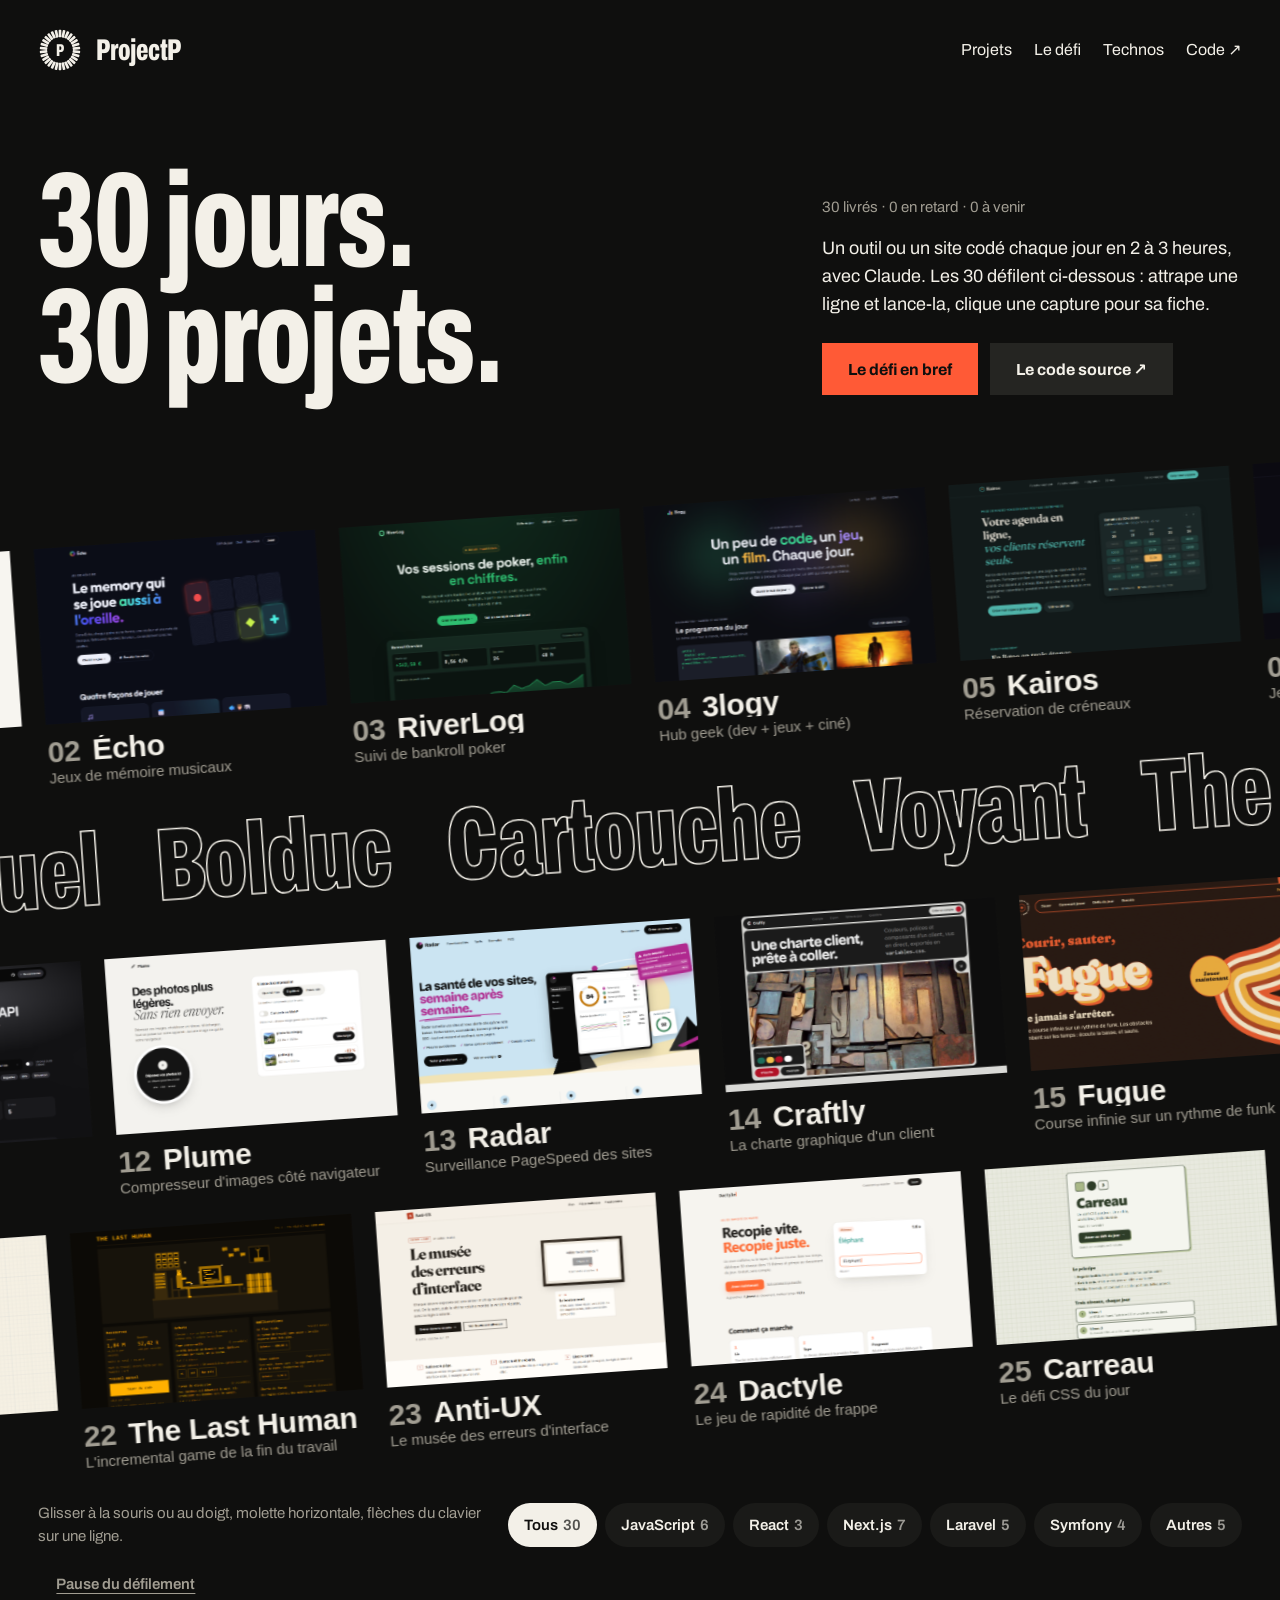
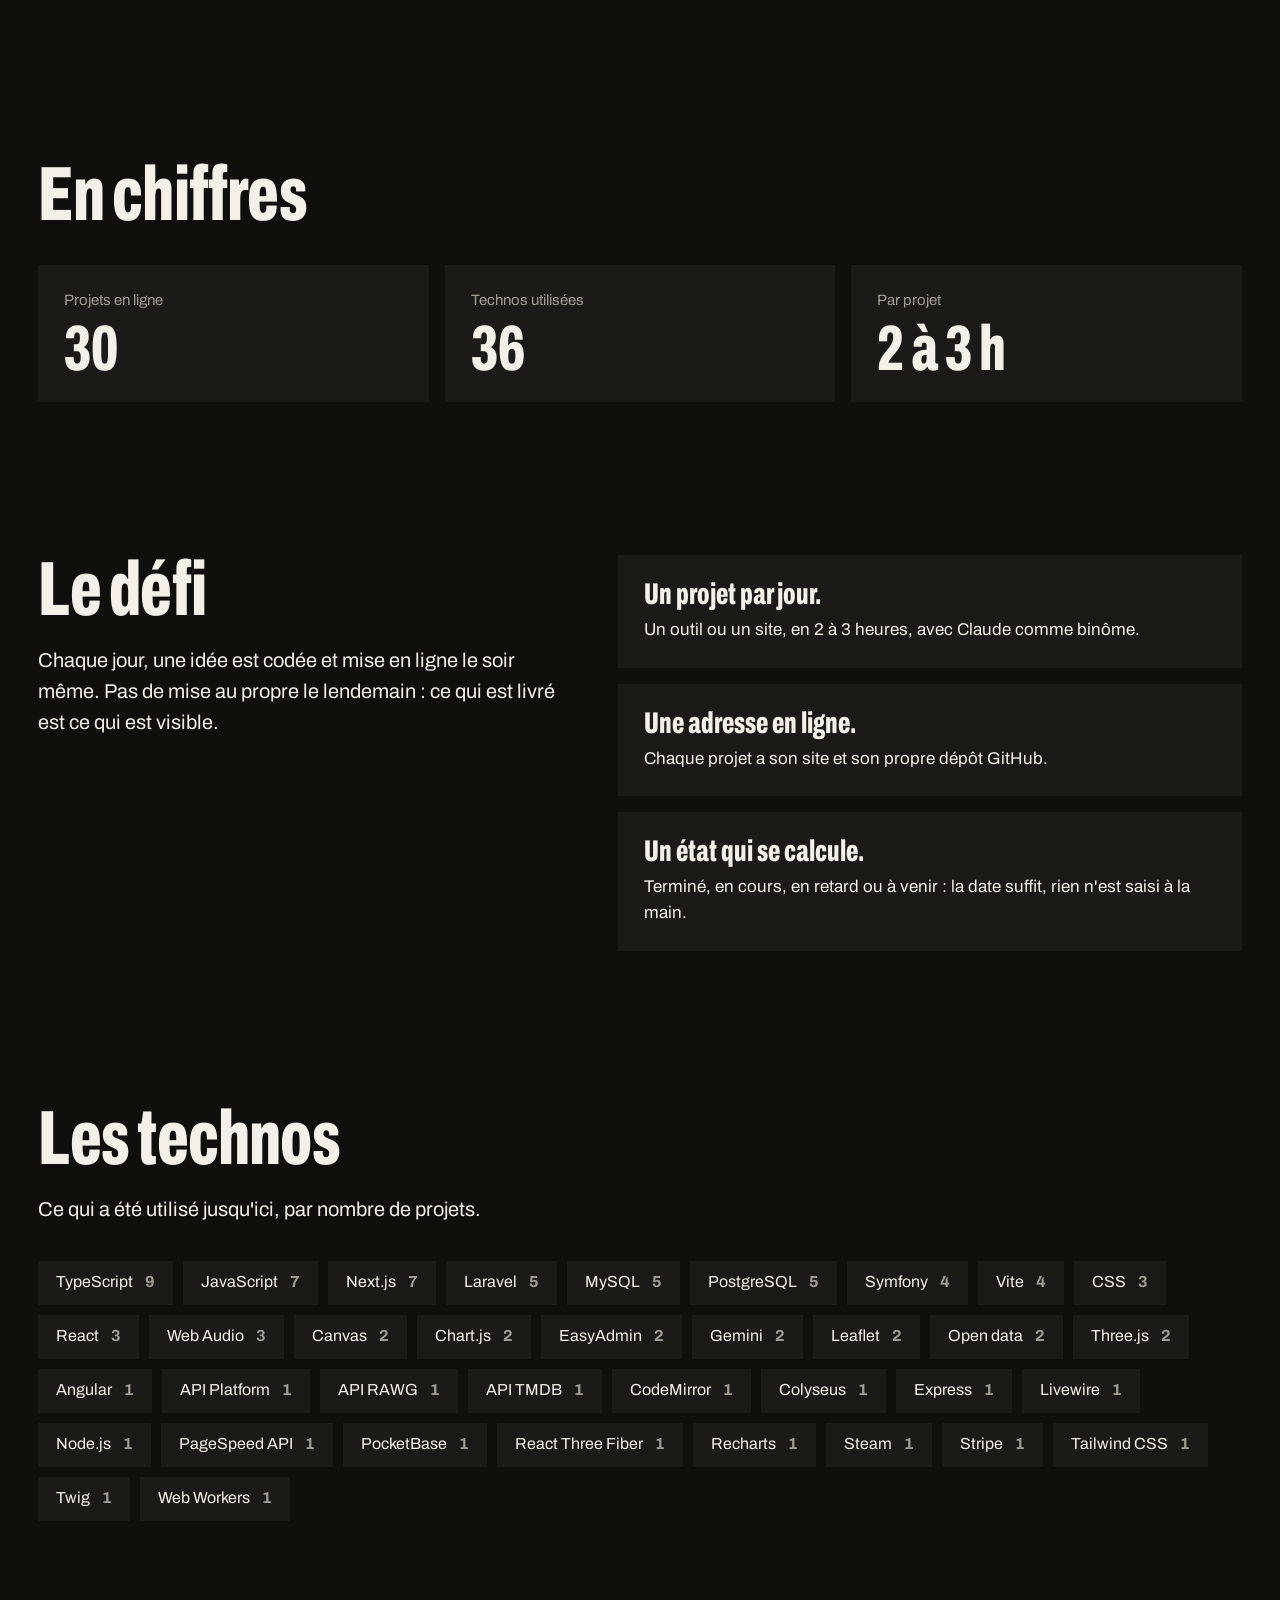
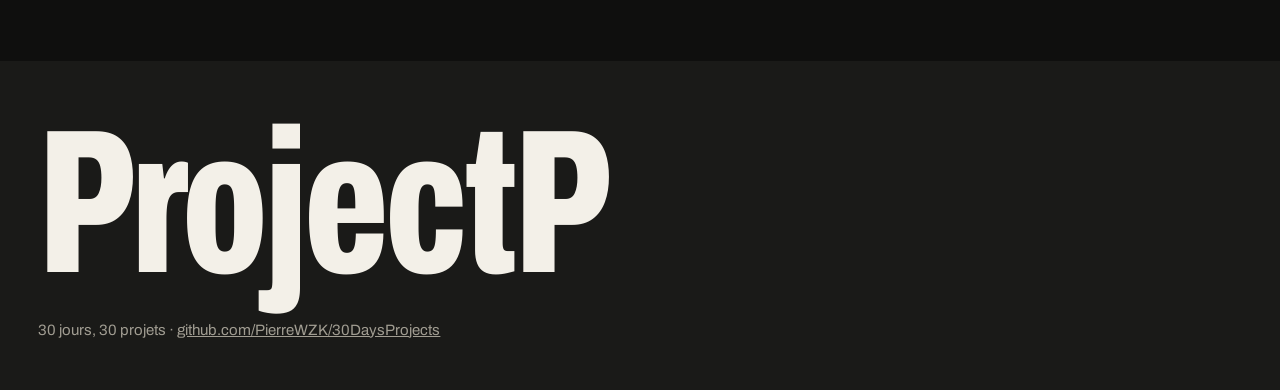
==== commit 60f0dd52: "fix(vitrine): forcer le rechargement de style.css et projects.js Le serveur n'envoie pas de Cache-Co" ====
--- a/index.html
+++ b/index.html
@@ -22,7 +22,8 @@
   <link rel="preconnect" href="https://fonts.googleapis.com">
   <link rel="preconnect" href="https://fonts.gstatic.com" crossorigin>
   <link href="https://fonts.googleapis.com/css2?family=Archivo:wdth,wght@62..125,400..900&display=swap" rel="stylesheet">
-  <link rel="stylesheet" href="style.css">
+  <!-- ?v= : à changer à chaque mise à jour, sinon le navigateur garde l'ancien fichier en cache -->
+  <link rel="stylesheet" href="style.css?v=2026-11-20">
   <script type="application/ld+json">
   {
     "@context": "https://schema.org",
@@ -129,7 +130,7 @@
     </form>
   </dialog>
 
-  <script src="projects.js"></script>
+  <script src="projects.js?v=2026-11-20"></script>
   <script>
     const reducedMotion = window.matchMedia('(prefers-reduced-motion: reduce)').matches;
     const DAY_MS = 24 * 60 * 60 * 1000;
--- a/style.css
+++ b/style.css
@@ -58,7 +58,8 @@
   font-size: 20px;
   max-width: 620px;
 }
-.lead.narrow { max-width: 560px; margin-top: 16px; }
+.lead.narrow { max-width: 560px; }
+.h2 + .lead { margin-top: 20px; }
 
 .skip {
   position: absolute;
@@ -69,6 +70,7 @@
   color: var(--bg);
 }
 .skip:focus { left: 8px; z-index: 10; }
+.skip:hover { color: var(--bg); } /* le rouge sur papier tombe à 2,7:1 */
 
 /* ---------- En-tête ---------- */
 
@@ -594,16 +596,86 @@
 
 /* ---------- Téléphone ---------- */
 
+/* Sur téléphone : une seule chose à la fois, rien qui déborde, tout à portée de pouce */
 @media (max-width: 640px) {
   body { font-size: 17px; }
-  .top-nav a:nth-child(2) { display: none; }
-  .wall { transform: rotate(-3deg); padding-block: 32px; }
-  .card { width: 220px; }
-  .cap-name { font-size: 26px; }
-  .cap-day { font-size: 26px; }
-  .stats dd { font-size: 48px; }
-  .track { gap: 16px; }
-  .lane { padding-block: 14px; }
+  .lead { font-size: 18px; }
+  .h2 { font-size: 48px; }
+
+  /* En-tête : le logo et le lien vers le code, les sections se trouvent en défilant */
+  .top { padding-block: 20px; }
+  .brand-name { font-size: 26px; }
+  .gauge { width: 38px; height: 38px; }
+  .top-nav a:not(:last-child) { display: none; }
+
+  .hero { padding-block: 24px 80px; }
+  .hero-head { gap: 24px; }
+  .hero-title { font-size: clamp(64px, 21vw, 96px); }
+  .hero-actions { display: grid; grid-template-columns: 1fr 1fr; gap: 10px; }
+  .hero-actions .btn { justify-content: center; padding: 0 12px; text-align: center; }
+
+  /* Mur à plat, trois lignes de captures, la ligne des noms laissée au grand écran */
+  .wall-clip { margin-top: 32px; }
+  .wall { width: 100%; margin-left: 0; transform: none; padding-block: 0; gap: 4px; }
+  .lane-names { display: none; }
+  .lane { padding-block: 10px; }
+  .track { gap: 14px; }
+  .card { width: 72vw; max-width: 280px; }
+  .card:hover { transform: none; }
+  .cap { padding-top: 10px; }
+  .cap-name, .cap-day { font-size: 24px; }
+
+  /* Filtres sur une seule ligne qu'on fait glisser */
+  .wall-tools { margin-top: 16px; gap: 12px; }
+  .wall-hint { display: none; }
+  .filters {
+    flex-wrap: nowrap;
+    overflow-x: auto;
+    width: calc(100% + 2 * var(--gutter));
+    margin-inline: calc(-1 * var(--gutter));
+    padding-inline: var(--gutter);
+    scrollbar-width: none;
+  }
+  .filters::-webkit-scrollbar { display: none; }
+  .filter { flex: none; }
+  .pause { padding: 0; }
+
+  /* Chiffres : une rangée de trois */
+  .numbers { padding-bottom: 80px; }
+  .stats { display: grid; grid-template-columns: repeat(3, minmax(0, 1fr)); gap: 8px; margin-top: 24px; }
+  .stats > div { padding: 16px 14px; }
+  .stats dt { font-size: 13px; line-height: 1.3; }
+  .stats dd { font-size: 34px; }
+
+  .split { gap: 28px; padding-bottom: 80px; }
+  .rules { gap: 10px; }
+  .rules li { padding: 20px; font-size: 16px; }
+  .rules strong { font-size: 26px; }
+
+  /* Technos : liste compacte sur deux colonnes */
+  #technos { padding-bottom: 80px; }
+  .tech-list { display: grid; grid-template-columns: repeat(2, minmax(0, 1fr)); gap: 6px; margin-top: 24px; }
+  .tech { justify-content: space-between; min-height: 42px; padding: 0 14px; font-size: 15px; }
+  .tech span:first-child { overflow: hidden; text-overflow: ellipsis; white-space: nowrap; }
+
+  .footer { padding-block: 40px 32px; }
+
+  /* Fiche : une feuille qui monte du bas, pleine largeur */
+  dialog {
+    width: 100%;
+    max-width: 100%;
+    max-height: 92dvh;
+    margin: auto 0 0;
+  }
+  dialog[open] .sheet { animation: sheet-up 0.4s cubic-bezier(0.2, 0.8, 0.2, 1) both; }
+  .sheet-text { padding: 24px 20px 32px; }
+  .sheet-actions { display: grid; grid-template-columns: 1fr 1fr; }
+  .sheet-actions .btn { justify-content: center; }
+}
+
+@keyframes sheet-up {
+  from { transform: translateY(40px); opacity: 0; }
+  to { transform: none; opacity: 1; }
 }
 
 /* ---------- Mouvement réduit ---------- */
